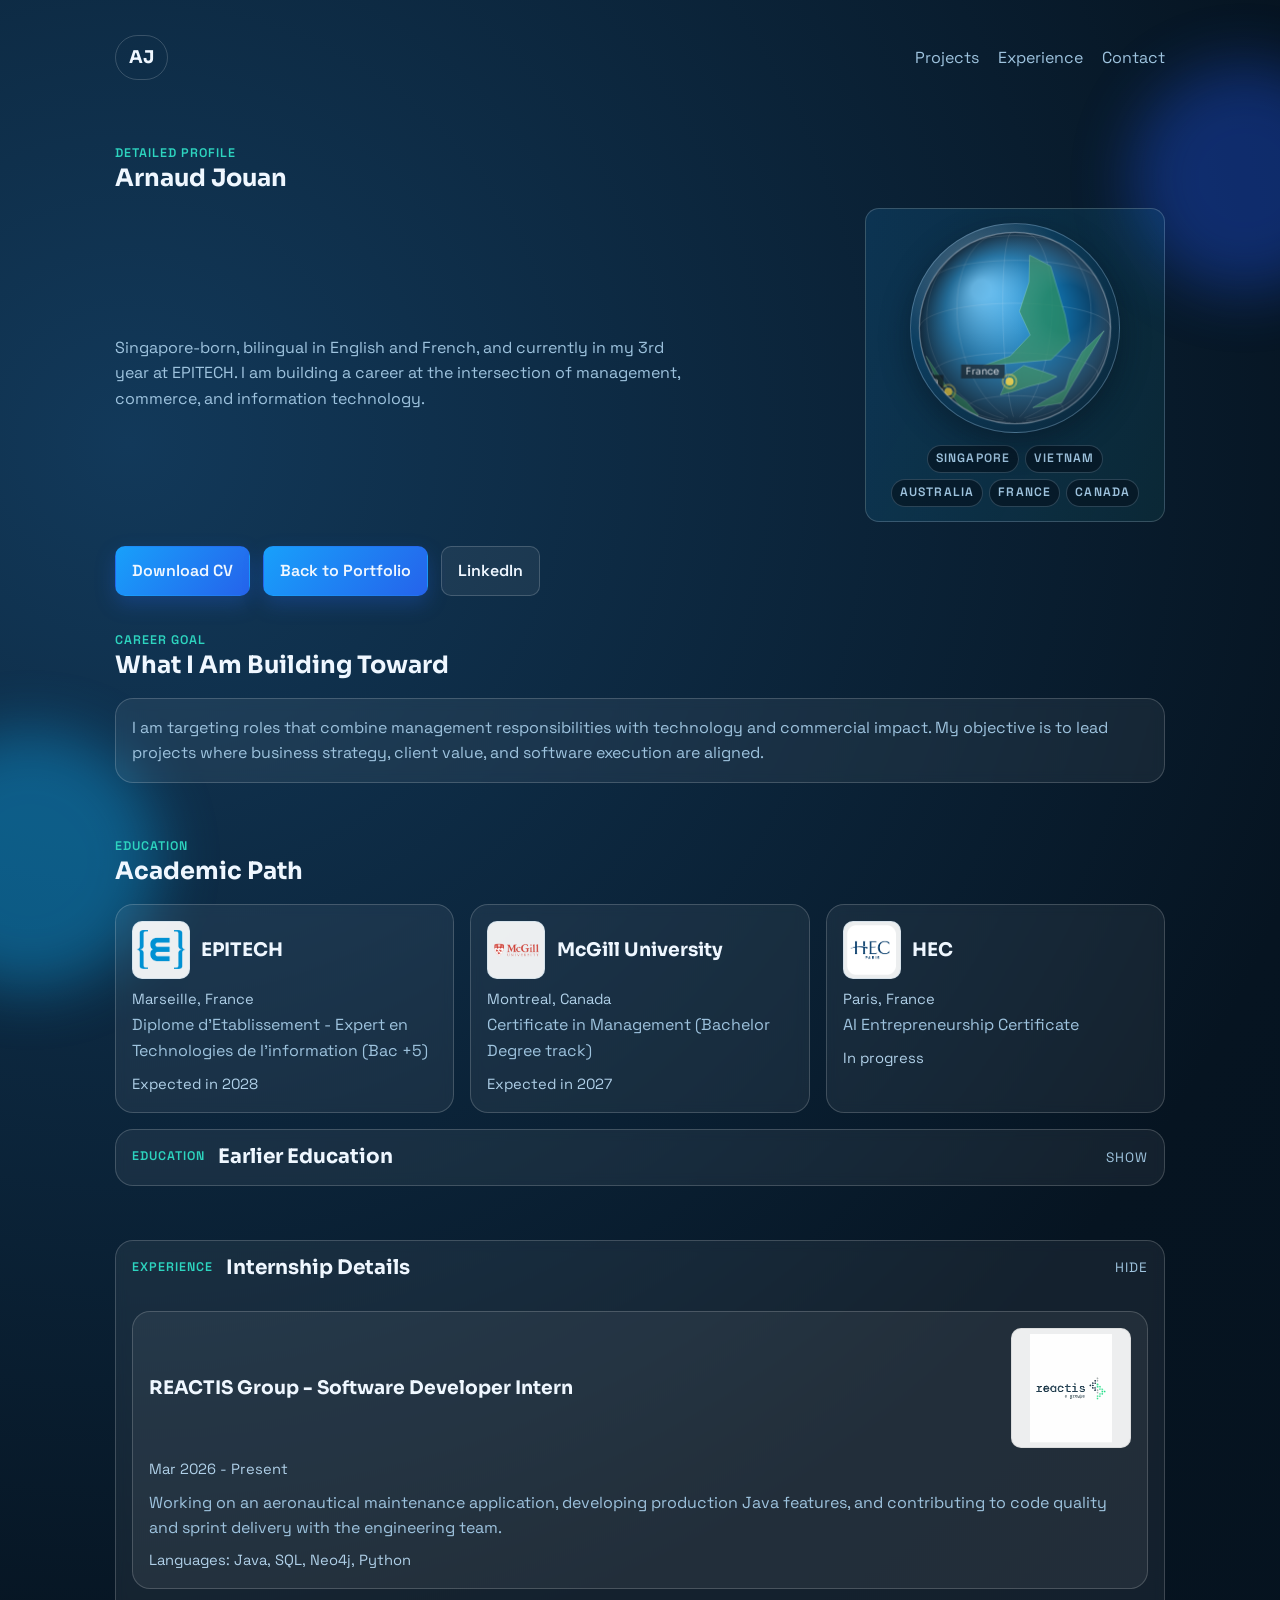
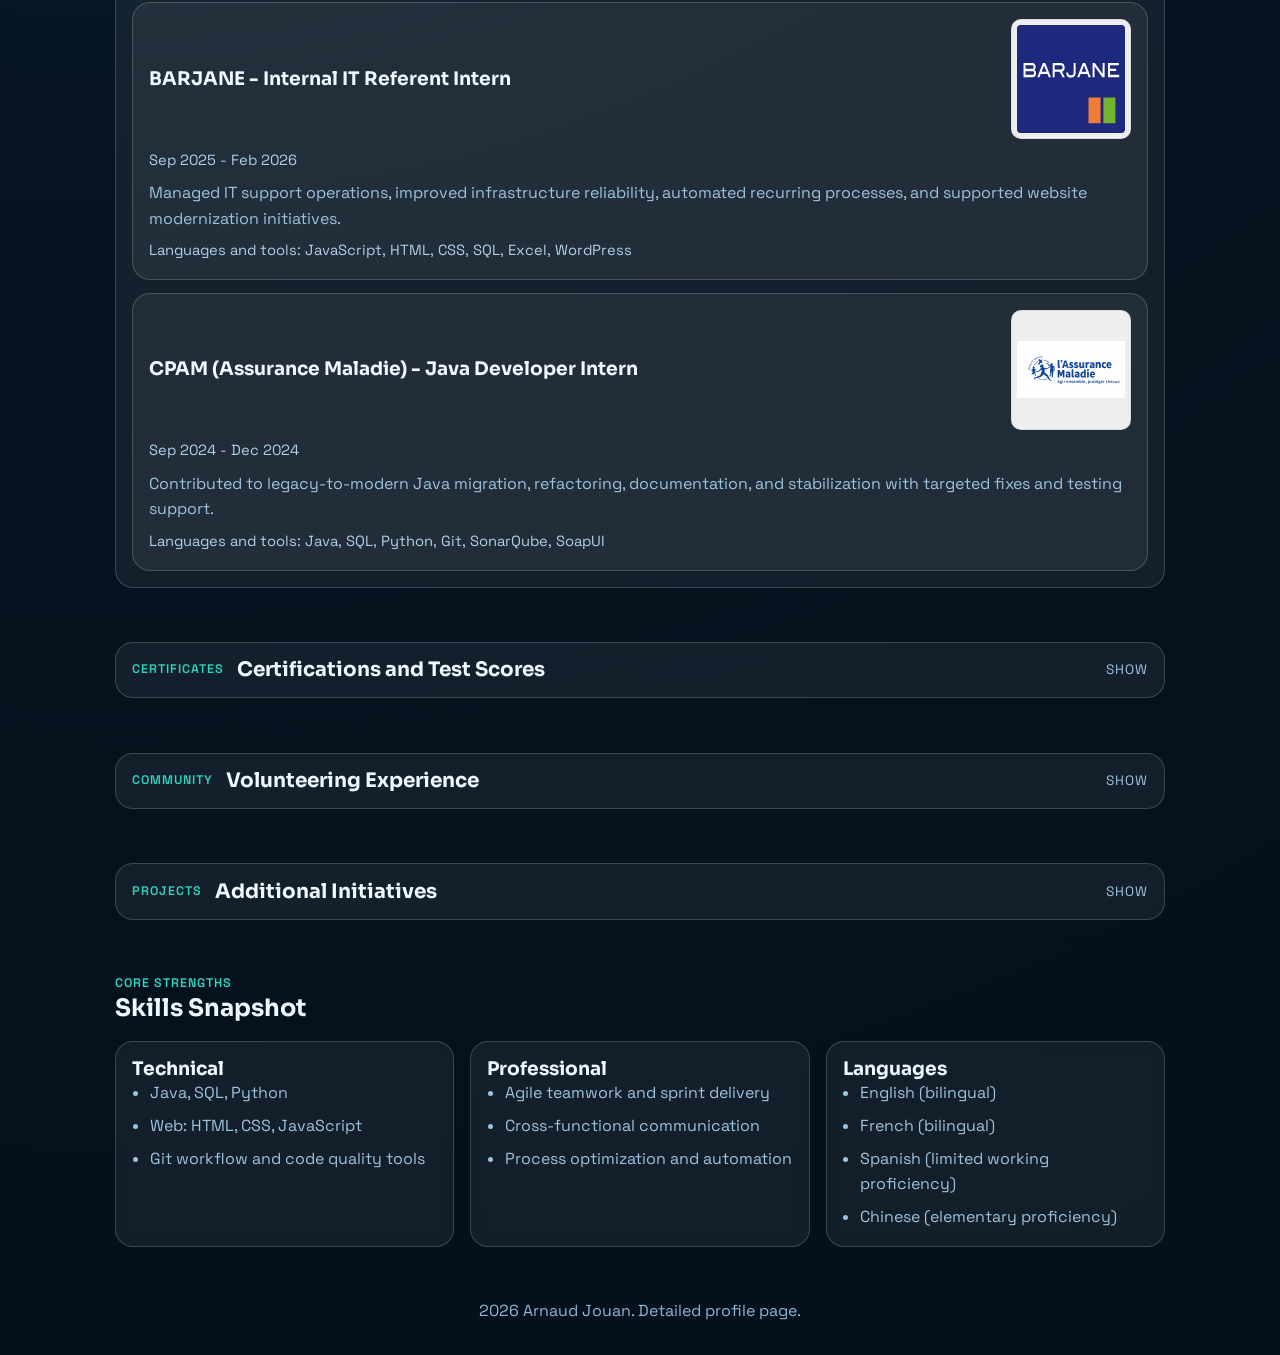
==== profile.html @ 33e4bcd1 "[UPDATE/ADD] New detailled profile section, profile update" ====
<!DOCTYPE html>
<html lang="en">
<head>
  <meta charset="UTF-8" />
  <meta name="viewport" content="width=device-width, initial-scale=1.0" />
  <meta name="description" content="Detailed profile of Arnaud Jouan: education, internships, certifications, and career goals." />
  <title>Arnaud Jouan | Detailed Profile</title>
  <link rel="preconnect" href="https://fonts.googleapis.com" />
  <link rel="preconnect" href="https://fonts.gstatic.com" crossorigin />
  <link href="https://fonts.googleapis.com/css2?family=Space+Grotesk:wght@400;500;700&family=Sora:wght@400;600;700&display=swap" rel="stylesheet" />
  <link rel="stylesheet" href="styles.css" />
  <style>
    .profile-hero {
      padding: 3rem 0 1rem;
    }

    .profile-intro {
      margin-top: 1rem;
      display: grid;
      grid-template-columns: minmax(0, 1fr) auto;
      gap: 1.25rem;
      align-items: center;
    }

    .globe-banner {
      position: relative;
      margin: 0;
      padding: 0.85rem 0.95rem;
      border: 1px solid var(--surface-border);
      border-radius: calc(var(--radius) - 4px);
      background: linear-gradient(120deg, rgba(24, 160, 251, 0.14), rgba(45, 212, 191, 0.08));
      overflow: hidden;
      min-height: 220px;
      width: clamp(220px, 32vw, 300px);
      display: flex;
      align-items: center;
      justify-content: center;
      flex-direction: column;
      gap: 0.75rem;
    }

    .globe-canvas-wrap {
      position: relative;
      width: 210px;
      height: 210px;
      border-radius: 50%;
      box-shadow: 0 10px 30px rgba(4, 16, 27, 0.45);
    }

    .globe-canvas {
      width: 100%;
      height: 100%;
      display: block;
      border-radius: 50%;
      border: 1px solid rgba(158, 195, 222, 0.35);
      background: radial-gradient(circle at 32% 26%, rgba(239, 247, 255, 0.3), rgba(24, 160, 251, 0.12) 42%, rgba(11, 34, 53, 0.7) 100%);
    }

    .country-tags {
      display: flex;
      flex-wrap: wrap;
      justify-content: center;
      gap: 0.4rem;
      width: min(100%, 300px);
    }

    .country-tag {
      font-size: 0.76rem;
      text-transform: uppercase;
      letter-spacing: 0.09em;
      color: var(--muted);
      font-weight: 600;
      background: rgba(6, 20, 33, 0.7);
      border: 1px solid rgba(158, 195, 222, 0.24);
      border-radius: 999px;
      padding: 0.2rem 0.5rem;
      white-space: nowrap;
    }

    .section-block {
      background: var(--surface);
      border: 1px solid var(--surface-border);
      border-radius: var(--radius);
      backdrop-filter: blur(6px);
      padding: 1rem;
    }

    .detail-grid {
      display: grid;
      grid-template-columns: repeat(auto-fit, minmax(260px, 1fr));
      gap: 1rem;
      margin-top: 1rem;
    }

    .edu-head {
      display: flex;
      align-items: center;
      gap: 0.7rem;
      margin-bottom: 0.5rem;
    }

    .edu-logo {
      width: 58px;
      height: 58px;
      object-fit: contain;
      border-radius: 10px;
      border: 1px solid rgba(158, 195, 222, 0.26);
      background: rgba(255, 255, 255, 0.92);
      padding: 0.2rem;
      flex-shrink: 0;
    }

    .timeline-detail {
      display: grid;
      gap: 0.8rem;
      margin-top: 1rem;
    }

    .timeline-detail-item {
      background: var(--surface);
      border: 1px solid var(--surface-border);
      border-radius: var(--radius);
      padding: 1rem;
    }

    .timeline-detail-item p + p {
      margin-top: 0.5rem;
    }

    .fold-section details {
      background: var(--surface);
      border: 1px solid var(--surface-border);
      border-radius: var(--radius);
      backdrop-filter: blur(6px);
      overflow: hidden;
    }

    .fold-summary {
      list-style: none;
      cursor: pointer;
      padding: 0.95rem 1rem;
      display: flex;
      align-items: center;
      gap: 0.8rem;
    }

    .fold-summary::-webkit-details-marker {
      display: none;
    }

    .fold-title {
      font-family: "Sora", "Space Grotesk", sans-serif;
      font-size: 1.25rem;
      line-height: 1.2;
      font-weight: 700;
    }

    .fold-hint {
      margin-left: auto;
      color: var(--muted);
      font-size: 0.85rem;
      text-transform: uppercase;
      letter-spacing: 0.07em;
    }

    .fold-section details[open] .fold-hint::before {
      content: "Hide";
    }

    .fold-section details:not([open]) .fold-hint::before {
      content: "Show";
    }

    .fold-content {
      padding: 0 1rem 1rem;
    }

    .detail-list,
    .impact-list {
      margin: 0.7rem 0 0;
      padding-left: 1.1rem;
      color: var(--muted);
      display: grid;
      gap: 0.4rem;
    }

    .impact-list {
      margin-top: 0.55rem;
    }

    .cert-head {
      display: flex;
      align-items: center;
      gap: 0.75rem;
    }

    .cert-logo {
      width: 54px;
      height: 54px;
      border-radius: 12px;
      flex-shrink: 0;
      object-fit: contain;
      padding: 0.25rem;
      background: rgba(255, 255, 255, 0.92);
      border: 1px solid rgba(158, 195, 222, 0.26);
    }

    .issuer-badge {
      width: 54px;
      height: 54px;
      border-radius: 12px;
      flex-shrink: 0;
      display: grid;
      place-items: center;
      font-family: "Sora", sans-serif;
      font-weight: 700;
      font-size: 0.86rem;
      letter-spacing: 0.04em;
      color: #eff7ff;
      border: 1px solid rgba(158, 195, 222, 0.28);
      background: linear-gradient(140deg, rgba(24, 160, 251, 0.3), rgba(45, 212, 191, 0.22));
    }

    .list-clean {
      margin: 0;
      padding-left: 1.1rem;
      color: var(--muted);
      display: grid;
      gap: 0.45rem;
    }

    .muted {
      color: var(--muted);
    }

    @media (max-width: 700px) {
      .profile-intro {
        grid-template-columns: 1fr;
      }

      .globe-banner {
        min-height: 180px;
        width: 100%;
        max-width: 320px;
        margin-inline: auto;
        padding-inline: 0.75rem;
      }

      .country-tag {
        font-size: 0.69rem;
        letter-spacing: 0.06em;
      }

      .globe-canvas-wrap {
        width: 180px;
        height: 180px;
      }
    }

    @media (prefers-reduced-motion: reduce) {
      .globe-canvas-wrap {
        box-shadow: 0 8px 22px rgba(4, 16, 27, 0.35);
      }
    }
  </style>
</head>
<body>
  <div class="bg-orb bg-orb-1" aria-hidden="true"></div>
  <div class="bg-orb bg-orb-2" aria-hidden="true"></div>

  <header class="site-header section">
    <nav class="nav">
      <a href="index.html" class="brand">AJ</a>
      <div class="nav-links">
        <a href="index.html#projects">Projects</a>
        <a href="index.html#experience">Experience</a>
        <a href="index.html#contact">Contact</a>
      </div>
    </nav>

    <section class="profile-hero reveal">
      <p class="eyebrow">Detailed Profile</p>
      <h1>Arnaud Jouan</h1>
      <div class="profile-intro">
        <p class="hero-text">
          Singapore-born, bilingual in English and French, and currently in my 3rd year at EPITECH.
          I am building a career at the intersection of management, commerce, and information technology.
        </p>
        <div class="globe-banner" aria-hidden="true">
          <div class="globe-canvas-wrap">
            <canvas id="earthGlobe" class="globe-canvas" width="420" height="420"></canvas>
          </div>
          <div class="country-tags">
            <span class="country-tag">Singapore</span>
            <span class="country-tag">Vietnam</span>
            <span class="country-tag">Australia</span>
            <span class="country-tag">France</span>
            <span class="country-tag">Canada</span>
          </div>
        </div>
      </div>
      <div class="hero-actions">
        <a class="btn btn-primary" href="assets/CV/CV%20Arnaud%20Jouan.pdf" download>Download CV</a>
        <a class="btn btn-primary" href="index.html">Back to Portfolio</a>
        <a class="btn btn-secondary" href="https://www.linkedin.com/in/arnaud-jouan-613a53263" target="_blank" rel="noreferrer">LinkedIn</a>
      </div>
    </section>
  </header>

  <main>
    <section class="section reveal">
      <div class="section-title-wrap">
        <p class="section-kicker">Career Goal</p>
        <h2>What I Am Building Toward</h2>
      </div>
      <article class="section-block">
        <p class="muted">
          I am targeting roles that combine management responsibilities with technology and commercial impact.
          My objective is to lead projects where business strategy, client value, and software execution are aligned.
        </p>
      </article>
    </section>

    <section class="section reveal">
      <div class="section-title-wrap">
        <p class="section-kicker">Education</p>
        <h2>Academic Path</h2>
      </div>
      <div class="detail-grid">
        <article class="section-block">
          <div class="edu-head">
            <img class="edu-logo" src="assets/logos/epitech%20logo.png" alt="EPITECH logo" loading="lazy" />
            <h3>EPITECH</h3>
          </div>
          <p class="meta">Marseille, France</p>
          <p class="muted">Diplome d'Etablissement - Expert en Technologies de l'information (Bac +5)</p>
          <p class="meta">Expected in 2028</p>
        </article>
        <article class="section-block">
          <div class="edu-head">
            <img class="edu-logo" src="assets/logos/mcgill%20logo.png" alt="McGill University logo" loading="lazy" />
            <h3>McGill University</h3>
          </div>
          <p class="meta">Montreal, Canada</p>
          <p class="muted">Certificate in Management (Bachelor Degree track)</p>
          <p class="meta">Expected in 2027</p>
        </article>
        <article class="section-block">
          <div class="edu-head">
            <img class="edu-logo" src="assets/logos/HEC%20logo.png" alt="HEC logo" loading="lazy" />
            <h3>HEC</h3>
          </div>
          <p class="meta">Paris, France</p>
          <p class="muted">AI Entrepreneurship Certificate</p>
          <p class="meta">In progress</p>
        </article>
      </div>

      <div class="fold-section" style="margin-top: 1rem;">
        <details>
          <summary class="fold-summary">
            <span class="section-kicker">Education</span>
            <span class="fold-title">Earlier Education</span>
            <span class="fold-hint"></span>
          </summary>
          <div class="fold-content">
            <div class="detail-grid">
              <article class="section-block">
                <div class="edu-head">
                  <img class="edu-logo" src="assets/logos/lycee%20saint%20louis%20saint%20marie.png" alt="Lycee Saint-Louis Sainte-Marie logo" loading="lazy" />
                  <h3>Lycee Saint-Louis Sainte-Marie</h3>
                </div>
                <p class="meta">Gignace-la-nerthe, France</p>
              </article>
              <article class="section-block">
                <div class="edu-head">
                  <img class="edu-logo" src="assets/logos/bmso%20logo.jpg" alt="BMSO logo" loading="lazy" />
                  <h3>BMSO - Bilingual Montessori School of Paris</h3>
                </div>
                <p class="meta">Chantilly, France</p>
              </article>
              <article class="section-block">
                <h3>Australian International School</h3>
                <p class="meta">Sydney, Australia</p>
              </article>
              <article class="section-block">
                <div class="edu-head">
                  <img class="edu-logo" src="assets/logos/lfs%20logo.webp" alt="Lycee Francais logo" loading="lazy" />
                  <h3>Lycee Francais</h3>
                </div>
                <p class="meta">Singapore</p>
              </article>
              <article class="section-block">
                <div class="edu-head">
                  <img class="edu-logo" src="assets/logos/OFS%20logo%20.png" alt="Overseas Family School logo" loading="lazy" />
                  <h3>Overseas Family School (OFS)</h3>
                </div>
                <p class="meta">Singapore</p>
              </article>
              <article class="section-block">
                <div class="edu-head">
                  <img class="edu-logo" src="assets/logos/eton%20house%20logo.jpg" alt="EtonHouse logo" loading="lazy" />
                  <h3>EtonHouse</h3>
                </div>
                <p class="meta">Singapore</p>
              </article>
            </div>
          </div>
        </details>
      </div>
    </section>

    <section class="section reveal fold-section">
      <details open>
        <summary class="fold-summary">
          <span class="section-kicker">Experience</span>
          <span class="fold-title">Internship Details</span>
          <span class="fold-hint"></span>
        </summary>
        <div class="fold-content">
          <div class="timeline-detail">
        <article class="timeline-detail-item">
          <div class="timeline-head">
            <img class="company-logo" src="assets/logos/logo_Reactis.svg" alt="REACTIS Group logo" loading="lazy" />
            <h3>REACTIS Group - Software Developer Intern</h3>
          </div>
          <p class="meta">Mar 2026 - Present</p>
          <p class="muted">Working on an aeronautical maintenance application, developing production Java features, and contributing to code quality and sprint delivery with the engineering team.</p>
          <p class="meta">Languages: Java, SQL, Neo4j, Python</p>
        </article>
        <article class="timeline-detail-item">
          <div class="timeline-head">
            <img class="company-logo" src="assets/logos/Logo-BARJANE.svg" alt="BARJANE logo" loading="lazy" />
            <h3>BARJANE - Internal IT Referent Intern</h3>
          </div>
          <p class="meta">Sep 2025 - Feb 2026</p>
          <p class="muted">Managed IT support operations, improved infrastructure reliability, automated recurring processes, and supported website modernization initiatives.</p>
          <p class="meta">Languages and tools: JavaScript, HTML, CSS, SQL, Excel, WordPress</p>
        </article>
        <article class="timeline-detail-item">
          <div class="timeline-head">
            <img class="company-logo" src="assets/logos/logo_CPAM.svg" alt="CPAM logo" loading="lazy" />
            <h3>CPAM (Assurance Maladie) - Java Developer Intern</h3>
          </div>
          <p class="meta">Sep 2024 - Dec 2024</p>
          <p class="muted">Contributed to legacy-to-modern Java migration, refactoring, documentation, and stabilization with targeted fixes and testing support.</p>
          <p class="meta">Languages and tools: Java, SQL, Python, Git, SonarQube, SoapUI</p>
        </article>
          </div>
        </div>
      </details>
    </section>

    <section class="section reveal fold-section">
      <details>
        <summary class="fold-summary">
          <span class="section-kicker">Certificates</span>
          <span class="fold-title">Certifications and Test Scores</span>
          <span class="fold-hint"></span>
        </summary>
        <div class="fold-content">
          <div class="timeline-detail">
            <article class="timeline-detail-item">
              <div class="cert-head">
                <img class="cert-logo" src="assets/logos/mantu%20logo.png" alt="Mantu logo" loading="lazy" />
                <h3>The Mantu Manager Program (Business Acquisition)</h3>
              </div>
              <p class="meta">Mantu · Issued Nov 2025</p>
            </article>
            <article class="timeline-detail-item">
              <div class="cert-head">
                <img class="cert-logo" src="assets/logos/oxford%20royal.jpg" alt="Oxford Royale logo" loading="lazy" />
                <h3>Oxford Royale Academy</h3>
              </div>
              <p class="meta">University of Oxford · Issued Jul 2022</p>
            </article>
            <article class="timeline-detail-item">
              <div class="cert-head">
                <img class="cert-logo" src="assets/logos/IELTS%20logo.jpg" alt="IELTS logo" loading="lazy" />
                <h3>IELTS</h3>
              </div>
              <p class="meta">IELTS Official · Issued Jan 2023 · Expired Jan 2025</p>
            </article>
            <article class="timeline-detail-item">
              <div class="cert-head">
                <img class="cert-logo" src="assets/logos/toefl%20logo.jpg" alt="TOEFL logo" loading="lazy" />
                <h3>TOEFL iBT</h3>
              </div>
              <p class="meta">TOEFL · Issued Jun 2025</p>
            </article>
          </div>
        </div>
      </details>
    </section>

    <section class="section reveal fold-section">
      <details>
        <summary class="fold-summary">
          <span class="section-kicker">Community</span>
          <span class="fold-title">Volunteering Experience</span>
          <span class="fold-hint"></span>
        </summary>
        <div class="fold-content">
          <div class="timeline-detail">
            <article class="timeline-detail-item">
              <h3>Vice President of the BDE - EPITECH Marseille</h3>
              <p class="meta">EPITECH - European Institute of Technology · May 2025 - Mar 2026 (11 months) · Education</p>
              <ul class="detail-list">
                <li>Organized student events (parties, integrations, LAN events) to strengthen campus cohesion.</li>
                <li>Managed the BDE office, led weekly meetings, and coordinated with administration.</li>
                <li>Planned annual priorities, budget tracking, and local partnerships.</li>
                <li>Managed social media communication and visual content for student life updates.</li>
              </ul>
              <ul class="impact-list">
                <li>Higher participation in BDE events over the year.</li>
                <li>Established local company partnerships to support activities.</li>
                <li>Improved internal and external communication for the BDE.</li>
              </ul>
            </article>

            <article class="timeline-detail-item">
              <h3>Cobra Keeper</h3>
              <p class="meta">EPITECH - European Institute of Technology · Jan 2025 - Present · Education</p>
              <ul class="detail-list">
                <li>Led the Coding Club and Camp through workshops, programming challenges, and events.</li>
                <li>Coordinated the Cobras team and supported group motivation and execution.</li>
                <li>Organized open-day activities for prospective students and families.</li>
              </ul>
              <ul class="impact-list">
                <li>Increased participation in Coding Club and Camp activities.</li>
                <li>Reinforced team engagement and group dynamics.</li>
              </ul>
            </article>

            <article class="timeline-detail-item">
              <h3>Volunteer - Planete Perles (Les Perles de la Cote Bleue)</h3>
              <p class="meta">Sep 2018 - Present · Environment</p>
              <ul class="detail-list">
                <li>Participated in recurring beach and natural-area cleanup operations.</li>
                <li>Guided children groups and raised awareness on environmental issues.</li>
              </ul>
              <ul class="impact-list">
                <li>Contributed directly to preserving natural spaces along the Cote Bleue.</li>
                <li>Helped educate dozens of children on environmental respect.</li>
                <li>Strengthened links between local community actions and ecology efforts.</li>
              </ul>
              <p class="meta">Supporting activity: Beach cleanup collaboration with Bootcamp Cote Bleue</p>
            </article>

            <article class="timeline-detail-item">
              <h3>Volunteer - Bootcamp Cote Bleue</h3>
              <p class="meta">Sep 2018 - Present · Health</p>
              <ul class="detail-list">
                <li>Moderated and edited YouTube videos to promote bootcamp sessions.</li>
                <li>Managed community communication across social platforms.</li>
                <li>Developed a modern website to improve online visibility.</li>
                <li>Participated in bootcamp sessions to support members and engagement.</li>
              </ul>
              <ul class="impact-list">
                <li>Increased digital visibility and participant growth.</li>
                <li>Built a stronger and more active social community.</li>
                <li>Improved group cohesion during sessions through active support.</li>
              </ul>
              <p class="meta">Supporting activity: Bootcamp Cote Bleue session highlights</p>
            </article>
          </div>
        </div>
      </details>
    </section>

    <section class="section reveal fold-section">
      <details>
        <summary class="fold-summary">
          <span class="section-kicker">Projects</span>
          <span class="fold-title">Additional Initiatives</span>
          <span class="fold-hint"></span>
        </summary>
        <div class="fold-content">
          <div class="timeline-detail">
            <article class="timeline-detail-item">
              <h3>JEB Incubator - Survivor Seminar EPITECH</h3>
              <p class="meta">Sep 2025 · Associated with EPITECH - European Institute of Technology</p>
              <p class="muted">Delivered in 21 days a web platform designed to showcase incubator projects and facilitate connections between startups, investors, and partners.</p>
              <ul class="detail-list">
                <li>Built project catalog pages, startup spaces, internal messaging, news, and event calendar features.</li>
                <li>Implemented a full backend with CRUD operations and synchronized database integration with an existing API.</li>
                <li>Developed a responsive, accessibility-focused frontend and an admin back-office for content, user, and statistics management.</li>
                <li>Worked in agile mode with continuous client feedback and evolving requirements on features, priorities, and design.</li>
              </ul>
              <ul class="impact-list">
                <li>Grade A for the project delivery.</li>
                <li>Functional solution delivered within a short timeline.</li>
                <li>Strengthened fullstack, UX/UI, client management, and agile collaboration skills.</li>
              </ul>
              <p class="meta">Tech stack: Vite, Vue.js, Django, Python, Docker, GitHub Actions</p>
              <p class="meta">Supporting material: Project presentation, main website page</p>
            </article>

            <article class="timeline-detail-item">
              <h3>Hackathon KEDGE Business School x EPITECH</h3>
              <p class="meta">Mar 2025 - Apr 2025 · Associated with EPITECH - European Institute of Technology</p>
              <p class="muted">Contributed to solving a real business challenge for Biotech One by combining technical perspective with market and strategic analysis.</p>
              <ul class="detail-list">
                <li>Analyzed ingredient profitability to recommend the strongest economic option.</li>
                <li>Performed market research and competitive analysis to identify trends, opportunities, and customer needs.</li>
                <li>Collected Voice of Customer insights through interviews and field feedback.</li>
                <li>Built a full business model including SWOT, value proposition, target markets, and cost estimations.</li>
              </ul>
              <ul class="impact-list">
                <li>Delivered a complete strategic report to Biotech One at the end of the hackathon.</li>
                <li>Developed stronger business analysis, marketing, and cross-school collaboration skills.</li>
                <li>Gained practical experience solving a real enterprise problem.</li>
              </ul>
              <p class="meta">Supporting material: Final presentation with KEDGE team (Biotech One hackathon)</p>
            </article>
          </div>
        </div>
      </details>
    </section>

    <section class="section reveal">
      <div class="section-title-wrap">
        <p class="section-kicker">Core Strengths</p>
        <h2>Skills Snapshot</h2>
      </div>
      <div class="detail-grid">
        <article class="section-block">
          <h3>Technical</h3>
          <ul class="list-clean">
            <li>Java, SQL, Python</li>
            <li>Web: HTML, CSS, JavaScript</li>
            <li>Git workflow and code quality tools</li>
          </ul>
        </article>
        <article class="section-block">
          <h3>Professional</h3>
          <ul class="list-clean">
            <li>Agile teamwork and sprint delivery</li>
            <li>Cross-functional communication</li>
            <li>Process optimization and automation</li>
          </ul>
        </article>
        <article class="section-block">
          <h3>Languages</h3>
          <ul class="list-clean">
            <li>English (bilingual)</li>
            <li>French (bilingual)</li>
            <li>Spanish (limited working proficiency)</li>
            <li>Chinese (elementary proficiency)</li>
          </ul>
        </article>
      </div>
    </section>
  </main>

  <footer class="section footer">
    <p><span id="year"></span> Arnaud Jouan. Detailed profile page.</p>
  </footer>

  <script src="script.js"></script>
</body>
</html>
---- styles.css ----
:root {
  --bg: #061421;
  --bg-elevated: #0b2235;
  --surface: rgba(255, 255, 255, 0.06);
  --surface-border: rgba(255, 255, 255, 0.18);
  --text: #eff7ff;
  --muted: #9ec3de;
  --accent: #18a0fb;
  --accent-2: #2dd4bf;
  --max-width: 1050px;
  --radius: 18px;
}

* {
  box-sizing: border-box;
}

html {
  scroll-behavior: smooth;
}

body {
  margin: 0;
  font-family: "Space Grotesk", system-ui, sans-serif;
  color: var(--text);
  background: radial-gradient(circle at 10% 15%, #12395a 0%, var(--bg) 45%, #04101b 100%);
  min-height: 100vh;
  line-height: 1.6;
  position: relative;
  overflow-x: hidden;
}

h1,
h2,
h3 {
  margin: 0;
  line-height: 1.2;
  font-family: "Sora", "Space Grotesk", sans-serif;
}

p {
  margin: 0;
}

a {
  color: inherit;
  text-decoration: none;
}

.section {
  width: min(100% - 2rem, var(--max-width));
  margin-inline: auto;
}

.site-header {
  padding-top: 1.2rem;
}

.nav {
  display: flex;
  justify-content: space-between;
  align-items: center;
  padding: 1rem 0;
}

.brand {
  font-family: "Sora", sans-serif;
  font-weight: 700;
  font-size: 1.1rem;
  border: 1px solid var(--surface-border);
  border-radius: 999px;
  padding: 0.45rem 0.8rem;
}

.nav-links {
  display: flex;
  gap: 1.2rem;
  color: var(--muted);
}

.nav-links a:hover {
  color: var(--text);
}

.hero {
  padding: 4rem 0 3rem;
}

.eyebrow,
.section-kicker {
  color: var(--accent-2);
  font-weight: 600;
  letter-spacing: 0.08em;
  text-transform: uppercase;
  font-size: 0.78rem;
}

.hero h1 {
  margin-top: 0.45rem;
  font-size: clamp(2rem, 7vw, 4rem);
}

.hero-text {
  margin-top: 1rem;
  color: var(--muted);
  max-width: 58ch;
}

.hero-actions {
  margin-top: 1.5rem;
  display: flex;
  flex-wrap: wrap;
  gap: 0.8rem;
}

.btn {
  padding: 0.72rem 1rem;
  border-radius: 10px;
  border: 1px solid transparent;
  font-weight: 600;
  transition: transform 180ms ease, box-shadow 180ms ease, border-color 180ms ease;
}

.btn:hover {
  transform: translateY(-2px);
}

.btn-primary {
  background: linear-gradient(130deg, var(--accent), #2563eb);
  box-shadow: 0 8px 20px rgba(37, 99, 235, 0.28);
}

.btn-secondary {
  background: var(--surface);
  border-color: var(--surface-border);
}

.section-title-wrap {
  margin-bottom: 1.1rem;
}

section {
  padding: 1.2rem 0 2.2rem;
}

.project-grid {
  display: grid;
  grid-template-columns: repeat(auto-fit, minmax(235px, 1fr));
  gap: 1rem;
}

.profile-grid {
  display: grid;
  grid-template-columns: repeat(2, minmax(0, 1fr));
  gap: 1rem;
}

.profile-panel {
  background: var(--surface);
  border: 1px solid var(--surface-border);
  border-radius: var(--radius);
  backdrop-filter: blur(6px);
  padding: 1rem;
}

.profile-cert-panel {
  grid-column: 2;
  grid-row: 1 / span 2;
  align-self: start;
}

.profile-panel h3 {
  margin-bottom: 0.6rem;
}

.profile-panel p {
  color: var(--muted);
}

.profile-list {
  margin: 0;
  padding-left: 1.1rem;
  color: var(--muted);
  display: grid;
  gap: 0.45rem;
}

.profile-cert-list {
  padding-left: 0;
  list-style: none;
  grid-template-columns: repeat(2, minmax(0, 1fr));
  gap: 0.8rem;
}

.profile-cert-list li {
  display: grid;
  justify-items: start;
  align-content: start;
  gap: 0.65rem;
  min-width: 0;
  padding: 0.85rem;
  border-radius: 14px;
  border: 1px solid rgba(158, 195, 222, 0.16);
  background: rgba(6, 20, 33, 0.22);
}

.profile-cert-logo {
  width: 42px;
  height: 42px;
  border-radius: 10px;
  flex-shrink: 0;
  object-fit: contain;
  padding: 0.2rem;
  background: rgba(255, 255, 255, 0.92);
  border: 1px solid rgba(158, 195, 222, 0.26);
}

.profile-cert-list strong,
.profile-cert-list span {
  min-width: 0;
  overflow-wrap: anywhere;
}

.profile-cert-list li:nth-child(1) {
  grid-column: 1;
  grid-row: 1;
}

.profile-cert-list li:nth-child(2) {
  grid-column: 1;
  grid-row: 2;
}

.profile-cert-list li:nth-child(3) {
  grid-column: 1;
  grid-row: 3;
}

.profile-cert-list li:nth-child(4) {
  grid-column: 2;
  grid-row: 1;
}

.profile-cert-list li:nth-child(5) {
  grid-column: 2;
  grid-row: 2;
}

.card,
.timeline-item,
.contact-card {
  background: var(--surface);
  border: 1px solid var(--surface-border);
  border-radius: var(--radius);
  backdrop-filter: blur(6px);
}

.card,
.timeline-item {
  padding: 1rem;
}

.card p {
  margin-top: 0.5rem;
  color: var(--muted);
}

.meta {
  margin-top: 0.6rem;
  font-size: 0.92rem;
  color: #b0d0e8;
}

.card-links {
  margin-top: 0.8rem;
  display: flex;
  gap: 1rem;
  font-weight: 600;
}

.card-links a {
  color: var(--accent-2);
}

.timeline {
  display: grid;
  gap: 0.85rem;
}

.timeline-head {
  display: flex;
  align-items: center;
  gap: 0.7rem;
}

.timeline-head h3 {
  order: 1;
}

.company-logo {
  order: 2;
  margin-left: auto;
  flex-shrink: 0;
  width: 120px;
  height: 120px;
  object-fit: contain;
  padding: 0.3rem;
  border-radius: 10px;
  background: rgba(255, 255, 255, 0.92);
  border: 1px solid rgba(0, 0, 0, 0.08);
}

.timeline-item p:last-child {
  margin-top: 0.5rem;
  color: var(--muted);
}

.contact-card {
  padding: 1.2rem;
}

.contact-card h2 {
  margin-top: 0.4rem;
}

.contact-card p {
  margin-top: 0.8rem;
  color: var(--muted);
}

.footer {
  padding: 1rem 0 2rem;
  color: #8eb6d5;
  text-align: center;
}

.bg-orb {
  position: fixed;
  border-radius: 50%;
  filter: blur(30px);
  z-index: -1;
  opacity: 0.4;
}

.bg-orb-1 {
  width: 230px;
  height: 230px;
  background: #1d4ed8;
  top: 7%;
  right: -80px;
}

.bg-orb-2 {
  width: 260px;
  height: 260px;
  background: #0ea5e9;
  bottom: -90px;
  left: -100px;
}

.reveal {
  opacity: 0;
  transform: translateY(10px);
}

.reveal.is-visible {
  opacity: 1;
  transform: translateY(0);
  transition: opacity 480ms ease, transform 480ms ease;
}

@media (max-width: 640px) {
  .nav {
    flex-direction: column;
    gap: 0.7rem;
  }

  .profile-cert-panel {
    grid-column: auto;
    grid-row: auto;
  }

  .profile-grid {
    grid-template-columns: 1fr;
  }

  .profile-cert-list {
    grid-template-columns: 1fr;
  }

  .profile-cert-list li {
    padding: 0.8rem;
  }

  .hero {
    padding-top: 2.6rem;
  }

  .company-logo {
    width: 120px;
    height: 120px;
    padding: 0.25rem;
  }
}
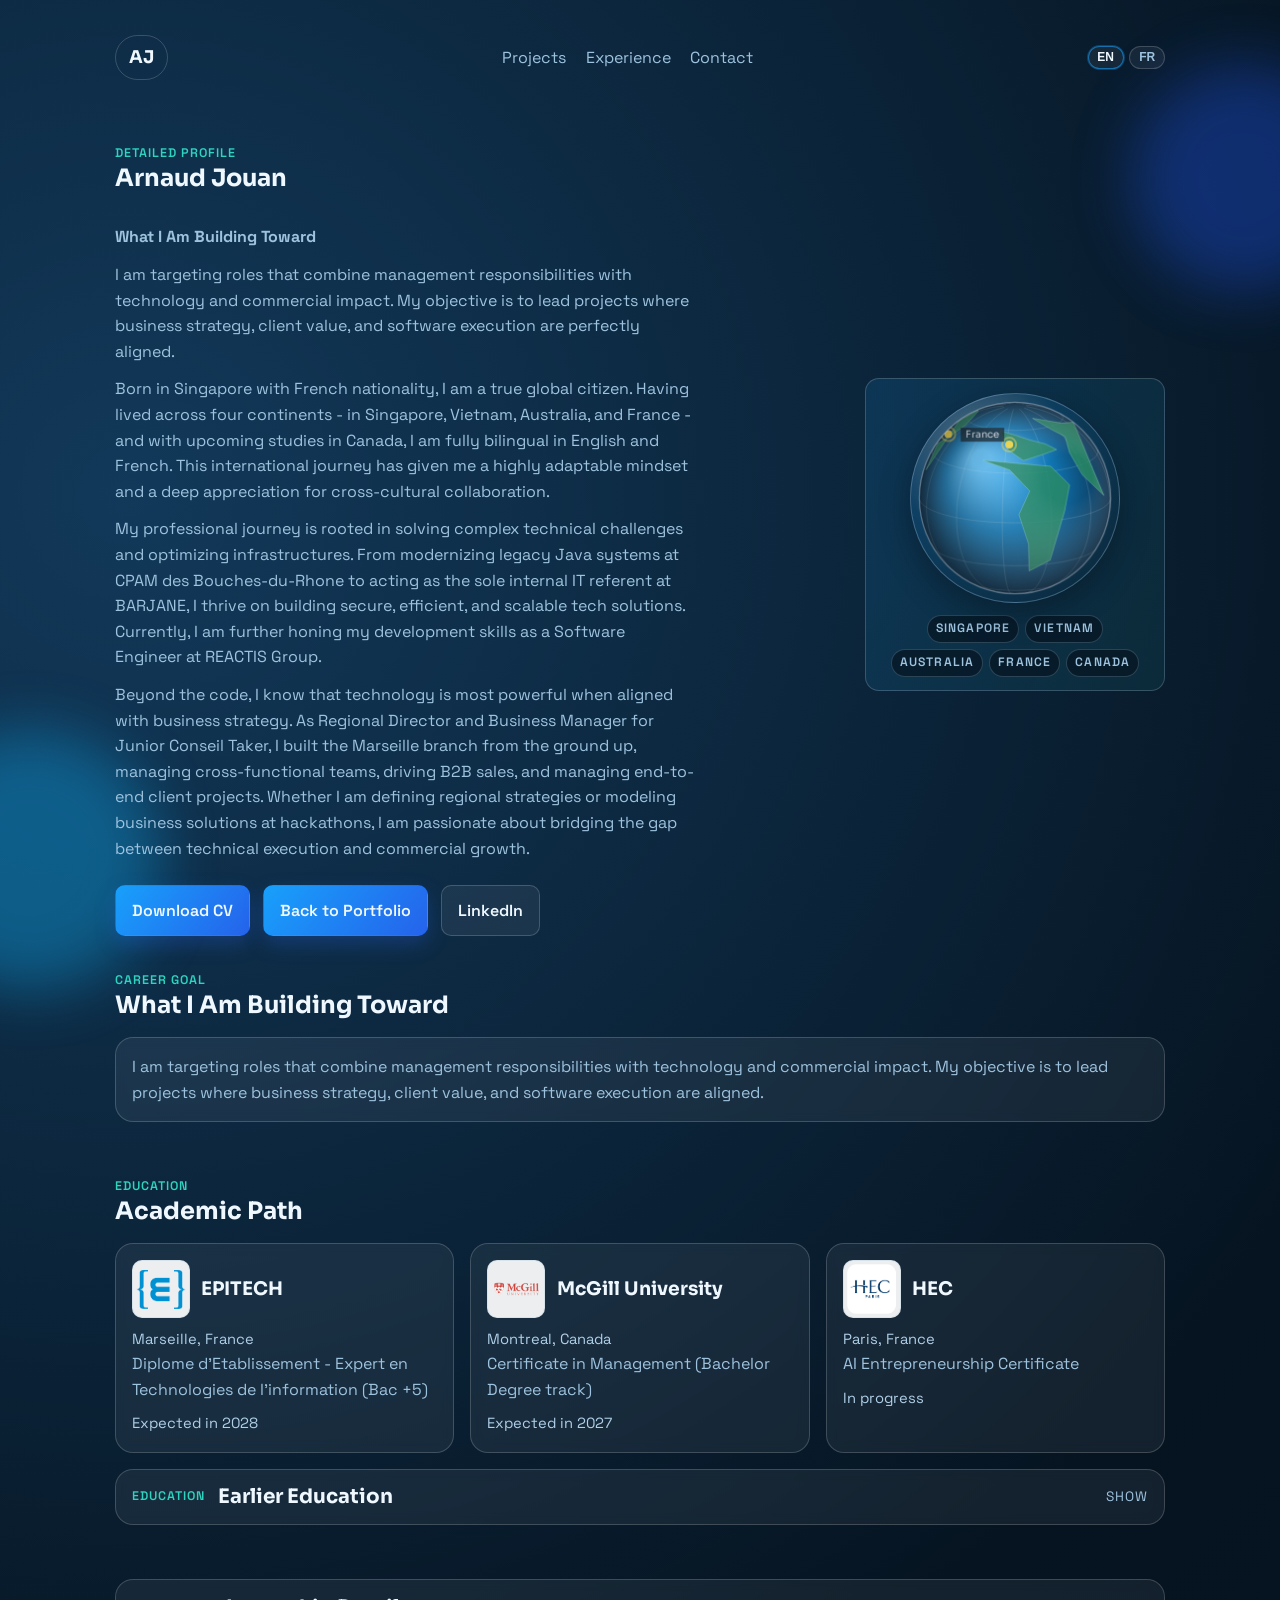
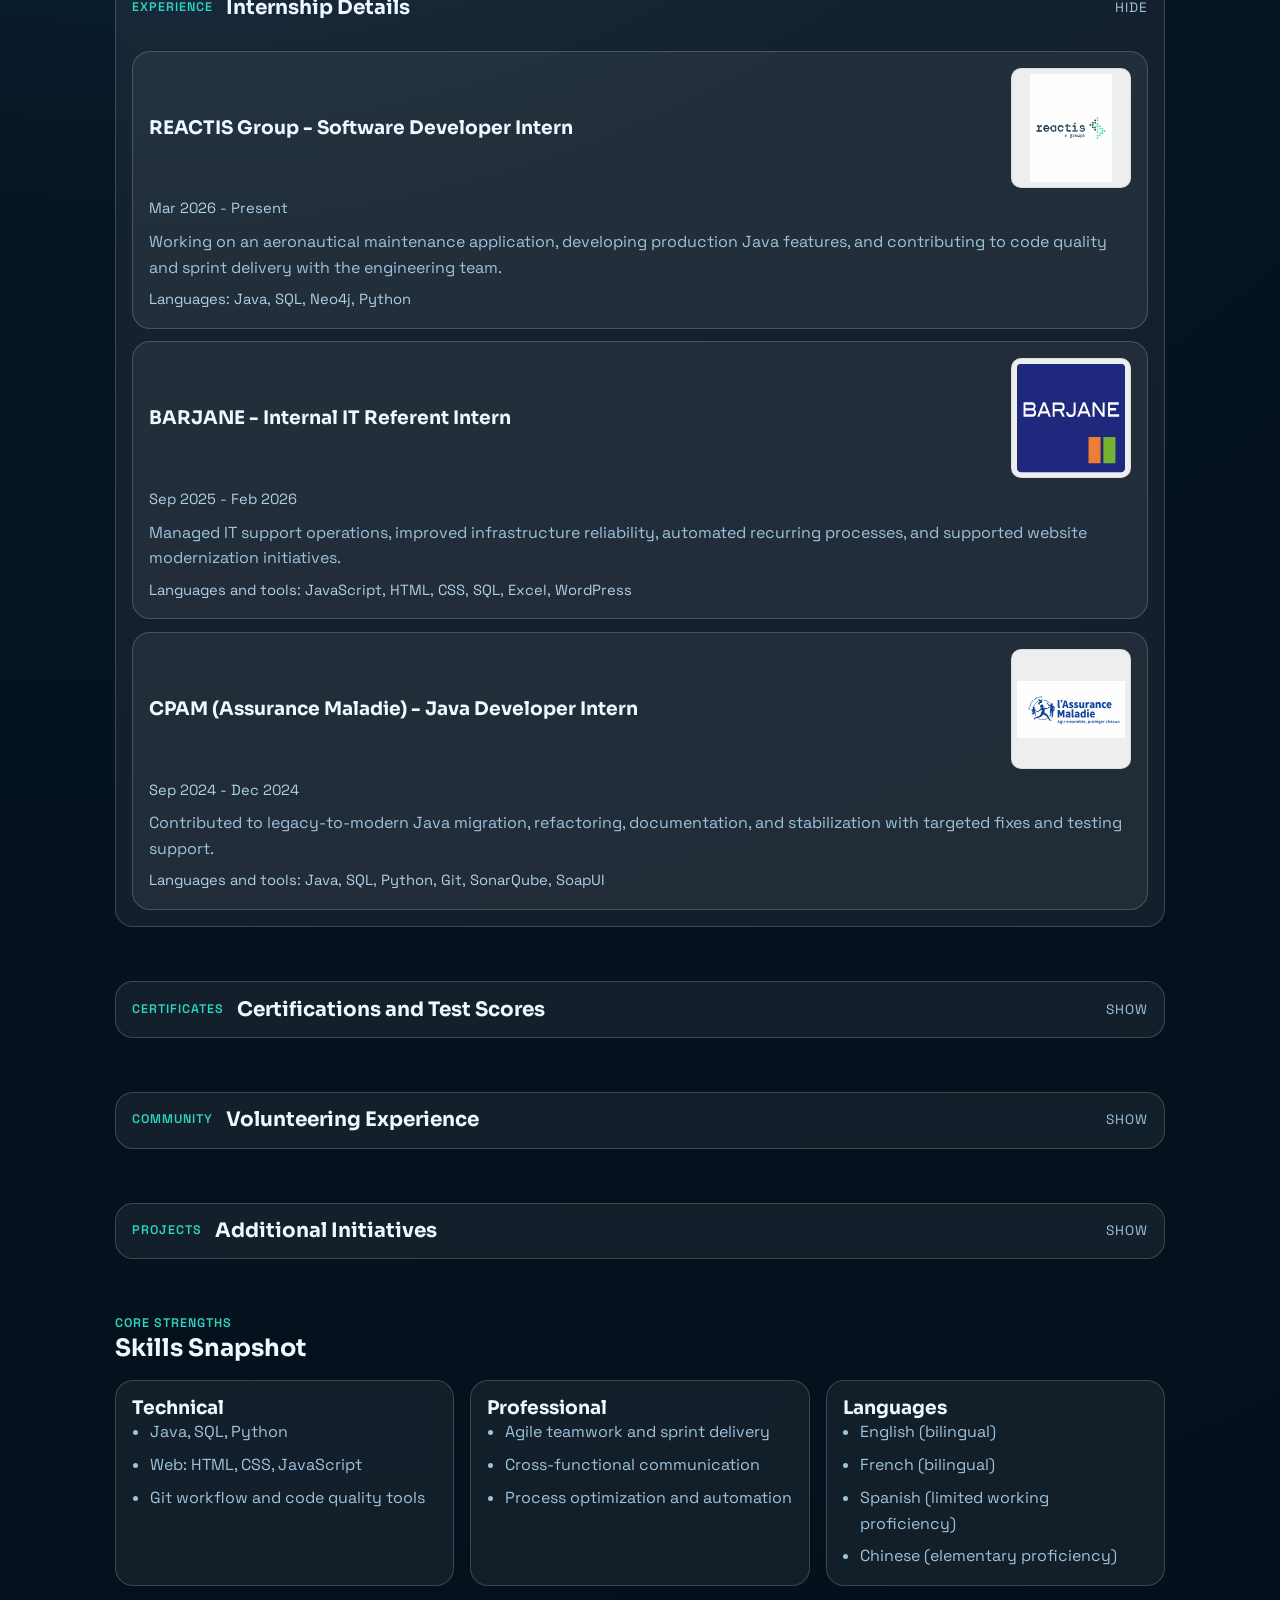
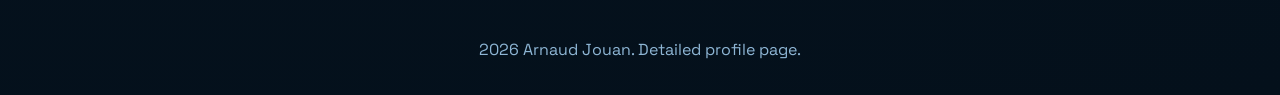
==== commit 4413db5b: "[UPDATE/ADD] new french translations, added info about user" ====
--- a/profile.html
+++ b/profile.html
@@ -3,8 +3,8 @@
 <head>
   <meta charset="UTF-8" />
   <meta name="viewport" content="width=device-width, initial-scale=1.0" />
-  <meta name="description" content="Detailed profile of Arnaud Jouan: education, internships, certifications, and career goals." />
-  <title>Arnaud Jouan | Detailed Profile</title>
+  <meta name="description" content="Detailed profile of Arnaud Jouan: education, internships, certifications, and career goals." data-i18n="meta.description.profile" data-i18n-attr="content" />
+  <title data-i18n="meta.title.profile">Arnaud Jouan | Detailed Profile</title>
   <link rel="preconnect" href="https://fonts.googleapis.com" />
   <link rel="preconnect" href="https://fonts.gstatic.com" crossorigin />
   <link href="https://fonts.googleapis.com/css2?family=Space+Grotesk:wght@400;500;700&family=Sora:wght@400;600;700&display=swap" rel="stylesheet" />
@@ -20,6 +20,10 @@
       grid-template-columns: minmax(0, 1fr) auto;
       gap: 1.25rem;
       align-items: center;
+    }
+
+    .hero-text p + p {
+      margin-top: 0.75rem;
     }
 
     .globe-banner {
@@ -272,20 +276,27 @@
     <nav class="nav">
       <a href="index.html" class="brand">AJ</a>
       <div class="nav-links">
-        <a href="index.html#projects">Projects</a>
-        <a href="index.html#experience">Experience</a>
-        <a href="index.html#contact">Contact</a>
+        <a href="index.html#projects" data-i18n="nav.projects">Projects</a>
+        <a href="index.html#experience" data-i18n="nav.experience">Experience</a>
+        <a href="index.html#contact" data-i18n="nav.contact">Contact</a>
+      </div>
+      <div class="lang-toggle" aria-label="Language selector">
+        <button class="lang-btn" type="button" data-lang="en">EN</button>
+        <button class="lang-btn" type="button" data-lang="fr">FR</button>
       </div>
     </nav>
 
     <section class="profile-hero reveal">
-      <p class="eyebrow">Detailed Profile</p>
+      <p class="eyebrow" data-i18n="profile.eyebrow">Detailed Profile</p>
       <h1>Arnaud Jouan</h1>
       <div class="profile-intro">
-        <p class="hero-text">
-          Singapore-born, bilingual in English and French, and currently in my 3rd year at EPITECH.
-          I am building a career at the intersection of management, commerce, and information technology.
-        </p>
+        <div class="hero-text" data-i18n-html="profile.heroText">
+          <p><strong>What I Am Building Toward</strong></p>
+          <p>I am targeting roles that combine management responsibilities with technology and commercial impact. My objective is to lead projects where business strategy, client value, and software execution are perfectly aligned.</p>
+          <p>Born in Singapore with French nationality, I am a true global citizen. Having lived across four continents - in Singapore, Vietnam, Australia, and France - and with upcoming studies in Canada, I am fully bilingual in English and French. This international journey has given me a highly adaptable mindset and a deep appreciation for cross-cultural collaboration.</p>
+          <p>My professional journey is rooted in solving complex technical challenges and optimizing infrastructures. From modernizing legacy Java systems at CPAM des Bouches-du-Rhone to acting as the sole internal IT referent at BARJANE, I thrive on building secure, efficient, and scalable tech solutions. Currently, I am further honing my development skills as a Software Engineer at REACTIS Group.</p>
+          <p>Beyond the code, I know that technology is most powerful when aligned with business strategy. As Regional Director and Business Manager for Junior Conseil Taker, I built the Marseille branch from the ground up, managing cross-functional teams, driving B2B sales, and managing end-to-end client projects. Whether I am defining regional strategies or modeling business solutions at hackathons, I am passionate about bridging the gap between technical execution and commercial growth.</p>
+        </div>
         <div class="globe-banner" aria-hidden="true">
           <div class="globe-canvas-wrap">
             <canvas id="earthGlobe" class="globe-canvas" width="420" height="420"></canvas>
@@ -300,9 +311,9 @@
         </div>
       </div>
       <div class="hero-actions">
-        <a class="btn btn-primary" href="assets/CV/CV%20Arnaud%20Jouan.pdf" download>Download CV</a>
-        <a class="btn btn-primary" href="index.html">Back to Portfolio</a>
-        <a class="btn btn-secondary" href="https://www.linkedin.com/in/arnaud-jouan-613a53263" target="_blank" rel="noreferrer">LinkedIn</a>
+        <a class="btn btn-primary" href="assets/CV/CV%20Arnaud%20Jouan.pdf" download data-i18n="profile.ctaDownload">Download CV</a>
+        <a class="btn btn-primary" href="index.html" data-i18n="profile.ctaBack">Back to Portfolio</a>
+        <a class="btn btn-secondary" href="https://www.linkedin.com/in/arnaud-jouan-613a53263" target="_blank" rel="noreferrer" data-i18n="profile.ctaLinkedin">LinkedIn</a>
       </div>
     </section>
   </header>
@@ -310,11 +321,11 @@
   <main>
     <section class="section reveal">
       <div class="section-title-wrap">
-        <p class="section-kicker">Career Goal</p>
-        <h2>What I Am Building Toward</h2>
+        <p class="section-kicker" data-i18n="career.kicker">Career Goal</p>
+        <h2 data-i18n="career.title">What I Am Building Toward</h2>
       </div>
       <article class="section-block">
-        <p class="muted">
+        <p class="muted" data-i18n="career.body">
           I am targeting roles that combine management responsibilities with technology and commercial impact.
           My objective is to lead projects where business strategy, client value, and software execution are aligned.
         </p>
@@ -323,8 +334,8 @@
 
     <section class="section reveal">
       <div class="section-title-wrap">
-        <p class="section-kicker">Education</p>
-        <h2>Academic Path</h2>
+        <p class="section-kicker" data-i18n="education.kicker">Education</p>
+        <h2 data-i18n="education.title">Academic Path</h2>
       </div>
       <div class="detail-grid">
         <article class="section-block">
@@ -332,35 +343,35 @@
             <img class="edu-logo" src="assets/logos/epitech%20logo.png" alt="EPITECH logo" loading="lazy" />
             <h3>EPITECH</h3>
           </div>
-          <p class="meta">Marseille, France</p>
-          <p class="muted">Diplome d'Etablissement - Expert en Technologies de l'information (Bac +5)</p>
-          <p class="meta">Expected in 2028</p>
+          <p class="meta" data-i18n="education.epitech.location">Marseille, France</p>
+          <p class="muted" data-i18n="education.epitech.program">Diplome d'Etablissement - Expert en Technologies de l'information (Bac +5)</p>
+          <p class="meta" data-i18n="education.epitech.expected">Expected in 2028</p>
         </article>
         <article class="section-block">
           <div class="edu-head">
             <img class="edu-logo" src="assets/logos/mcgill%20logo.png" alt="McGill University logo" loading="lazy" />
             <h3>McGill University</h3>
           </div>
-          <p class="meta">Montreal, Canada</p>
-          <p class="muted">Certificate in Management (Bachelor Degree track)</p>
-          <p class="meta">Expected in 2027</p>
+          <p class="meta" data-i18n="education.mcgill.location">Montreal, Canada</p>
+          <p class="muted" data-i18n="education.mcgill.program">Certificate in Management (Bachelor Degree track)</p>
+          <p class="meta" data-i18n="education.mcgill.expected">Expected in 2027</p>
         </article>
         <article class="section-block">
           <div class="edu-head">
             <img class="edu-logo" src="assets/logos/HEC%20logo.png" alt="HEC logo" loading="lazy" />
             <h3>HEC</h3>
           </div>
-          <p class="meta">Paris, France</p>
-          <p class="muted">AI Entrepreneurship Certificate</p>
-          <p class="meta">In progress</p>
+          <p class="meta" data-i18n="education.hec.location">Paris, France</p>
+          <p class="muted" data-i18n="education.hec.program">AI Entrepreneurship Certificate</p>
+          <p class="meta" data-i18n="education.hec.status">In progress</p>
         </article>
       </div>
 
       <div class="fold-section" style="margin-top: 1rem;">
         <details>
           <summary class="fold-summary">
-            <span class="section-kicker">Education</span>
-            <span class="fold-title">Earlier Education</span>
+            <span class="section-kicker" data-i18n="education.kicker">Education</span>
+            <span class="fold-title" data-i18n="education.earlier">Earlier Education</span>
             <span class="fold-hint"></span>
           </summary>
           <div class="fold-content">
@@ -413,8 +424,8 @@
     <section class="section reveal fold-section">
       <details open>
         <summary class="fold-summary">
-          <span class="section-kicker">Experience</span>
-          <span class="fold-title">Internship Details</span>
+          <span class="section-kicker" data-i18n="experience.kicker.profile">Experience</span>
+          <span class="fold-title" data-i18n="experience.title.profile">Internship Details</span>
           <span class="fold-hint"></span>
         </summary>
         <div class="fold-content">
@@ -425,8 +436,8 @@
             <h3>REACTIS Group - Software Developer Intern</h3>
           </div>
           <p class="meta">Mar 2026 - Present</p>
-          <p class="muted">Working on an aeronautical maintenance application, developing production Java features, and contributing to code quality and sprint delivery with the engineering team.</p>
-          <p class="meta">Languages: Java, SQL, Neo4j, Python</p>
+          <p class="muted" data-i18n="experience.reactis.body">Working on an aeronautical maintenance application, developing production Java features, and contributing to code quality and sprint delivery with the engineering team.</p>
+          <p class="meta" data-i18n="experience.reactis.tools">Languages: Java, SQL, Neo4j, Python</p>
         </article>
         <article class="timeline-detail-item">
           <div class="timeline-head">
@@ -434,8 +445,8 @@
             <h3>BARJANE - Internal IT Referent Intern</h3>
           </div>
           <p class="meta">Sep 2025 - Feb 2026</p>
-          <p class="muted">Managed IT support operations, improved infrastructure reliability, automated recurring processes, and supported website modernization initiatives.</p>
-          <p class="meta">Languages and tools: JavaScript, HTML, CSS, SQL, Excel, WordPress</p>
+          <p class="muted" data-i18n="experience.barjane.body">Managed IT support operations, improved infrastructure reliability, automated recurring processes, and supported website modernization initiatives.</p>
+          <p class="meta" data-i18n="experience.barjane.tools">Languages and tools: JavaScript, HTML, CSS, SQL, Excel, WordPress</p>
         </article>
         <article class="timeline-detail-item">
           <div class="timeline-head">
@@ -443,8 +454,8 @@
             <h3>CPAM (Assurance Maladie) - Java Developer Intern</h3>
           </div>
           <p class="meta">Sep 2024 - Dec 2024</p>
-          <p class="muted">Contributed to legacy-to-modern Java migration, refactoring, documentation, and stabilization with targeted fixes and testing support.</p>
-          <p class="meta">Languages and tools: Java, SQL, Python, Git, SonarQube, SoapUI</p>
+          <p class="muted" data-i18n="experience.cpam.body">Contributed to legacy-to-modern Java migration, refactoring, documentation, and stabilization with targeted fixes and testing support.</p>
+          <p class="meta" data-i18n="experience.cpam.tools">Languages and tools: Java, SQL, Python, Git, SonarQube, SoapUI</p>
         </article>
           </div>
         </div>
@@ -454,8 +465,8 @@
     <section class="section reveal fold-section">
       <details>
         <summary class="fold-summary">
-          <span class="section-kicker">Certificates</span>
-          <span class="fold-title">Certifications and Test Scores</span>
+          <span class="section-kicker" data-i18n="cert.kicker">Certificates</span>
+          <span class="fold-title" data-i18n="cert.title">Certifications and Test Scores</span>
           <span class="fold-hint"></span>
         </summary>
         <div class="fold-content">
@@ -465,28 +476,28 @@
                 <img class="cert-logo" src="assets/logos/mantu%20logo.png" alt="Mantu logo" loading="lazy" />
                 <h3>The Mantu Manager Program (Business Acquisition)</h3>
               </div>
-              <p class="meta">Mantu · Issued Nov 2025</p>
+              <p class="meta" data-i18n="cert.mantu.meta">Mantu · Issued Nov 2025</p>
             </article>
             <article class="timeline-detail-item">
               <div class="cert-head">
                 <img class="cert-logo" src="assets/logos/oxford%20royal.jpg" alt="Oxford Royale logo" loading="lazy" />
                 <h3>Oxford Royale Academy</h3>
               </div>
-              <p class="meta">University of Oxford · Issued Jul 2022</p>
+              <p class="meta" data-i18n="cert.oxford.meta">University of Oxford · Issued Jul 2022</p>
             </article>
             <article class="timeline-detail-item">
               <div class="cert-head">
                 <img class="cert-logo" src="assets/logos/IELTS%20logo.jpg" alt="IELTS logo" loading="lazy" />
                 <h3>IELTS</h3>
               </div>
-              <p class="meta">IELTS Official · Issued Jan 2023 · Expired Jan 2025</p>
+              <p class="meta" data-i18n="cert.ielts.meta">IELTS Official · Issued Jan 2023 · Expired Jan 2025</p>
             </article>
             <article class="timeline-detail-item">
               <div class="cert-head">
                 <img class="cert-logo" src="assets/logos/toefl%20logo.jpg" alt="TOEFL logo" loading="lazy" />
                 <h3>TOEFL iBT</h3>
               </div>
-              <p class="meta">TOEFL · Issued Jun 2025</p>
+              <p class="meta" data-i18n="cert.toefl.meta">TOEFL · Issued Jun 2025</p>
             </article>
           </div>
         </div>
@@ -496,72 +507,72 @@
     <section class="section reveal fold-section">
       <details>
         <summary class="fold-summary">
-          <span class="section-kicker">Community</span>
-          <span class="fold-title">Volunteering Experience</span>
+          <span class="section-kicker" data-i18n="community.kicker">Community</span>
+          <span class="fold-title" data-i18n="community.title">Volunteering Experience</span>
           <span class="fold-hint"></span>
         </summary>
         <div class="fold-content">
           <div class="timeline-detail">
             <article class="timeline-detail-item">
-              <h3>Vice President of the BDE - EPITECH Marseille</h3>
-              <p class="meta">EPITECH - European Institute of Technology · May 2025 - Mar 2026 (11 months) · Education</p>
+              <h3 data-i18n="community.bde.title">Vice President of the BDE - EPITECH Marseille</h3>
+              <p class="meta" data-i18n="community.bde.meta">EPITECH - European Institute of Technology · May 2025 - Mar 2026 (11 months) · Education</p>
               <ul class="detail-list">
-                <li>Organized student events (parties, integrations, LAN events) to strengthen campus cohesion.</li>
-                <li>Managed the BDE office, led weekly meetings, and coordinated with administration.</li>
-                <li>Planned annual priorities, budget tracking, and local partnerships.</li>
-                <li>Managed social media communication and visual content for student life updates.</li>
+                <li data-i18n="community.bde.detail1">Organized student events (parties, integrations, LAN events) to strengthen campus cohesion.</li>
+                <li data-i18n="community.bde.detail2">Managed the BDE office, led weekly meetings, and coordinated with administration.</li>
+                <li data-i18n="community.bde.detail3">Planned annual priorities, budget tracking, and local partnerships.</li>
+                <li data-i18n="community.bde.detail4">Managed social media communication and visual content for student life updates.</li>
               </ul>
               <ul class="impact-list">
-                <li>Higher participation in BDE events over the year.</li>
-                <li>Established local company partnerships to support activities.</li>
-                <li>Improved internal and external communication for the BDE.</li>
-              </ul>
-            </article>
-
-            <article class="timeline-detail-item">
-              <h3>Cobra Keeper</h3>
-              <p class="meta">EPITECH - European Institute of Technology · Jan 2025 - Present · Education</p>
+                <li data-i18n="community.bde.impact1">Higher participation in BDE events over the year.</li>
+                <li data-i18n="community.bde.impact2">Established local company partnerships to support activities.</li>
+                <li data-i18n="community.bde.impact3">Improved internal and external communication for the BDE.</li>
+              </ul>
+            </article>
+
+            <article class="timeline-detail-item">
+              <h3 data-i18n="community.cobra.title">Cobra Keeper</h3>
+              <p class="meta" data-i18n="community.cobra.meta">EPITECH - European Institute of Technology · Jan 2025 - Present · Education</p>
               <ul class="detail-list">
-                <li>Led the Coding Club and Camp through workshops, programming challenges, and events.</li>
-                <li>Coordinated the Cobras team and supported group motivation and execution.</li>
-                <li>Organized open-day activities for prospective students and families.</li>
+                <li data-i18n="community.cobra.detail1">Led the Coding Club and Camp through workshops, programming challenges, and events.</li>
+                <li data-i18n="community.cobra.detail2">Coordinated the Cobras team and supported group motivation and execution.</li>
+                <li data-i18n="community.cobra.detail3">Organized open-day activities for prospective students and families.</li>
               </ul>
               <ul class="impact-list">
-                <li>Increased participation in Coding Club and Camp activities.</li>
-                <li>Reinforced team engagement and group dynamics.</li>
-              </ul>
-            </article>
-
-            <article class="timeline-detail-item">
-              <h3>Volunteer - Planete Perles (Les Perles de la Cote Bleue)</h3>
-              <p class="meta">Sep 2018 - Present · Environment</p>
+                <li data-i18n="community.cobra.impact1">Increased participation in Coding Club and Camp activities.</li>
+                <li data-i18n="community.cobra.impact2">Reinforced team engagement and group dynamics.</li>
+              </ul>
+            </article>
+
+            <article class="timeline-detail-item">
+              <h3 data-i18n="community.planete.title">Volunteer - Planete Perles (Les Perles de la Cote Bleue)</h3>
+              <p class="meta" data-i18n="community.planete.meta">Sep 2018 - Present · Environment</p>
               <ul class="detail-list">
-                <li>Participated in recurring beach and natural-area cleanup operations.</li>
-                <li>Guided children groups and raised awareness on environmental issues.</li>
+                <li data-i18n="community.planete.detail1">Participated in recurring beach and natural-area cleanup operations.</li>
+                <li data-i18n="community.planete.detail2">Guided children groups and raised awareness on environmental issues.</li>
               </ul>
               <ul class="impact-list">
-                <li>Contributed directly to preserving natural spaces along the Cote Bleue.</li>
-                <li>Helped educate dozens of children on environmental respect.</li>
-                <li>Strengthened links between local community actions and ecology efforts.</li>
-              </ul>
-              <p class="meta">Supporting activity: Beach cleanup collaboration with Bootcamp Cote Bleue</p>
-            </article>
-
-            <article class="timeline-detail-item">
-              <h3>Volunteer - Bootcamp Cote Bleue</h3>
-              <p class="meta">Sep 2018 - Present · Health</p>
+                <li data-i18n="community.planete.impact1">Contributed directly to preserving natural spaces along the Cote Bleue.</li>
+                <li data-i18n="community.planete.impact2">Helped educate dozens of children on environmental respect.</li>
+                <li data-i18n="community.planete.impact3">Strengthened links between local community actions and ecology efforts.</li>
+              </ul>
+              <p class="meta" data-i18n="community.planete.support">Supporting activity: Beach cleanup collaboration with Bootcamp Cote Bleue</p>
+            </article>
+
+            <article class="timeline-detail-item">
+              <h3 data-i18n="community.bootcamp.title">Volunteer - Bootcamp Cote Bleue</h3>
+              <p class="meta" data-i18n="community.bootcamp.meta">Sep 2018 - Present · Health</p>
               <ul class="detail-list">
-                <li>Moderated and edited YouTube videos to promote bootcamp sessions.</li>
-                <li>Managed community communication across social platforms.</li>
-                <li>Developed a modern website to improve online visibility.</li>
-                <li>Participated in bootcamp sessions to support members and engagement.</li>
+                <li data-i18n="community.bootcamp.detail1">Moderated and edited YouTube videos to promote bootcamp sessions.</li>
+                <li data-i18n="community.bootcamp.detail2">Managed community communication across social platforms.</li>
+                <li data-i18n="community.bootcamp.detail3">Developed a modern website to improve online visibility.</li>
+                <li data-i18n="community.bootcamp.detail4">Participated in bootcamp sessions to support members and engagement.</li>
               </ul>
               <ul class="impact-list">
-                <li>Increased digital visibility and participant growth.</li>
-                <li>Built a stronger and more active social community.</li>
-                <li>Improved group cohesion during sessions through active support.</li>
-              </ul>
-              <p class="meta">Supporting activity: Bootcamp Cote Bleue session highlights</p>
+                <li data-i18n="community.bootcamp.impact1">Increased digital visibility and participant growth.</li>
+                <li data-i18n="community.bootcamp.impact2">Built a stronger and more active social community.</li>
+                <li data-i18n="community.bootcamp.impact3">Improved group cohesion during sessions through active support.</li>
+              </ul>
+              <p class="meta" data-i18n="community.bootcamp.support">Supporting activity: Bootcamp Cote Bleue session highlights</p>
             </article>
           </div>
         </div>
@@ -571,47 +582,47 @@
     <section class="section reveal fold-section">
       <details>
         <summary class="fold-summary">
-          <span class="section-kicker">Projects</span>
-          <span class="fold-title">Additional Initiatives</span>
+          <span class="section-kicker" data-i18n="projects.kicker.profile">Projects</span>
+          <span class="fold-title" data-i18n="projects.title.profile">Additional Initiatives</span>
           <span class="fold-hint"></span>
         </summary>
         <div class="fold-content">
           <div class="timeline-detail">
             <article class="timeline-detail-item">
-              <h3>JEB Incubator - Survivor Seminar EPITECH</h3>
-              <p class="meta">Sep 2025 · Associated with EPITECH - European Institute of Technology</p>
-              <p class="muted">Delivered in 21 days a web platform designed to showcase incubator projects and facilitate connections between startups, investors, and partners.</p>
+              <h3 data-i18n="projects.jeb.title">JEB Incubator - Survivor Seminar EPITECH</h3>
+              <p class="meta" data-i18n="projects.jeb.meta">Sep 2025 · Associated with EPITECH - European Institute of Technology</p>
+              <p class="muted" data-i18n="projects.jeb.body">Delivered in 21 days a web platform designed to showcase incubator projects and facilitate connections between startups, investors, and partners.</p>
               <ul class="detail-list">
-                <li>Built project catalog pages, startup spaces, internal messaging, news, and event calendar features.</li>
-                <li>Implemented a full backend with CRUD operations and synchronized database integration with an existing API.</li>
-                <li>Developed a responsive, accessibility-focused frontend and an admin back-office for content, user, and statistics management.</li>
-                <li>Worked in agile mode with continuous client feedback and evolving requirements on features, priorities, and design.</li>
+                <li data-i18n="projects.jeb.detail1">Built project catalog pages, startup spaces, internal messaging, news, and event calendar features.</li>
+                <li data-i18n="projects.jeb.detail2">Implemented a full backend with CRUD operations and synchronized database integration with an existing API.</li>
+                <li data-i18n="projects.jeb.detail3">Developed a responsive, accessibility-focused frontend and an admin back-office for content, user, and statistics management.</li>
+                <li data-i18n="projects.jeb.detail4">Worked in agile mode with continuous client feedback and evolving requirements on features, priorities, and design.</li>
               </ul>
               <ul class="impact-list">
-                <li>Grade A for the project delivery.</li>
-                <li>Functional solution delivered within a short timeline.</li>
-                <li>Strengthened fullstack, UX/UI, client management, and agile collaboration skills.</li>
-              </ul>
-              <p class="meta">Tech stack: Vite, Vue.js, Django, Python, Docker, GitHub Actions</p>
-              <p class="meta">Supporting material: Project presentation, main website page</p>
-            </article>
-
-            <article class="timeline-detail-item">
-              <h3>Hackathon KEDGE Business School x EPITECH</h3>
-              <p class="meta">Mar 2025 - Apr 2025 · Associated with EPITECH - European Institute of Technology</p>
-              <p class="muted">Contributed to solving a real business challenge for Biotech One by combining technical perspective with market and strategic analysis.</p>
+                <li data-i18n="projects.jeb.impact1">Grade A for the project delivery.</li>
+                <li data-i18n="projects.jeb.impact2">Functional solution delivered within a short timeline.</li>
+                <li data-i18n="projects.jeb.impact3">Strengthened fullstack, UX/UI, client management, and agile collaboration skills.</li>
+              </ul>
+              <p class="meta" data-i18n="projects.jeb.stack">Tech stack: Vite, Vue.js, Django, Python, Docker, GitHub Actions</p>
+              <p class="meta" data-i18n="projects.jeb.support">Supporting material: Project presentation, main website page</p>
+            </article>
+
+            <article class="timeline-detail-item">
+              <h3 data-i18n="projects.hackathon.title">Hackathon KEDGE Business School x EPITECH</h3>
+              <p class="meta" data-i18n="projects.hackathon.meta">Mar 2025 - Apr 2025 · Associated with EPITECH - European Institute of Technology</p>
+              <p class="muted" data-i18n="projects.hackathon.body">Contributed to solving a real business challenge for Biotech One by combining technical perspective with market and strategic analysis.</p>
               <ul class="detail-list">
-                <li>Analyzed ingredient profitability to recommend the strongest economic option.</li>
-                <li>Performed market research and competitive analysis to identify trends, opportunities, and customer needs.</li>
-                <li>Collected Voice of Customer insights through interviews and field feedback.</li>
-                <li>Built a full business model including SWOT, value proposition, target markets, and cost estimations.</li>
+                <li data-i18n="projects.hackathon.detail1">Analyzed ingredient profitability to recommend the strongest economic option.</li>
+                <li data-i18n="projects.hackathon.detail2">Performed market research and competitive analysis to identify trends, opportunities, and customer needs.</li>
+                <li data-i18n="projects.hackathon.detail3">Collected Voice of Customer insights through interviews and field feedback.</li>
+                <li data-i18n="projects.hackathon.detail4">Built a full business model including SWOT, value proposition, target markets, and cost estimations.</li>
               </ul>
               <ul class="impact-list">
-                <li>Delivered a complete strategic report to Biotech One at the end of the hackathon.</li>
-                <li>Developed stronger business analysis, marketing, and cross-school collaboration skills.</li>
-                <li>Gained practical experience solving a real enterprise problem.</li>
-              </ul>
-              <p class="meta">Supporting material: Final presentation with KEDGE team (Biotech One hackathon)</p>
+                <li data-i18n="projects.hackathon.impact1">Delivered a complete strategic report to Biotech One at the end of the hackathon.</li>
+                <li data-i18n="projects.hackathon.impact2">Developed stronger business analysis, marketing, and cross-school collaboration skills.</li>
+                <li data-i18n="projects.hackathon.impact3">Gained practical experience solving a real enterprise problem.</li>
+              </ul>
+              <p class="meta" data-i18n="projects.hackathon.support">Supporting material: Final presentation with KEDGE team (Biotech One hackathon)</p>
             </article>
           </div>
         </div>
@@ -620,33 +631,33 @@
 
     <section class="section reveal">
       <div class="section-title-wrap">
-        <p class="section-kicker">Core Strengths</p>
-        <h2>Skills Snapshot</h2>
+        <p class="section-kicker" data-i18n="skills.kicker">Core Strengths</p>
+        <h2 data-i18n="skills.title">Skills Snapshot</h2>
       </div>
       <div class="detail-grid">
         <article class="section-block">
-          <h3>Technical</h3>
+          <h3 data-i18n="skills.technical">Technical</h3>
           <ul class="list-clean">
-            <li>Java, SQL, Python</li>
-            <li>Web: HTML, CSS, JavaScript</li>
-            <li>Git workflow and code quality tools</li>
+            <li data-i18n="skills.technical.item1">Java, SQL, Python</li>
+            <li data-i18n="skills.technical.item2">Web: HTML, CSS, JavaScript</li>
+            <li data-i18n="skills.technical.item3">Git workflow and code quality tools</li>
           </ul>
         </article>
         <article class="section-block">
-          <h3>Professional</h3>
+          <h3 data-i18n="skills.professional">Professional</h3>
           <ul class="list-clean">
-            <li>Agile teamwork and sprint delivery</li>
-            <li>Cross-functional communication</li>
-            <li>Process optimization and automation</li>
+            <li data-i18n="skills.professional.item1">Agile teamwork and sprint delivery</li>
+            <li data-i18n="skills.professional.item2">Cross-functional communication</li>
+            <li data-i18n="skills.professional.item3">Process optimization and automation</li>
           </ul>
         </article>
         <article class="section-block">
-          <h3>Languages</h3>
+          <h3 data-i18n="skills.languages">Languages</h3>
           <ul class="list-clean">
-            <li>English (bilingual)</li>
-            <li>French (bilingual)</li>
-            <li>Spanish (limited working proficiency)</li>
-            <li>Chinese (elementary proficiency)</li>
+            <li data-i18n="skills.languages.item1">English (bilingual)</li>
+            <li data-i18n="skills.languages.item2">French (bilingual)</li>
+            <li data-i18n="skills.languages.item3">Spanish (limited working proficiency)</li>
+            <li data-i18n="skills.languages.item4">Chinese (elementary proficiency)</li>
           </ul>
         </article>
       </div>
@@ -654,7 +665,7 @@
   </main>
 
   <footer class="section footer">
-    <p><span id="year"></span> Arnaud Jouan. Detailed profile page.</p>
+    <p data-i18n-html="footer.profile"><span id="year"></span> Arnaud Jouan. Detailed profile page.</p>
   </footer>
 
   <script src="script.js"></script>
--- a/styles.css
+++ b/styles.css
@@ -78,6 +78,28 @@
   color: var(--muted);
 }
 
+.lang-toggle {
+  display: flex;
+  gap: 0.35rem;
+}
+
+.lang-btn {
+  border: 1px solid var(--surface-border);
+  background: var(--surface);
+  color: var(--muted);
+  border-radius: 999px;
+  padding: 0.2rem 0.55rem;
+  font-size: 0.75rem;
+  font-weight: 600;
+  cursor: pointer;
+}
+
+.lang-btn.is-active {
+  color: var(--text);
+  border-color: rgba(24, 160, 251, 0.6);
+  box-shadow: 0 0 0 1px rgba(24, 160, 251, 0.3);
+}
+
 .nav-links a:hover {
   color: var(--text);
 }
@@ -188,8 +210,7 @@
 .profile-cert-list {
   padding-left: 0;
   list-style: none;
-  grid-template-columns: repeat(2, minmax(0, 1fr));
-  gap: 0.8rem;
+  display: block;
 }
 
 .profile-cert-list li {
@@ -218,32 +239,53 @@
 .profile-cert-list strong,
 .profile-cert-list span {
   min-width: 0;
-  overflow-wrap: anywhere;
-}
-
-.profile-cert-list li:nth-child(1) {
-  grid-column: 1;
-  grid-row: 1;
-}
-
-.profile-cert-list li:nth-child(2) {
-  grid-column: 1;
-  grid-row: 2;
-}
-
-.profile-cert-list li:nth-child(3) {
-  grid-column: 1;
-  grid-row: 3;
-}
-
-.profile-cert-list li:nth-child(4) {
-  grid-column: 2;
-  grid-row: 1;
-}
-
-.profile-cert-list li:nth-child(5) {
-  grid-column: 2;
-  grid-row: 2;
+  overflow-wrap: break-word;
+  word-break: normal;
+}
+
+.profile-cert-list li {
+  margin-bottom: 0.85rem;
+}
+
+.profile-cert-list li:last-child {
+  margin-bottom: 0;
+}
+
+@media (min-width: 900px) {
+  .profile-cert-list {
+    display: grid;
+    grid-template-columns: repeat(2, minmax(0, 1fr));
+    gap: 0.8rem;
+  }
+
+  .profile-cert-list li {
+    margin-bottom: 0;
+  }
+
+  .profile-cert-list li:nth-child(1) {
+    grid-column: 1;
+    grid-row: 1;
+  }
+
+  .profile-cert-list li:nth-child(2) {
+    grid-column: 1;
+    grid-row: 2;
+  }
+
+  .profile-cert-list li:nth-child(3) {
+    grid-column: 1;
+    grid-row: 3;
+  }
+
+  .profile-cert-list li:nth-child(4) {
+    grid-column: 2;
+    grid-row: 1;
+  }
+
+  .profile-cert-list li:nth-child(5) {
+    grid-column: 2;
+    grid-row: 2;
+  }
 }
 
 .card,
@@ -370,11 +412,32 @@
 }
 
 @media (max-width: 640px) {
+  html {
+    background-color: var(--bg);
+  }
+
+  body {
+    background-color: var(--bg);
+    background-attachment: scroll;
+  }
+
+  .bg-orb {
+    position: absolute;
+  }
+
   .nav {
     flex-direction: column;
     gap: 0.7rem;
   }
 
+  .nav-links {
+    flex-wrap: wrap;
+    justify-content: center;
+    row-gap: 0.45rem;
+    column-gap: 0.85rem;
+    text-align: center;
+  }
+
   .profile-cert-panel {
     grid-column: auto;
     grid-row: auto;
@@ -385,11 +448,40 @@
   }
 
   .profile-cert-list {
-    grid-template-columns: 1fr;
+    display: block;
+  }
+
+  .profile-cert-list li:nth-child(1),
+  .profile-cert-list li:nth-child(2),
+  .profile-cert-list li:nth-child(3),
+  .profile-cert-list li:nth-child(4),
+  .profile-cert-list li:nth-child(5) {
+    grid-column: auto;
+    grid-row: auto;
   }
 
   .profile-cert-list li {
+    display: block;
+    width: 100%;
     padding: 0.8rem;
+    margin-bottom: 0.85rem;
+  }
+
+  .profile-cert-list li:last-child {
+    margin-bottom: 0;
+  }
+
+  .profile-cert-logo {
+    display: block;
+    margin-bottom: 0.4rem;
+  }
+
+  .profile-cert-list strong,
+  .profile-cert-list span {
+    display: block;
+    overflow-wrap: normal;
+    word-break: normal;
+    white-space: normal;
   }
 
   .hero {
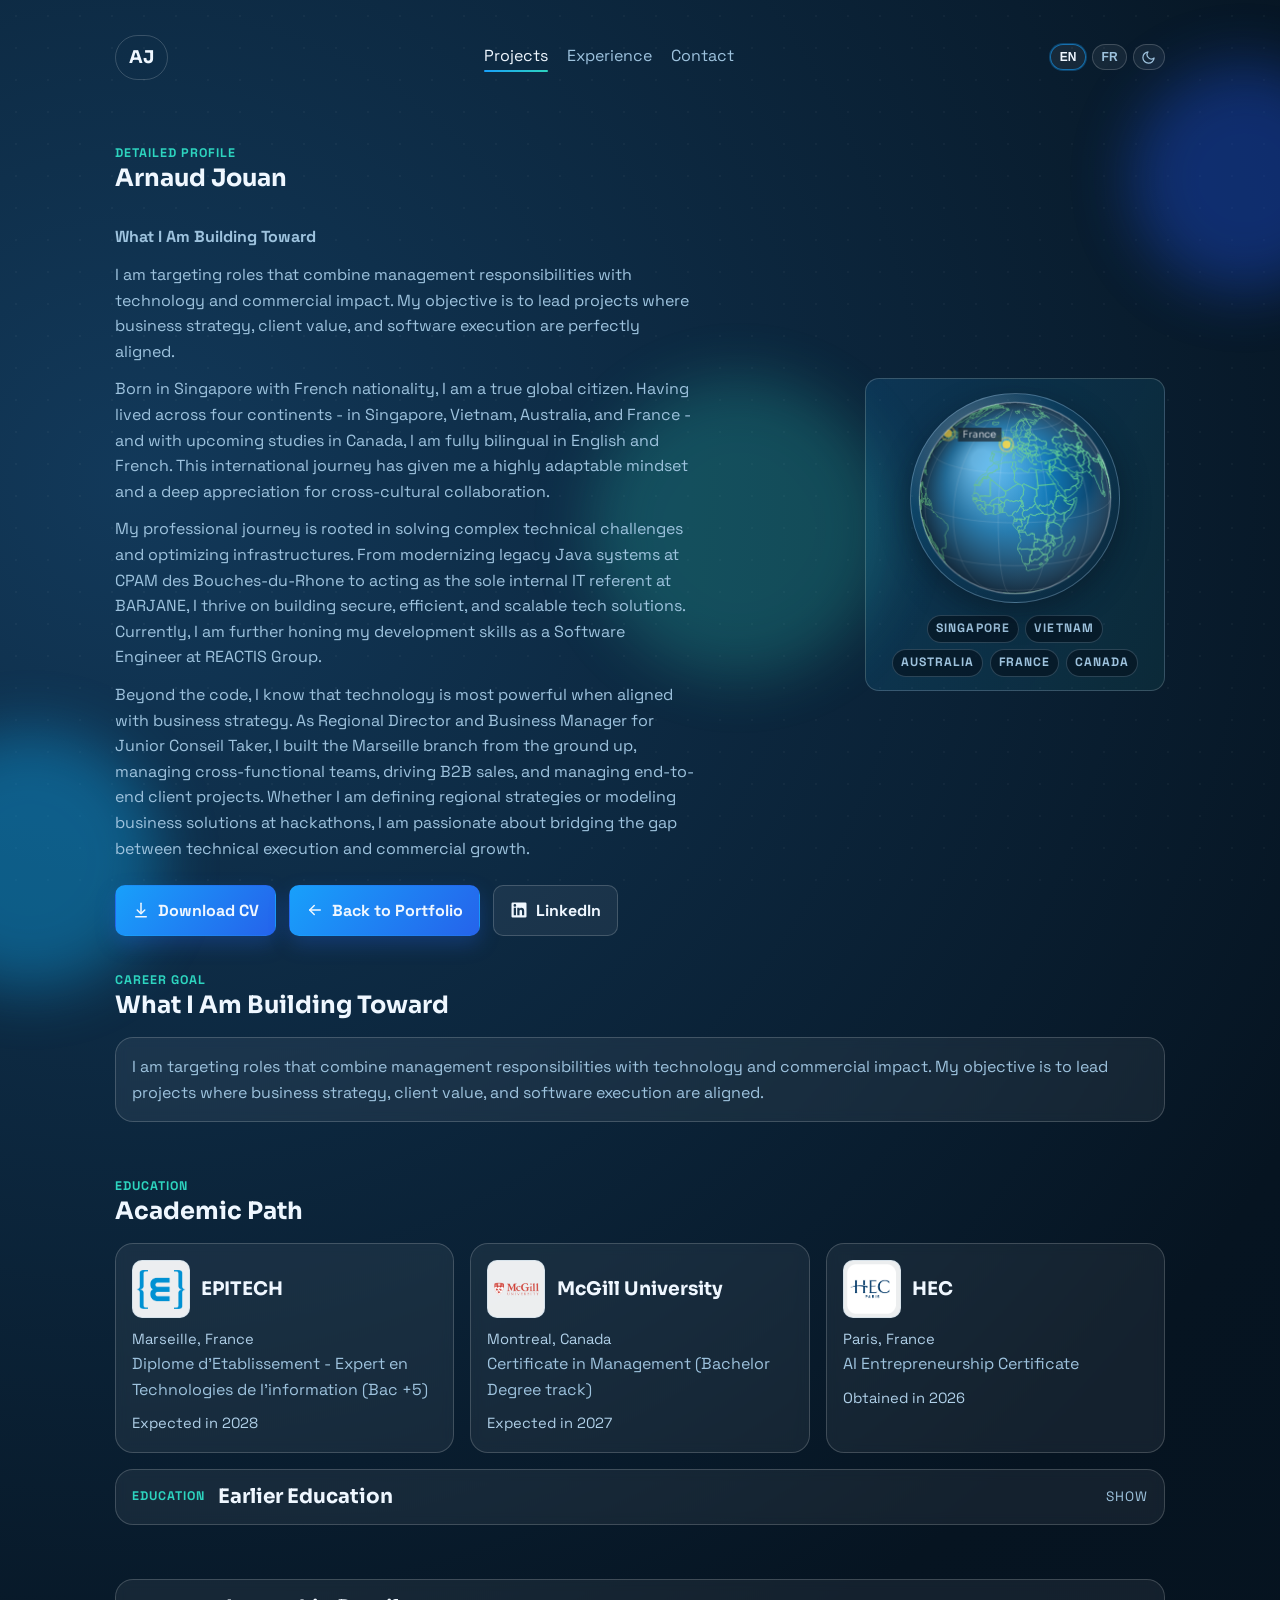
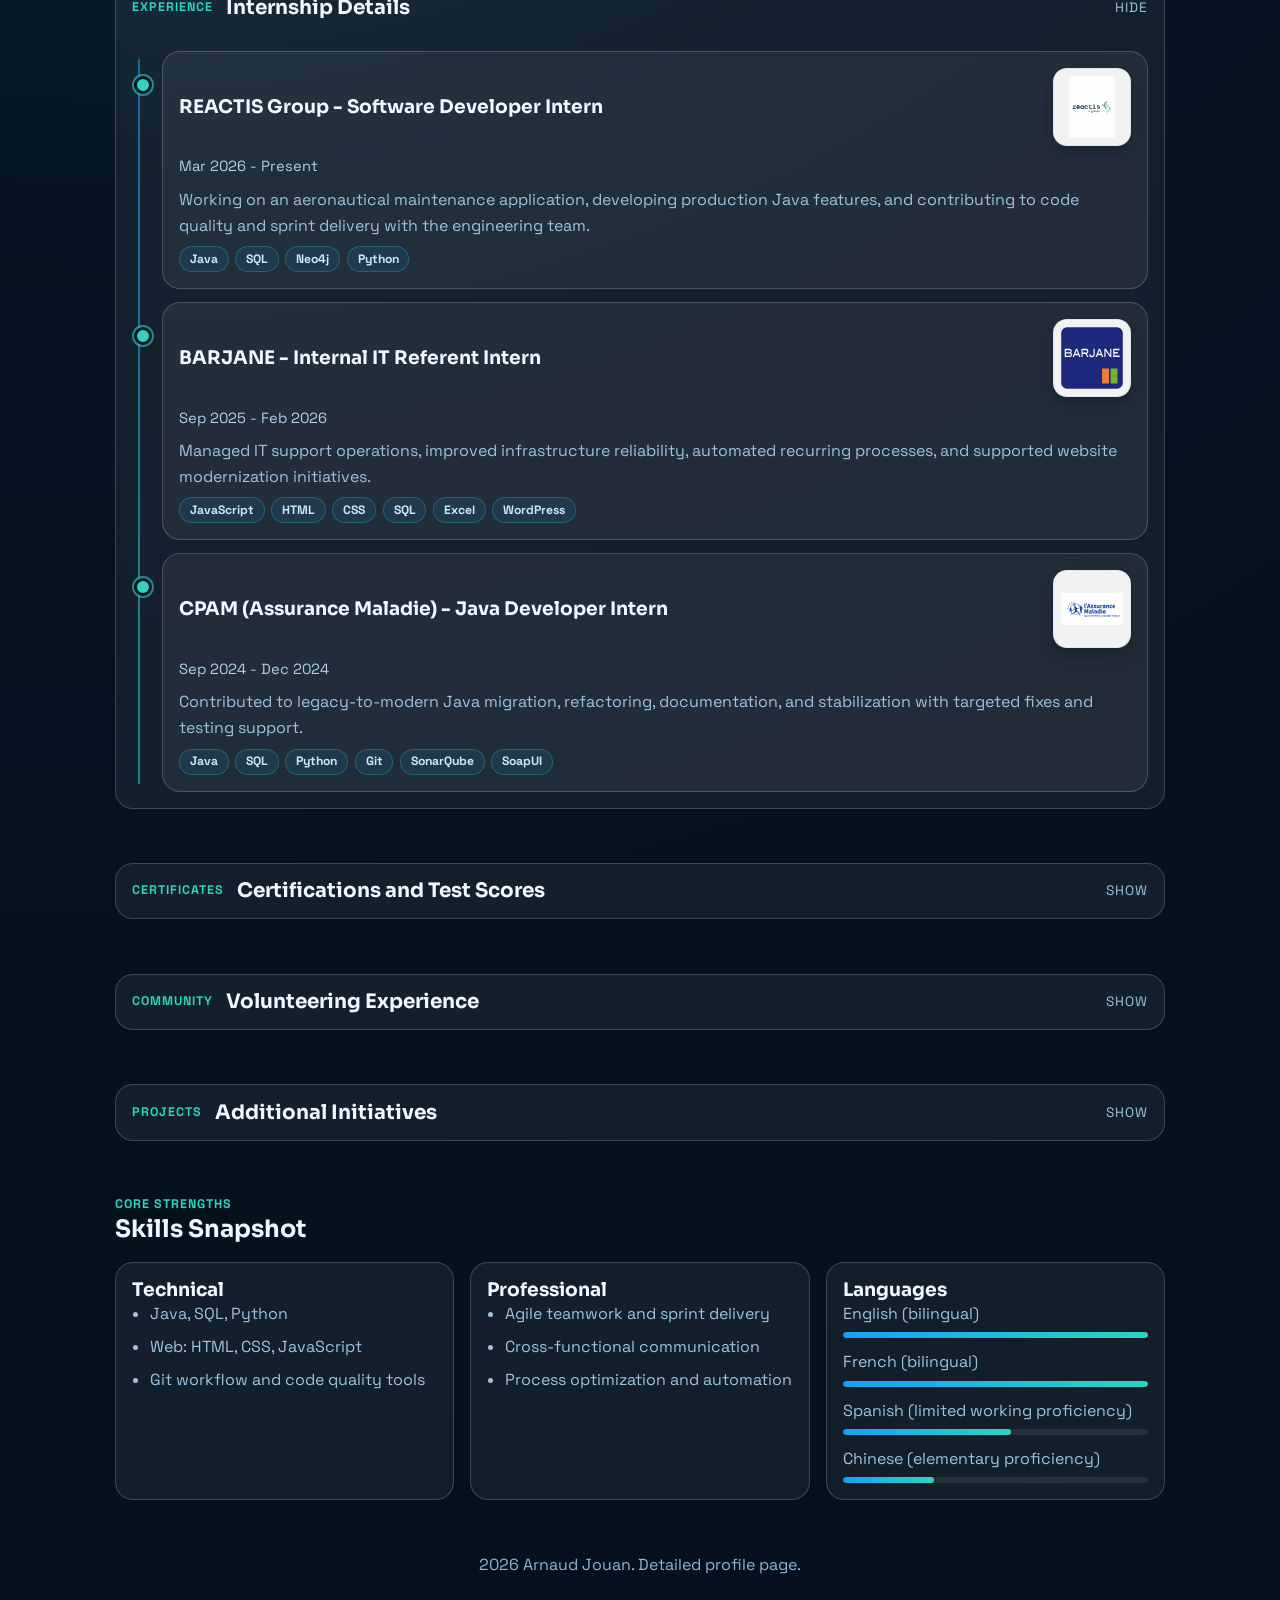
==== commit ec2eece6: "[UPDATE/REVAMP] site with i18n, theming, and new features [UPADTE/NEW] EN/FR i18n, light/dark theme," ====
--- a/profile.html
+++ b/profile.html
@@ -3,11 +3,42 @@
 <head>
   <meta charset="UTF-8" />
   <meta name="viewport" content="width=device-width, initial-scale=1.0" />
+  <meta name="theme-color" content="#061421" />
+  <script>
+    document.documentElement.classList.add("js");
+    try {
+      if (localStorage.getItem("introSeen")) {
+        document.documentElement.classList.add("intro-seen");
+      }
+      var theme = localStorage.getItem("theme") || "dark";
+      document.documentElement.setAttribute("data-theme", theme);
+    } catch (e) {}
+  </script>
   <meta name="description" content="Detailed profile of Arnaud Jouan: education, internships, certifications, and career goals." data-i18n="meta.description.profile" data-i18n-attr="content" />
   <title data-i18n="meta.title.profile">Arnaud Jouan | Detailed Profile</title>
-  <link rel="preconnect" href="https://fonts.googleapis.com" />
-  <link rel="preconnect" href="https://fonts.gstatic.com" crossorigin />
-  <link href="https://fonts.googleapis.com/css2?family=Space+Grotesk:wght@400;500;700&family=Sora:wght@400;600;700&display=swap" rel="stylesheet" />
+
+  <!-- Favicons -->
+  <link rel="icon" type="image/svg+xml" href="favicon.svg" />
+  <link rel="icon" type="image/png" href="favicon.png" />
+  <link rel="apple-touch-icon" href="apple-touch-icon.png" />
+  <link rel="manifest" href="manifest.webmanifest" />
+
+  <link rel="canonical" href="https://arjouan.github.io/Portfolio/profile.html" />
+
+  <!-- Social preview (Open Graph + Twitter). -->
+  <meta property="og:type" content="profile" />
+  <meta property="og:url" content="https://arjouan.github.io/Portfolio/profile.html" />
+  <meta property="og:title" content="Arnaud Jouan | Detailed Profile" />
+  <meta property="og:description" content="Education, internships, certifications, and career goals of Arnaud Jouan." />
+  <meta property="og:image" content="https://arjouan.github.io/Portfolio/assets/og-image.png" />
+  <meta property="og:image:width" content="1200" />
+  <meta property="og:image:height" content="630" />
+  <meta name="twitter:card" content="summary_large_image" />
+  <meta name="twitter:title" content="Arnaud Jouan | Detailed Profile" />
+  <meta name="twitter:description" content="Education, internships, certifications, and career goals of Arnaud Jouan." />
+  <meta name="twitter:image" content="https://arjouan.github.io/Portfolio/assets/og-image.png" />
+
+  <link rel="stylesheet" href="assets/fonts/fonts.css" />
   <link rel="stylesheet" href="styles.css" />
   <style>
     .profile-hero {
@@ -115,16 +146,59 @@
     }
 
     .timeline-detail {
+      position: relative;
       display: grid;
       gap: 0.8rem;
       margin-top: 1rem;
+      padding-left: 30px;
+    }
+
+    .timeline-detail::before {
+      content: "";
+      position: absolute;
+      left: 6px;
+      top: 8px;
+      bottom: 8px;
+      width: 2px;
+      background: linear-gradient(var(--accent), var(--accent-2));
+      opacity: 0.55;
+      border-radius: 2px;
     }
 
     .timeline-detail-item {
+      position: relative;
       background: var(--surface);
       border: 1px solid var(--surface-border);
       border-radius: var(--radius);
       padding: 1rem;
+    }
+
+    .timeline-detail-item::before {
+      content: "";
+      position: absolute;
+      left: -29px;
+      top: 24px;
+      width: 12px;
+      height: 12px;
+      border-radius: 50%;
+      background: var(--accent-2);
+      border: 3px solid var(--bg);
+      box-shadow: 0 0 0 2px rgba(45, 212, 191, 0.6);
+      transition: transform 220ms ease;
+    }
+
+    .timeline-detail-item:hover::before {
+      transform: scale(1.25);
+    }
+
+    @media (prefers-reduced-motion: reduce) {
+      .timeline-detail-item::before {
+        transition: none;
+      }
+
+      .timeline-detail-item:hover::before {
+        transform: none;
+      }
     }
 
     .timeline-detail-item p + p {
@@ -233,6 +307,32 @@
       gap: 0.45rem;
     }
 
+    .skill-meters {
+      list-style: none;
+      padding-left: 0;
+      gap: 0.7rem;
+    }
+
+    .skill-meter-label {
+      display: block;
+      margin-bottom: 0.35rem;
+    }
+
+    .skill-bar {
+      display: block;
+      height: 6px;
+      border-radius: 999px;
+      background: rgba(255, 255, 255, 0.08);
+      overflow: hidden;
+    }
+
+    .skill-bar-fill {
+      display: block;
+      height: 100%;
+      border-radius: 999px;
+      background: linear-gradient(90deg, var(--accent), var(--accent-2));
+    }
+
     .muted {
       color: var(--muted);
     }
@@ -269,20 +369,28 @@
   </style>
 </head>
 <body>
+  <div class="page-loader" aria-hidden="true">
+    <div class="page-loader-badge">AJ</div>
+  </div>
+
   <div class="bg-orb bg-orb-1" aria-hidden="true"></div>
   <div class="bg-orb bg-orb-2" aria-hidden="true"></div>
+  <div class="bg-orb bg-orb-3" aria-hidden="true"></div>
 
   <header class="site-header section">
     <nav class="nav">
       <a href="index.html" class="brand">AJ</a>
-      <div class="nav-links">
+      <button class="nav-toggle" type="button" aria-expanded="false" aria-controls="primary-nav" aria-label="Menu">
+        <span class="nav-toggle-bar"></span>
+      </button>
+      <div class="nav-links" id="primary-nav">
         <a href="index.html#projects" data-i18n="nav.projects">Projects</a>
         <a href="index.html#experience" data-i18n="nav.experience">Experience</a>
         <a href="index.html#contact" data-i18n="nav.contact">Contact</a>
       </div>
-      <div class="lang-toggle" aria-label="Language selector">
-        <button class="lang-btn" type="button" data-lang="en">EN</button>
-        <button class="lang-btn" type="button" data-lang="fr">FR</button>
+      <div class="lang-toggle" role="group" aria-label="Language selector">
+        <button class="lang-btn" type="button" data-lang="en" aria-pressed="true" aria-label="English">EN</button>
+        <button class="lang-btn" type="button" data-lang="fr" aria-pressed="false" aria-label="Francais">FR</button>
       </div>
     </nav>
 
@@ -311,9 +419,18 @@
         </div>
       </div>
       <div class="hero-actions">
-        <a class="btn btn-primary" href="assets/CV/CV%20Arnaud%20Jouan.pdf" download data-i18n="profile.ctaDownload">Download CV</a>
-        <a class="btn btn-primary" href="index.html" data-i18n="profile.ctaBack">Back to Portfolio</a>
-        <a class="btn btn-secondary" href="https://www.linkedin.com/in/arnaud-jouan-613a53263" target="_blank" rel="noreferrer" data-i18n="profile.ctaLinkedin">LinkedIn</a>
+        <a class="btn btn-primary" href="assets/CV/CV%20Arnaud%20Jouan.pdf" download>
+          <svg viewBox="0 0 24 24" fill="none" stroke="currentColor" stroke-width="2" stroke-linecap="round" stroke-linejoin="round" aria-hidden="true"><path d="M12 3v12"/><path d="m7 12 5 5 5-5"/><path d="M5 21h14"/></svg>
+          <span data-i18n="profile.ctaDownload">Download CV</span>
+        </a>
+        <a class="btn btn-primary" href="index.html">
+          <svg viewBox="0 0 24 24" fill="none" stroke="currentColor" stroke-width="2" stroke-linecap="round" stroke-linejoin="round" aria-hidden="true"><path d="M19 12H5"/><path d="m11 18-6-6 6-6"/></svg>
+          <span data-i18n="profile.ctaBack">Back to Portfolio</span>
+        </a>
+        <a class="btn btn-secondary" href="https://www.linkedin.com/in/arnaud-jouan-613a53263" target="_blank" rel="noreferrer">
+          <svg viewBox="0 0 24 24" fill="currentColor" aria-hidden="true"><path d="M20.5 2h-17A1.5 1.5 0 002 3.5v17A1.5 1.5 0 003.5 22h17a1.5 1.5 0 001.5-1.5v-17A1.5 1.5 0 0020.5 2zM8 19H5V9h3v10zM6.5 7.7a1.8 1.8 0 110-3.6 1.8 1.8 0 010 3.6zM19 19h-3v-5.3c0-1.3-.5-2.1-1.6-2.1-.9 0-1.4.6-1.6 1.2-.1.2-.1.5-.1.8V19h-3V9h3v1.4c.4-.6 1.1-1.5 2.7-1.5 2 0 3.5 1.3 3.5 4.1V19z"/></svg>
+          <span data-i18n="profile.ctaLinkedin">LinkedIn</span>
+        </a>
       </div>
     </section>
   </header>
@@ -363,7 +480,7 @@
           </div>
           <p class="meta" data-i18n="education.hec.location">Paris, France</p>
           <p class="muted" data-i18n="education.hec.program">AI Entrepreneurship Certificate</p>
-          <p class="meta" data-i18n="education.hec.status">In progress</p>
+          <p class="meta" data-i18n="education.hec.status">Obtained in 2026</p>
         </article>
       </div>
 
@@ -381,7 +498,7 @@
                   <img class="edu-logo" src="assets/logos/lycee%20saint%20louis%20saint%20marie.png" alt="Lycee Saint-Louis Sainte-Marie logo" loading="lazy" />
                   <h3>Lycee Saint-Louis Sainte-Marie</h3>
                 </div>
-                <p class="meta">Gignace-la-nerthe, France</p>
+                <p class="meta">Gignac-la-Nerthe, France</p>
               </article>
               <article class="section-block">
                 <div class="edu-head">
@@ -421,7 +538,7 @@
       </div>
     </section>
 
-    <section class="section reveal fold-section">
+    <section id="experience" class="section reveal fold-section">
       <details open>
         <summary class="fold-summary">
           <span class="section-kicker" data-i18n="experience.kicker.profile">Experience</span>
@@ -437,7 +554,7 @@
           </div>
           <p class="meta">Mar 2026 - Present</p>
           <p class="muted" data-i18n="experience.reactis.body">Working on an aeronautical maintenance application, developing production Java features, and contributing to code quality and sprint delivery with the engineering team.</p>
-          <p class="meta" data-i18n="experience.reactis.tools">Languages: Java, SQL, Neo4j, Python</p>
+          <p class="meta tech-chips" data-i18n="experience.reactis.tools">Languages: Java, SQL, Neo4j, Python</p>
         </article>
         <article class="timeline-detail-item">
           <div class="timeline-head">
@@ -446,7 +563,7 @@
           </div>
           <p class="meta">Sep 2025 - Feb 2026</p>
           <p class="muted" data-i18n="experience.barjane.body">Managed IT support operations, improved infrastructure reliability, automated recurring processes, and supported website modernization initiatives.</p>
-          <p class="meta" data-i18n="experience.barjane.tools">Languages and tools: JavaScript, HTML, CSS, SQL, Excel, WordPress</p>
+          <p class="meta tech-chips" data-i18n="experience.barjane.tools">Languages and tools: JavaScript, HTML, CSS, SQL, Excel, WordPress</p>
         </article>
         <article class="timeline-detail-item">
           <div class="timeline-head">
@@ -455,7 +572,7 @@
           </div>
           <p class="meta">Sep 2024 - Dec 2024</p>
           <p class="muted" data-i18n="experience.cpam.body">Contributed to legacy-to-modern Java migration, refactoring, documentation, and stabilization with targeted fixes and testing support.</p>
-          <p class="meta" data-i18n="experience.cpam.tools">Languages and tools: Java, SQL, Python, Git, SonarQube, SoapUI</p>
+          <p class="meta tech-chips" data-i18n="experience.cpam.tools">Languages and tools: Java, SQL, Python, Git, SonarQube, SoapUI</p>
         </article>
           </div>
         </div>
@@ -579,7 +696,7 @@
       </details>
     </section>
 
-    <section class="section reveal fold-section">
+    <section id="projects" class="section reveal fold-section">
       <details>
         <summary class="fold-summary">
           <span class="section-kicker" data-i18n="projects.kicker.profile">Projects</span>
@@ -603,7 +720,7 @@
                 <li data-i18n="projects.jeb.impact2">Functional solution delivered within a short timeline.</li>
                 <li data-i18n="projects.jeb.impact3">Strengthened fullstack, UX/UI, client management, and agile collaboration skills.</li>
               </ul>
-              <p class="meta" data-i18n="projects.jeb.stack">Tech stack: Vite, Vue.js, Django, Python, Docker, GitHub Actions</p>
+              <p class="meta tech-chips" data-i18n="projects.jeb.stack">Tech stack: Vite, Vue.js, Django, Python, Docker, GitHub Actions</p>
               <p class="meta" data-i18n="projects.jeb.support">Supporting material: Project presentation, main website page</p>
             </article>
 
@@ -653,11 +770,23 @@
         </article>
         <article class="section-block">
           <h3 data-i18n="skills.languages">Languages</h3>
-          <ul class="list-clean">
-            <li data-i18n="skills.languages.item1">English (bilingual)</li>
-            <li data-i18n="skills.languages.item2">French (bilingual)</li>
-            <li data-i18n="skills.languages.item3">Spanish (limited working proficiency)</li>
-            <li data-i18n="skills.languages.item4">Chinese (elementary proficiency)</li>
+          <ul class="list-clean skill-meters">
+            <li class="skill-meter">
+              <span class="skill-meter-label" data-i18n="skills.languages.item1">English (bilingual)</span>
+              <span class="skill-bar"><span class="skill-bar-fill" style="width: 100%"></span></span>
+            </li>
+            <li class="skill-meter">
+              <span class="skill-meter-label" data-i18n="skills.languages.item2">French (bilingual)</span>
+              <span class="skill-bar"><span class="skill-bar-fill" style="width: 100%"></span></span>
+            </li>
+            <li class="skill-meter">
+              <span class="skill-meter-label" data-i18n="skills.languages.item3">Spanish (limited working proficiency)</span>
+              <span class="skill-bar"><span class="skill-bar-fill" style="width: 55%"></span></span>
+            </li>
+            <li class="skill-meter">
+              <span class="skill-meter-label" data-i18n="skills.languages.item4">Chinese (elementary proficiency)</span>
+              <span class="skill-bar"><span class="skill-bar-fill" style="width: 30%"></span></span>
+            </li>
           </ul>
         </article>
       </div>
@@ -668,6 +797,11 @@
     <p data-i18n-html="footer.profile"><span id="year"></span> Arnaud Jouan. Detailed profile page.</p>
   </footer>
 
-  <script src="script.js"></script>
+  <script defer src="assets/world-geo.js"></script>
+  <script defer src="script.js"></script>
+
+  <!-- Privacy-friendly analytics (GoatCounter). Dashboard: https://arjouan.goatcounter.com -->
+  <script data-goatcounter="https://arjouan.goatcounter.com/count"
+          async src="https://gc.zgo.at/count.js"></script>
 </body>
 </html>
--- a/assets/fonts/fonts.css
+++ b/assets/fonts/fonts.css
@@ -0,0 +1,135 @@
+/* latin-ext */
+@font-face {
+  font-family: 'Sora';
+  font-style: normal;
+  font-weight: 400;
+  font-display: swap;
+  src: url(xMQ9uFFYT72X5wkB_18qmnndmSdSnh2BAfO5mnuyOo1lfiQwWa-xsaQ.woff2) format('woff2');
+  unicode-range: U+0100-02BA, U+02BD-02C5, U+02C7-02CC, U+02CE-02D7, U+02DD-02FF, U+0304, U+0308, U+0329, U+1D00-1DBF, U+1E00-1E9F, U+1EF2-1EFF, U+2020, U+20A0-20AB, U+20AD-20C0, U+2113, U+2C60-2C7F, U+A720-A7FF;
+}
+/* latin */
+@font-face {
+  font-family: 'Sora';
+  font-style: normal;
+  font-weight: 400;
+  font-display: swap;
+  src: url(xMQ9uFFYT72X5wkB_18qmnndmSdSnh2BAfO5mnuyOo1lfiQwV6-x.woff2) format('woff2');
+  unicode-range: U+0000-00FF, U+0131, U+0152-0153, U+02BB-02BC, U+02C6, U+02DA, U+02DC, U+0304, U+0308, U+0329, U+2000-206F, U+20AC, U+2122, U+2191, U+2193, U+2212, U+2215, U+FEFF, U+FFFD;
+}
+/* latin-ext */
+@font-face {
+  font-family: 'Sora';
+  font-style: normal;
+  font-weight: 600;
+  font-display: swap;
+  src: url(xMQ9uFFYT72X5wkB_18qmnndmSdSnh2BAfO5mnuyOo1lfiQwWa-xsaQ.woff2) format('woff2');
+  unicode-range: U+0100-02BA, U+02BD-02C5, U+02C7-02CC, U+02CE-02D7, U+02DD-02FF, U+0304, U+0308, U+0329, U+1D00-1DBF, U+1E00-1E9F, U+1EF2-1EFF, U+2020, U+20A0-20AB, U+20AD-20C0, U+2113, U+2C60-2C7F, U+A720-A7FF;
+}
+/* latin */
+@font-face {
+  font-family: 'Sora';
+  font-style: normal;
+  font-weight: 600;
+  font-display: swap;
+  src: url(xMQ9uFFYT72X5wkB_18qmnndmSdSnh2BAfO5mnuyOo1lfiQwV6-x.woff2) format('woff2');
+  unicode-range: U+0000-00FF, U+0131, U+0152-0153, U+02BB-02BC, U+02C6, U+02DA, U+02DC, U+0304, U+0308, U+0329, U+2000-206F, U+20AC, U+2122, U+2191, U+2193, U+2212, U+2215, U+FEFF, U+FFFD;
+}
+/* latin-ext */
+@font-face {
+  font-family: 'Sora';
+  font-style: normal;
+  font-weight: 700;
+  font-display: swap;
+  src: url(xMQ9uFFYT72X5wkB_18qmnndmSdSnh2BAfO5mnuyOo1lfiQwWa-xsaQ.woff2) format('woff2');
+  unicode-range: U+0100-02BA, U+02BD-02C5, U+02C7-02CC, U+02CE-02D7, U+02DD-02FF, U+0304, U+0308, U+0329, U+1D00-1DBF, U+1E00-1E9F, U+1EF2-1EFF, U+2020, U+20A0-20AB, U+20AD-20C0, U+2113, U+2C60-2C7F, U+A720-A7FF;
+}
+/* latin */
+@font-face {
+  font-family: 'Sora';
+  font-style: normal;
+  font-weight: 700;
+  font-display: swap;
+  src: url(xMQ9uFFYT72X5wkB_18qmnndmSdSnh2BAfO5mnuyOo1lfiQwV6-x.woff2) format('woff2');
+  unicode-range: U+0000-00FF, U+0131, U+0152-0153, U+02BB-02BC, U+02C6, U+02DA, U+02DC, U+0304, U+0308, U+0329, U+2000-206F, U+20AC, U+2122, U+2191, U+2193, U+2212, U+2215, U+FEFF, U+FFFD;
+}
+/* vietnamese */
+@font-face {
+  font-family: 'Space Grotesk';
+  font-style: normal;
+  font-weight: 400;
+  font-display: swap;
+  src: url(V8mDoQDjQSkFtoMM3T6r8E7mPb54C-s0.woff2) format('woff2');
+  unicode-range: U+0102-0103, U+0110-0111, U+0128-0129, U+0168-0169, U+01A0-01A1, U+01AF-01B0, U+0300-0301, U+0303-0304, U+0308-0309, U+0323, U+0329, U+1EA0-1EF9, U+20AB;
+}
+/* latin-ext */
+@font-face {
+  font-family: 'Space Grotesk';
+  font-style: normal;
+  font-weight: 400;
+  font-display: swap;
+  src: url(V8mDoQDjQSkFtoMM3T6r8E7mPb94C-s0.woff2) format('woff2');
+  unicode-range: U+0100-02BA, U+02BD-02C5, U+02C7-02CC, U+02CE-02D7, U+02DD-02FF, U+0304, U+0308, U+0329, U+1D00-1DBF, U+1E00-1E9F, U+1EF2-1EFF, U+2020, U+20A0-20AB, U+20AD-20C0, U+2113, U+2C60-2C7F, U+A720-A7FF;
+}
+/* latin */
+@font-face {
+  font-family: 'Space Grotesk';
+  font-style: normal;
+  font-weight: 400;
+  font-display: swap;
+  src: url(V8mDoQDjQSkFtoMM3T6r8E7mPbF4Cw.woff2) format('woff2');
+  unicode-range: U+0000-00FF, U+0131, U+0152-0153, U+02BB-02BC, U+02C6, U+02DA, U+02DC, U+0304, U+0308, U+0329, U+2000-206F, U+20AC, U+2122, U+2191, U+2193, U+2212, U+2215, U+FEFF, U+FFFD;
+}
+/* vietnamese */
+@font-face {
+  font-family: 'Space Grotesk';
+  font-style: normal;
+  font-weight: 500;
+  font-display: swap;
+  src: url(V8mDoQDjQSkFtoMM3T6r8E7mPb54C-s0.woff2) format('woff2');
+  unicode-range: U+0102-0103, U+0110-0111, U+0128-0129, U+0168-0169, U+01A0-01A1, U+01AF-01B0, U+0300-0301, U+0303-0304, U+0308-0309, U+0323, U+0329, U+1EA0-1EF9, U+20AB;
+}
+/* latin-ext */
+@font-face {
+  font-family: 'Space Grotesk';
+  font-style: normal;
+  font-weight: 500;
+  font-display: swap;
+  src: url(V8mDoQDjQSkFtoMM3T6r8E7mPb94C-s0.woff2) format('woff2');
+  unicode-range: U+0100-02BA, U+02BD-02C5, U+02C7-02CC, U+02CE-02D7, U+02DD-02FF, U+0304, U+0308, U+0329, U+1D00-1DBF, U+1E00-1E9F, U+1EF2-1EFF, U+2020, U+20A0-20AB, U+20AD-20C0, U+2113, U+2C60-2C7F, U+A720-A7FF;
+}
+/* latin */
+@font-face {
+  font-family: 'Space Grotesk';
+  font-style: normal;
+  font-weight: 500;
+  font-display: swap;
+  src: url(V8mDoQDjQSkFtoMM3T6r8E7mPbF4Cw.woff2) format('woff2');
+  unicode-range: U+0000-00FF, U+0131, U+0152-0153, U+02BB-02BC, U+02C6, U+02DA, U+02DC, U+0304, U+0308, U+0329, U+2000-206F, U+20AC, U+2122, U+2191, U+2193, U+2212, U+2215, U+FEFF, U+FFFD;
+}
+/* vietnamese */
+@font-face {
+  font-family: 'Space Grotesk';
+  font-style: normal;
+  font-weight: 700;
+  font-display: swap;
+  src: url(V8mDoQDjQSkFtoMM3T6r8E7mPb54C-s0.woff2) format('woff2');
+  unicode-range: U+0102-0103, U+0110-0111, U+0128-0129, U+0168-0169, U+01A0-01A1, U+01AF-01B0, U+0300-0301, U+0303-0304, U+0308-0309, U+0323, U+0329, U+1EA0-1EF9, U+20AB;
+}
+/* latin-ext */
+@font-face {
+  font-family: 'Space Grotesk';
+  font-style: normal;
+  font-weight: 700;
+  font-display: swap;
+  src: url(V8mDoQDjQSkFtoMM3T6r8E7mPb94C-s0.woff2) format('woff2');
+  unicode-range: U+0100-02BA, U+02BD-02C5, U+02C7-02CC, U+02CE-02D7, U+02DD-02FF, U+0304, U+0308, U+0329, U+1D00-1DBF, U+1E00-1E9F, U+1EF2-1EFF, U+2020, U+20A0-20AB, U+20AD-20C0, U+2113, U+2C60-2C7F, U+A720-A7FF;
+}
+/* latin */
+@font-face {
+  font-family: 'Space Grotesk';
+  font-style: normal;
+  font-weight: 700;
+  font-display: swap;
+  src: url(V8mDoQDjQSkFtoMM3T6r8E7mPbF4Cw.woff2) format('woff2');
+  unicode-range: U+0000-00FF, U+0131, U+0152-0153, U+02BB-02BC, U+02C6, U+02DA, U+02DC, U+0304, U+0308, U+0329, U+2000-206F, U+20AC, U+2122, U+2191, U+2193, U+2212, U+2215, U+FEFF, U+FFFD;
+}
--- a/styles.css
+++ b/styles.css
@@ -1,3 +1,15 @@
+/*
+ * styles.css — shared styling for all pages (index, profile, projects).
+ *
+ * Sections:
+ *   1. Theme variables (:root) + light-theme overrides
+ *   2. Base / reset / typography / scrollbar / selection
+ *   3. Layout: header, nav (+ mobile toggle), hero
+ *   4. Buttons, language & theme toggles
+ *   5. Components: cards, tech chips, timeline, contact form, loader, orbs
+ *   6. Reveal animations, responsive breakpoints, print styles
+ */
+
 :root {
   --bg: #061421;
   --bg-elevated: #0b2235;
@@ -11,8 +23,197 @@
   --radius: 18px;
 }
 
+/* Light theme overrides (applied via data-theme="light" on <html>). */
+:root[data-theme="light"] {
+  --bg: #eef3f8;
+  --bg-elevated: #ffffff;
+  --surface: rgba(11, 34, 53, 0.05);
+  --surface-border: rgba(11, 34, 53, 0.14);
+  --text: #0b2235;
+  --muted: #4a6076;
+  --accent: #0a72c4;
+  --accent-2: #0d9488;
+}
+
+:root[data-theme="light"] body {
+  background: radial-gradient(circle at 10% 15%, #dbe7f2 0%, var(--bg) 45%, #e7eef5 100%);
+}
+
+:root[data-theme="light"] body::before {
+  background-image: radial-gradient(rgba(11, 34, 53, 0.05) 1px, transparent 1px);
+}
+
+:root[data-theme="light"] .bg-orb {
+  opacity: 0.16;
+}
+
+:root[data-theme="light"] .meta {
+  color: #4a6076;
+}
+
+:root[data-theme="light"] .footer {
+  color: #5a7a94;
+}
+
+:root[data-theme="light"] .chip {
+  color: #0a4c6e;
+}
+
+:root[data-theme="light"] .page-loader {
+  background: radial-gradient(circle at 50% 40%, #dbe7f2 0%, var(--bg) 60%, #e7eef5 100%);
+}
+
 * {
   box-sizing: border-box;
+}
+
+::selection {
+  background: rgba(45, 212, 191, 0.32);
+  color: #eff7ff;
+}
+
+/* Branded loading overlay. Only shown when JS is present (so it can never get
+   stuck for no-JS users), and removed by script.js once the page is ready. */
+.page-loader {
+  display: none;
+}
+
+.js:not(.intro-seen) .page-loader {
+  display: flex;
+  position: fixed;
+  inset: 0;
+  z-index: 1000;
+  align-items: center;
+  justify-content: center;
+  background: radial-gradient(circle at 50% 40%, #12395a 0%, var(--bg) 60%, #04101b 100%);
+  opacity: 1;
+  transition: opacity 500ms ease, visibility 0s linear 500ms;
+}
+
+.js .page-loader.is-hidden {
+  opacity: 0;
+  visibility: hidden;
+  pointer-events: none;
+}
+
+.page-loader-badge {
+  width: 84px;
+  height: 84px;
+  border-radius: 22px;
+  display: grid;
+  place-items: center;
+  font-family: "Sora", "Space Grotesk", sans-serif;
+  font-weight: 700;
+  font-size: 2rem;
+  letter-spacing: 0.02em;
+  color: #061421;
+  background: linear-gradient(135deg, var(--accent), var(--accent-2));
+  box-shadow: 0 12px 34px rgba(4, 16, 27, 0.5);
+  animation: loader-pulse 1.2s ease-in-out infinite;
+}
+
+@keyframes loader-pulse {
+  0%,
+  100% {
+    transform: scale(1);
+    opacity: 0.92;
+  }
+  50% {
+    transform: scale(1.08);
+    opacity: 1;
+  }
+}
+
+@media (prefers-reduced-motion: reduce) {
+  .page-loader-badge {
+    animation: none;
+  }
+}
+
+/* Plane transition into the detailed profile — a nod to the international story.
+   Created by script.js, plays once per session, skipped for reduced motion. */
+.plane-transition {
+  position: fixed;
+  inset: 0;
+  z-index: 1100;
+  display: none;
+  overflow: hidden;
+  pointer-events: none;
+}
+
+.plane-transition.is-active {
+  display: block;
+}
+
+/* Large airliner gliding across the page, tinted with the brand gradient
+   (the silhouette PNG is used as a mask). */
+/* The flier handles the dead-straight diagonal travel; the inner image handles
+   a gentle 3D bank. Separating them keeps the flight path straight (no wobble)
+   and the bank subtle (no dive). */
+.plane-transition .plane-fly {
+  position: absolute;
+  left: 50%;
+  top: 50%;
+  perspective: 800px;
+  animation: plane-fly 1800ms linear forwards;
+}
+
+.plane-transition .plane3d {
+  position: relative;
+  width: min(46vw, 320px);
+  height: min(46vw, 320px);
+  transform-style: preserve-3d;
+  animation: plane-bank 1800ms ease-in-out forwards;
+}
+
+/* Two wing halves hinged along the centre crease at a dihedral angle — a real
+   folded-paper 3D shape. Different shades read as two lit surfaces. */
+.plane-transition .wing {
+  position: absolute;
+  inset: 0;
+  transform-origin: 50% 50%;
+  backface-visibility: visible;
+}
+
+.plane-transition .wing-l {
+  clip-path: polygon(50% 6%, 2% 98%, 50% 68%);
+  background: linear-gradient(140deg, #5fc8ff, #1892f0);
+  transform: rotateY(42deg);
+}
+
+.plane-transition .wing-r {
+  clip-path: polygon(50% 6%, 98% 98%, 50% 68%);
+  background: linear-gradient(140deg, #2dd4bf, #0d8f86);
+  transform: rotateY(-42deg);
+}
+
+/* Straight diagonal climb, bottom-right to fully off the top-left edge. */
+@keyframes plane-fly {
+  0% {
+    transform: translate(78vw, 88vh);
+    opacity: 0;
+  }
+  8% {
+    opacity: 1;
+  }
+  100% {
+    transform: translate(-78vw, -88vh);
+    opacity: 1;
+  }
+}
+
+/* Nose is oriented up-left (rotateZ -45). rotateY swings the folded plane in 3D
+   so you see the dihedral fold from changing angles — genuine banking depth. */
+@keyframes plane-bank {
+  0% {
+    transform: rotateZ(-45deg) rotateY(-24deg);
+  }
+  55% {
+    transform: rotateZ(-45deg) rotateY(20deg);
+  }
+  100% {
+    transform: rotateZ(-45deg) rotateY(-10deg);
+  }
 }
 
 html {
@@ -30,6 +231,32 @@
   overflow-x: hidden;
 }
 
+/* Themed scrollbar. */
+html {
+  scrollbar-width: thin;
+  scrollbar-color: rgba(45, 212, 191, 0.55) rgba(255, 255, 255, 0.05);
+}
+
+::-webkit-scrollbar {
+  width: 10px;
+  height: 10px;
+}
+
+::-webkit-scrollbar-track {
+  background: rgba(255, 255, 255, 0.04);
+}
+
+::-webkit-scrollbar-thumb {
+  background: linear-gradient(var(--accent), var(--accent-2));
+  border-radius: 999px;
+  border: 2px solid transparent;
+  background-clip: padding-box;
+}
+
+::-webkit-scrollbar-thumb:hover {
+  background: var(--accent-2);
+}
+
 h1,
 h2,
 h3 {
@@ -45,6 +272,13 @@
 a {
   color: inherit;
   text-decoration: none;
+}
+
+/* Keyboard focus indicator (does not show on mouse click). */
+:focus-visible {
+  outline: 2px solid var(--accent-2);
+  outline-offset: 3px;
+  border-radius: 6px;
 }
 
 .section {
@@ -76,6 +310,62 @@
   display: flex;
   gap: 1.2rem;
   color: var(--muted);
+}
+
+/* Hamburger toggle — hidden on desktop, shown on small screens via media query. */
+.nav-toggle {
+  display: none;
+  align-items: center;
+  justify-content: center;
+  width: 42px;
+  height: 38px;
+  padding: 0;
+  border: 1px solid var(--surface-border);
+  background: var(--surface);
+  border-radius: 10px;
+  cursor: pointer;
+}
+
+.nav-toggle-bar {
+  position: relative;
+}
+
+.nav-toggle-bar,
+.nav-toggle-bar::before,
+.nav-toggle-bar::after {
+  display: block;
+  width: 20px;
+  height: 2px;
+  background: var(--text);
+  transition: transform 200ms ease, background 200ms ease;
+}
+
+.nav-toggle-bar::before,
+.nav-toggle-bar::after {
+  content: "";
+  position: absolute;
+  left: 0;
+}
+
+.nav-toggle-bar::before {
+  top: -6px;
+}
+
+.nav-toggle-bar::after {
+  top: 6px;
+}
+
+/* Morph into an X when the menu is open. */
+.nav.is-open .nav-toggle-bar {
+  background: transparent;
+}
+
+.nav.is-open .nav-toggle-bar::before {
+  transform: translateY(6px) rotate(45deg);
+}
+
+.nav.is-open .nav-toggle-bar::after {
+  transform: translateY(-6px) rotate(-45deg);
 }
 
 .lang-toggle {
@@ -100,8 +390,141 @@
   box-shadow: 0 0 0 1px rgba(24, 160, 251, 0.3);
 }
 
+/* Theme toggle button (injected by script.js next to the language toggle). */
+.theme-btn {
+  display: inline-flex;
+  align-items: center;
+  justify-content: center;
+  width: 32px;
+  height: 26px;
+  padding: 0;
+  border: 1px solid var(--surface-border);
+  background: var(--surface);
+  color: var(--muted);
+  border-radius: 999px;
+  cursor: pointer;
+}
+
+.theme-btn:hover {
+  color: var(--text);
+}
+
+.theme-btn svg {
+  width: 15px;
+  height: 15px;
+}
+
+/* Scroll progress bar (created by script.js). */
+.scroll-progress {
+  position: fixed;
+  top: 0;
+  left: 0;
+  height: 3px;
+  width: 0;
+  background: linear-gradient(90deg, var(--accent), var(--accent-2));
+  z-index: 999;
+  transition: width 80ms linear;
+}
+
+/* Contact form (Web3Forms). */
+.contact-form {
+  margin-top: 1.2rem;
+  display: grid;
+  gap: 0.7rem;
+  max-width: 520px;
+}
+
+.contact-form input,
+.contact-form textarea {
+  width: 100%;
+  font: inherit;
+  color: var(--text);
+  background: var(--surface);
+  border: 1px solid var(--surface-border);
+  border-radius: 10px;
+  padding: 0.7rem 0.8rem;
+}
+
+.contact-form input::placeholder,
+.contact-form textarea::placeholder {
+  color: var(--muted);
+}
+
+.contact-form input:focus,
+.contact-form textarea:focus {
+  outline: none;
+  border-color: rgba(45, 212, 191, 0.6);
+  box-shadow: 0 0 0 1px rgba(45, 212, 191, 0.3);
+}
+
+.contact-form textarea {
+  min-height: 120px;
+  resize: vertical;
+}
+
+.contact-form button {
+  justify-self: start;
+  cursor: pointer;
+}
+
+.form-status {
+  margin-top: 0.2rem;
+  font-size: 0.92rem;
+  min-height: 1.2em;
+}
+
+.form-status.is-success {
+  color: var(--accent-2);
+}
+
+.form-status.is-error {
+  color: #ff9a9a;
+}
+
+.nav-links a {
+  position: relative;
+  padding-bottom: 3px;
+}
+
 .nav-links a:hover {
   color: var(--text);
+}
+
+/* Scroll-spy: highlights the link for the section currently in view. */
+.nav-links a.is-current {
+  color: var(--text);
+}
+
+.nav-links a.is-current::after {
+  content: "";
+  position: absolute;
+  left: 0;
+  right: 0;
+  bottom: 0;
+  height: 2px;
+  border-radius: 2px;
+  background: linear-gradient(90deg, var(--accent), var(--accent-2));
+}
+
+/* Respect users who prefer reduced motion: keep the styling, drop the movement. */
+@media (prefers-reduced-motion: reduce) {
+  .card,
+  .timeline-item,
+  .profile-panel,
+  .section-block,
+  .timeline-detail-item,
+  .timeline .timeline-item::before {
+    transition: none;
+  }
+
+  .card:hover,
+  .timeline-item:hover,
+  .profile-panel:hover,
+  .section-block:hover,
+  .timeline-detail-item:hover,
+  .timeline .timeline-item:hover::before {
+    transform: none;
+  }
 }
 
 .hero {
@@ -136,11 +559,25 @@
 }
 
 .btn {
+  display: inline-flex;
+  align-items: center;
+  justify-content: center;
+  gap: 0.5rem;
   padding: 0.72rem 1rem;
   border-radius: 10px;
   border: 1px solid transparent;
+  color: inherit;
+  font-family: inherit;
+  font-size: inherit;
   font-weight: 600;
+  cursor: pointer;
   transition: transform 180ms ease, box-shadow 180ms ease, border-color 180ms ease;
+}
+
+.btn svg {
+  width: 18px;
+  height: 18px;
+  flex-shrink: 0;
 }
 
 .btn:hover {
@@ -152,9 +589,18 @@
   box-shadow: 0 8px 20px rgba(37, 99, 235, 0.28);
 }
 
+.btn-primary:hover {
+  box-shadow: 0 12px 30px rgba(37, 99, 235, 0.45), 0 0 0 1px rgba(45, 212, 191, 0.4);
+}
+
 .btn-secondary {
   background: var(--surface);
   border-color: var(--surface-border);
+}
+
+.btn-secondary:hover {
+  border-color: rgba(45, 212, 191, 0.55);
+  box-shadow: 0 0 0 1px rgba(45, 212, 191, 0.25);
 }
 
 .section-title-wrap {
@@ -220,6 +666,7 @@
   gap: 0.65rem;
   min-width: 0;
   padding: 0.85rem;
+  margin-bottom: 0.85rem;
   border-radius: 14px;
   border: 1px solid rgba(158, 195, 222, 0.16);
   background: rgba(6, 20, 33, 0.22);
@@ -243,10 +690,6 @@
   word-break: normal;
 }
 
-.profile-cert-list li {
-  margin-bottom: 0.85rem;
-}
-
 .profile-cert-list li:last-child {
   margin-bottom: 0;
 }
@@ -302,6 +745,25 @@
   padding: 1rem;
 }
 
+/* Lift + accent glow on hover for interactive-feeling panels. */
+.card,
+.timeline-item,
+.profile-panel,
+.section-block,
+.timeline-detail-item {
+  transition: transform 220ms ease, border-color 220ms ease, box-shadow 220ms ease;
+}
+
+.card:hover,
+.timeline-item:hover,
+.profile-panel:hover,
+.section-block:hover,
+.timeline-detail-item:hover {
+  transform: translateY(-4px);
+  border-color: rgba(45, 212, 191, 0.5);
+  box-shadow: 0 14px 32px rgba(4, 16, 27, 0.45), 0 0 0 1px rgba(45, 212, 191, 0.16);
+}
+
 .card p {
   margin-top: 0.5rem;
   color: var(--muted);
@@ -324,9 +786,67 @@
   color: var(--accent-2);
 }
 
+/* Tech-stack chips (rendered from a comma list by script.js). */
+.tech-chips {
+  display: flex;
+  flex-wrap: wrap;
+  gap: 0.4rem;
+  margin-top: 0.85rem;
+}
+
+.chip {
+  font-size: 0.76rem;
+  font-weight: 600;
+  color: #cfe8f6;
+  background: rgba(24, 160, 251, 0.1);
+  border: 1px solid rgba(45, 212, 191, 0.28);
+  border-radius: 999px;
+  padding: 0.24rem 0.62rem;
+  line-height: 1.35;
+  white-space: nowrap;
+}
+
 .timeline {
+  position: relative;
   display: grid;
   gap: 0.85rem;
+  padding-left: 30px;
+}
+
+/* Vertical rail running down the timeline. */
+.timeline::before {
+  content: "";
+  position: absolute;
+  left: 6px;
+  top: 8px;
+  bottom: 8px;
+  width: 2px;
+  background: linear-gradient(var(--accent), var(--accent-2));
+  opacity: 0.55;
+  border-radius: 2px;
+}
+
+.timeline .timeline-item {
+  position: relative;
+}
+
+/* Accent dot on the rail for each entry. */
+.timeline .timeline-item::before {
+  content: "";
+  position: absolute;
+  left: -29px;
+  top: 24px;
+  width: 12px;
+  height: 12px;
+  border-radius: 50%;
+  background: var(--accent-2);
+  border: 3px solid var(--bg);
+  box-shadow: 0 0 0 2px rgba(45, 212, 191, 0.6);
+  transition: transform 220ms ease;
+}
+
+.timeline .timeline-item:hover::before {
+  transform: scale(1.25);
 }
 
 .timeline-head {
@@ -343,13 +863,14 @@
   order: 2;
   margin-left: auto;
   flex-shrink: 0;
-  width: 120px;
-  height: 120px;
+  width: 78px;
+  height: 78px;
   object-fit: contain;
-  padding: 0.3rem;
-  border-radius: 10px;
-  background: rgba(255, 255, 255, 0.92);
-  border: 1px solid rgba(0, 0, 0, 0.08);
+  padding: 0.45rem;
+  border-radius: 14px;
+  background: rgba(255, 255, 255, 0.94);
+  border: 1px solid rgba(158, 195, 222, 0.25);
+  box-shadow: 0 6px 16px rgba(4, 16, 27, 0.35);
 }
 
 .timeline-item p:last-child {
@@ -363,6 +884,10 @@
 
 .contact-card h2 {
   margin-top: 0.4rem;
+}
+
+.contact-card h3 {
+  margin-top: 1.6rem;
 }
 
 .contact-card p {
@@ -382,6 +907,7 @@
   filter: blur(30px);
   z-index: -1;
   opacity: 0.4;
+  animation: orb-drift 20s ease-in-out infinite;
 }
 
 .bg-orb-1 {
@@ -398,19 +924,96 @@
   background: #0ea5e9;
   bottom: -90px;
   left: -100px;
-}
-
-.reveal {
+  animation-duration: 26s;
+  animation-direction: reverse;
+}
+
+.bg-orb-3 {
+  width: 300px;
+  height: 300px;
+  background: #2dd4bf;
+  top: 42%;
+  left: 46%;
+  opacity: 0.22;
+  animation-duration: 32s;
+}
+
+/* Faint dot texture for depth behind everything. */
+body::before {
+  content: "";
+  position: fixed;
+  inset: 0;
+  z-index: -1;
+  pointer-events: none;
+  background-image: radial-gradient(rgba(255, 255, 255, 0.035) 1px, transparent 1px);
+  background-size: 32px 32px;
+}
+
+@keyframes orb-drift {
+  0%,
+  100% {
+    transform: translate(0, 0);
+  }
+  50% {
+    transform: translate(24px, -32px);
+  }
+}
+
+@media (prefers-reduced-motion: reduce) {
+  .bg-orb {
+    animation: none;
+  }
+}
+
+/* Content is visible by default so the page still works without JS.
+   The reveal animation only applies once JS confirms it is running. */
+.js .reveal {
   opacity: 0;
   transform: translateY(10px);
 }
 
-.reveal.is-visible {
+.js .reveal.is-visible {
   opacity: 1;
   transform: translateY(0);
   transition: opacity 480ms ease, transform 480ms ease;
 }
 
+/* Hero entrance: stagger the eyebrow -> name -> text -> buttons on load.
+   Gated behind .js so no-JS users still see everything, and skipped for
+   users who prefer reduced motion. */
+@media (prefers-reduced-motion: no-preference) {
+  .js .hero > .eyebrow,
+  .js .hero > h1,
+  .js .hero > .hero-text,
+  .js .hero > .hero-actions {
+    opacity: 0;
+    animation: hero-in 600ms ease forwards;
+  }
+
+  .js .hero > h1 {
+    animation-delay: 120ms;
+  }
+
+  .js .hero > .hero-text {
+    animation-delay: 240ms;
+  }
+
+  .js .hero > .hero-actions {
+    animation-delay: 360ms;
+  }
+}
+
+@keyframes hero-in {
+  from {
+    opacity: 0;
+    transform: translateY(12px);
+  }
+  to {
+    opacity: 1;
+    transform: translateY(0);
+  }
+}
+
 @media (max-width: 640px) {
   html {
     background-color: var(--bg);
@@ -426,16 +1029,42 @@
   }
 
   .nav {
-    flex-direction: column;
+    flex-wrap: wrap;
     gap: 0.7rem;
   }
 
+  /* The toggle only works with JS, so only reveal it when JS is present. */
+  .js .nav-toggle {
+    display: inline-flex;
+    order: 2;
+    margin-left: auto;
+  }
+
+  .lang-toggle {
+    order: 3;
+  }
+
   .nav-links {
+    order: 4;
+    width: 100%;
     flex-wrap: wrap;
     justify-content: center;
-    row-gap: 0.45rem;
+    row-gap: 0.6rem;
     column-gap: 0.85rem;
     text-align: center;
+  }
+
+  /* Collapse the links behind the hamburger only when JS can toggle them;
+     without JS the links stay visible as a wrapping row. */
+  .js .nav-links {
+    display: none;
+  }
+
+  .js .nav.is-open .nav-links {
+    display: flex;
+    flex-direction: column;
+    align-items: center;
+    padding-top: 0.3rem;
   }
 
   .profile-cert-panel {
@@ -489,8 +1118,87 @@
   }
 
   .company-logo {
-    width: 120px;
-    height: 120px;
-    padding: 0.25rem;
-  }
-}
+    width: 64px;
+    height: 64px;
+    padding: 0.35rem;
+  }
+}
+
+/* Print: ink-friendly, no chrome, all collapsible sections expanded. */
+@media print {
+  body {
+    background: #fff !important;
+    color: #111;
+    overflow: visible;
+  }
+
+  .bg-orb,
+  .nav,
+  .lang-toggle,
+  .nav-toggle,
+  .hero-actions,
+  .globe-banner,
+  .fold-hint {
+    display: none !important;
+  }
+
+  .site-header {
+    padding-top: 0;
+  }
+
+  a {
+    color: #111;
+  }
+
+  /* Flatten glassy panels to plain bordered boxes that print cleanly. */
+  .card,
+  .timeline-item,
+  .contact-card,
+  .section-block,
+  .timeline-detail-item,
+  .profile-panel,
+  .profile-cert-list li,
+  .fold-section details {
+    background: #fff !important;
+    border-color: #ccc !important;
+    box-shadow: none !important;
+    backdrop-filter: none !important;
+  }
+
+  .eyebrow,
+  .section-kicker {
+    color: #444;
+  }
+
+  .hero-text,
+  .profile-panel p,
+  .card p,
+  .meta,
+  .muted,
+  .detail-list,
+  .impact-list,
+  .list-clean,
+  .footer {
+    color: #333 !important;
+  }
+
+  /* Show content even for closed <details> sections when printing. */
+  details > *:not(summary) {
+    display: block !important;
+  }
+
+  /* Never split a card across two pages. */
+  .card,
+  .timeline-item,
+  .timeline-detail-item,
+  .section-block,
+  .profile-panel {
+    break-inside: avoid;
+  }
+
+  /* Reveal animations must not hide content on paper. */
+  .reveal {
+    opacity: 1 !important;
+    transform: none !important;
+  }
+}
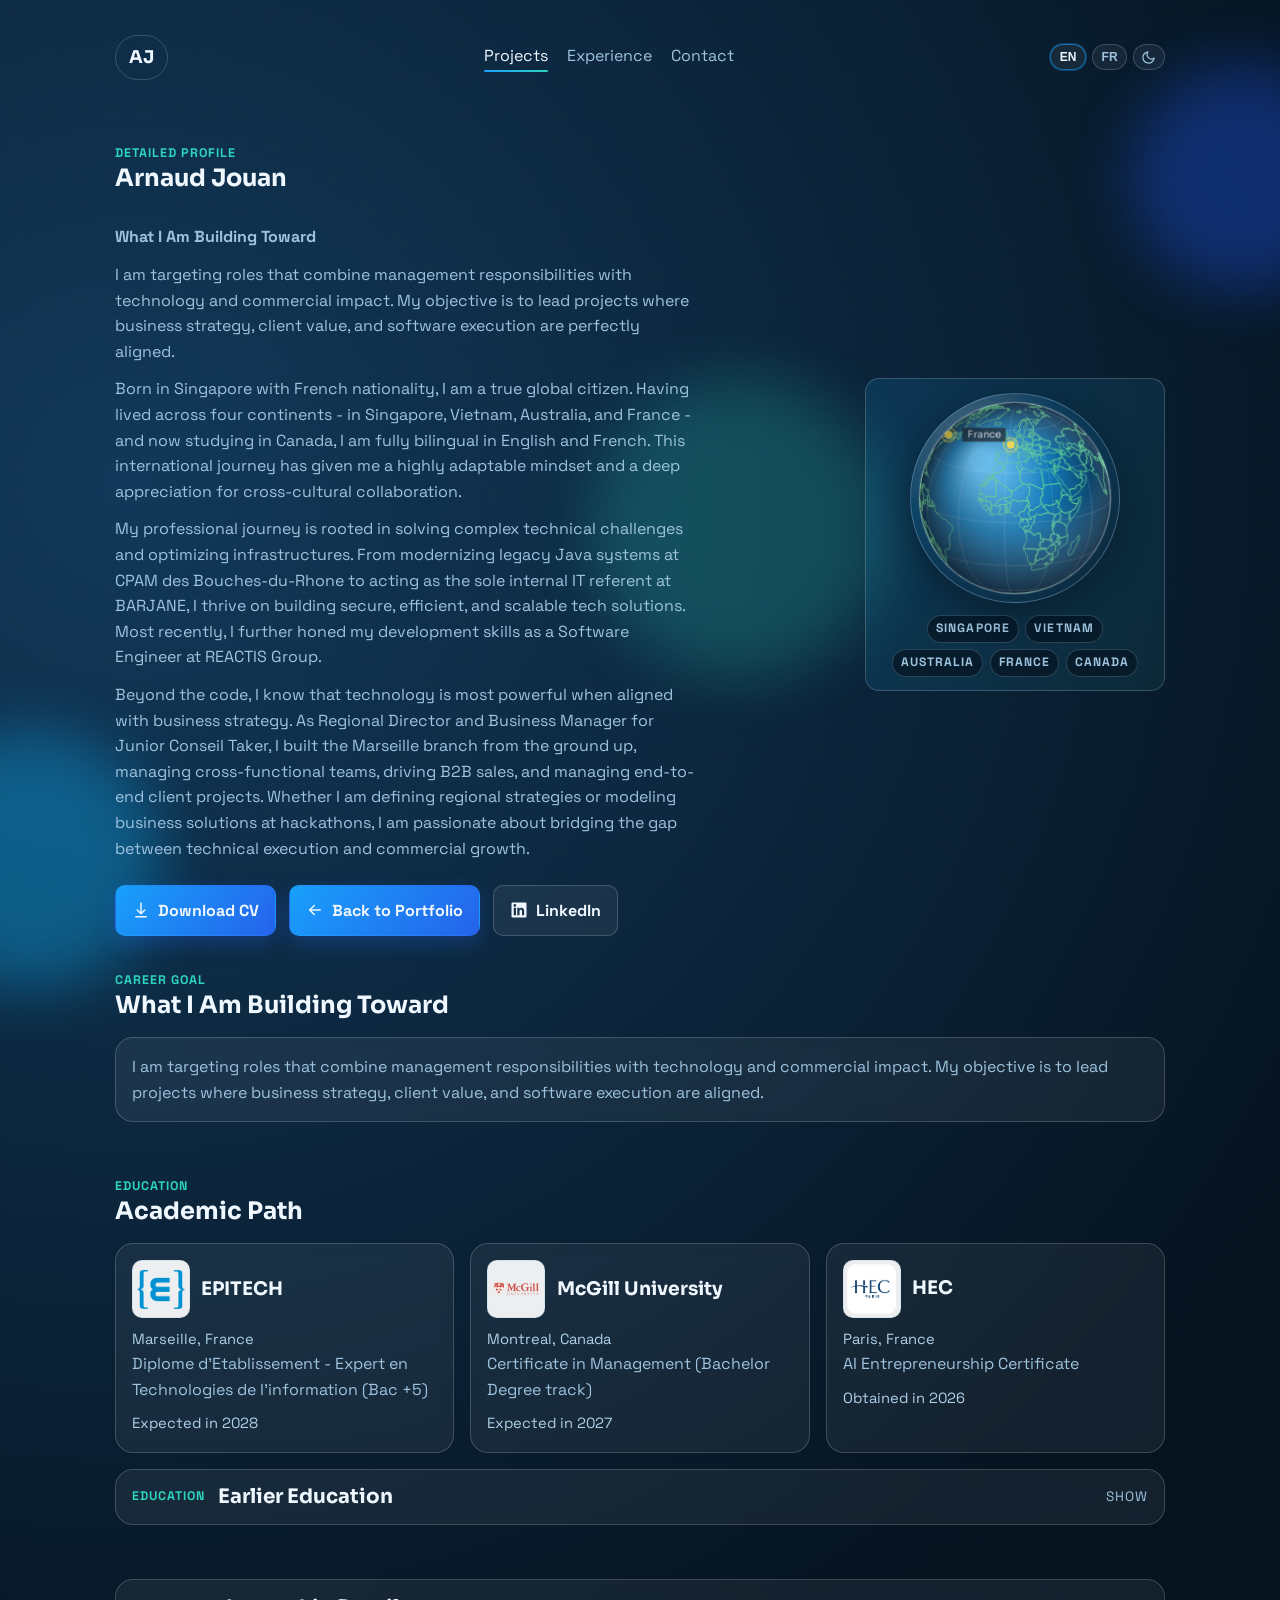
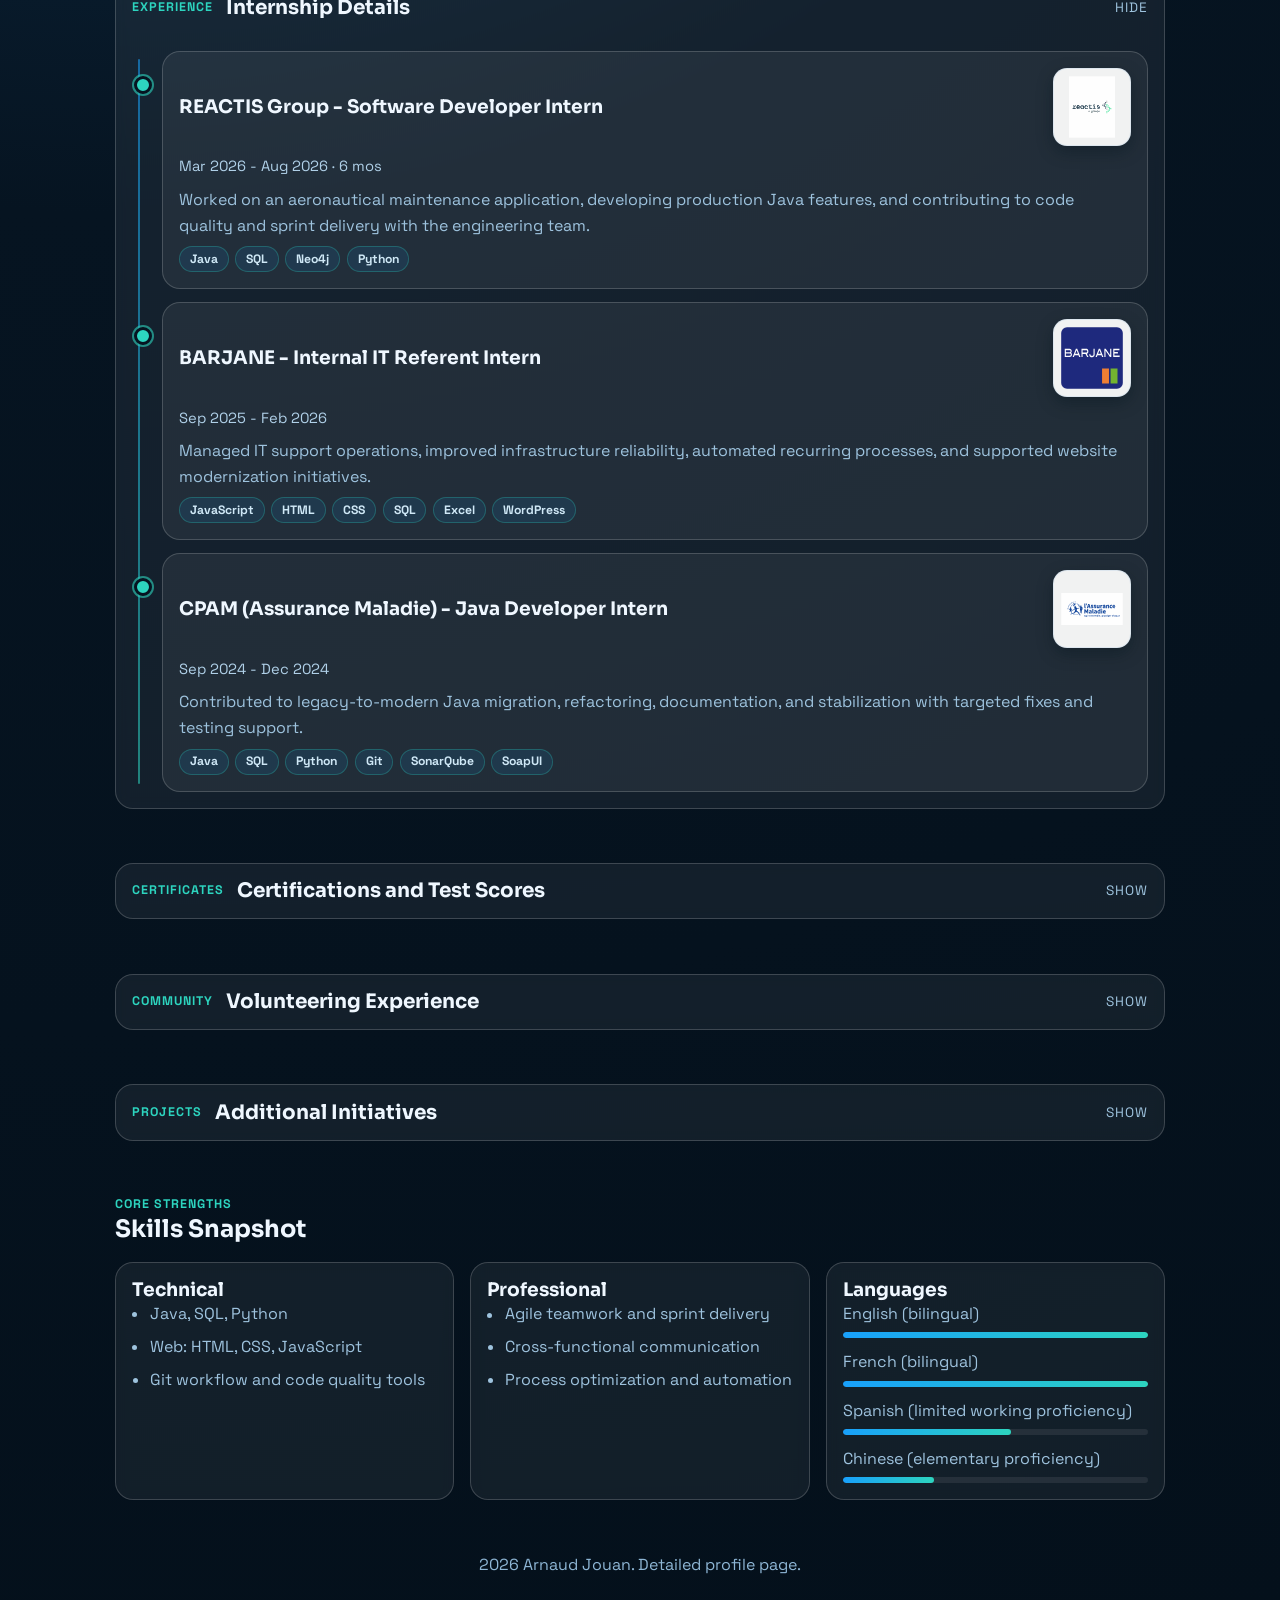
==== commit 94744ff7: "[UPDATE] bio: 4th year + McGill exchange, REACTIS internship completed + aria-label fix" ====
--- a/profile.html
+++ b/profile.html
@@ -390,7 +390,7 @@
       </div>
       <div class="lang-toggle" role="group" aria-label="Language selector">
         <button class="lang-btn" type="button" data-lang="en" aria-pressed="true" aria-label="English">EN</button>
-        <button class="lang-btn" type="button" data-lang="fr" aria-pressed="false" aria-label="Francais">FR</button>
+        <button class="lang-btn" type="button" data-lang="fr" aria-pressed="false" aria-label="Français">FR</button>
       </div>
     </nav>
 
@@ -401,8 +401,8 @@
         <div class="hero-text" data-i18n-html="profile.heroText">
           <p><strong>What I Am Building Toward</strong></p>
           <p>I am targeting roles that combine management responsibilities with technology and commercial impact. My objective is to lead projects where business strategy, client value, and software execution are perfectly aligned.</p>
-          <p>Born in Singapore with French nationality, I am a true global citizen. Having lived across four continents - in Singapore, Vietnam, Australia, and France - and with upcoming studies in Canada, I am fully bilingual in English and French. This international journey has given me a highly adaptable mindset and a deep appreciation for cross-cultural collaboration.</p>
-          <p>My professional journey is rooted in solving complex technical challenges and optimizing infrastructures. From modernizing legacy Java systems at CPAM des Bouches-du-Rhone to acting as the sole internal IT referent at BARJANE, I thrive on building secure, efficient, and scalable tech solutions. Currently, I am further honing my development skills as a Software Engineer at REACTIS Group.</p>
+          <p>Born in Singapore with French nationality, I am a true global citizen. Having lived across four continents - in Singapore, Vietnam, Australia, and France - and now studying in Canada, I am fully bilingual in English and French. This international journey has given me a highly adaptable mindset and a deep appreciation for cross-cultural collaboration.</p>
+          <p>My professional journey is rooted in solving complex technical challenges and optimizing infrastructures. From modernizing legacy Java systems at CPAM des Bouches-du-Rhone to acting as the sole internal IT referent at BARJANE, I thrive on building secure, efficient, and scalable tech solutions. Most recently, I further honed my development skills as a Software Engineer at REACTIS Group.</p>
           <p>Beyond the code, I know that technology is most powerful when aligned with business strategy. As Regional Director and Business Manager for Junior Conseil Taker, I built the Marseille branch from the ground up, managing cross-functional teams, driving B2B sales, and managing end-to-end client projects. Whether I am defining regional strategies or modeling business solutions at hackathons, I am passionate about bridging the gap between technical execution and commercial growth.</p>
         </div>
         <div class="globe-banner" aria-hidden="true">
@@ -552,7 +552,7 @@
             <img class="company-logo" src="assets/logos/logo_Reactis.svg" alt="REACTIS Group logo" loading="lazy" />
             <h3>REACTIS Group - Software Developer Intern</h3>
           </div>
-          <p class="meta">Mar 2026 - Present</p>
+          <p class="meta">Mar 2026 - Aug 2026 · 6 mos</p>
           <p class="muted" data-i18n="experience.reactis.body">Working on an aeronautical maintenance application, developing production Java features, and contributing to code quality and sprint delivery with the engineering team.</p>
           <p class="meta tech-chips" data-i18n="experience.reactis.tools">Languages: Java, SQL, Neo4j, Python</p>
         </article>
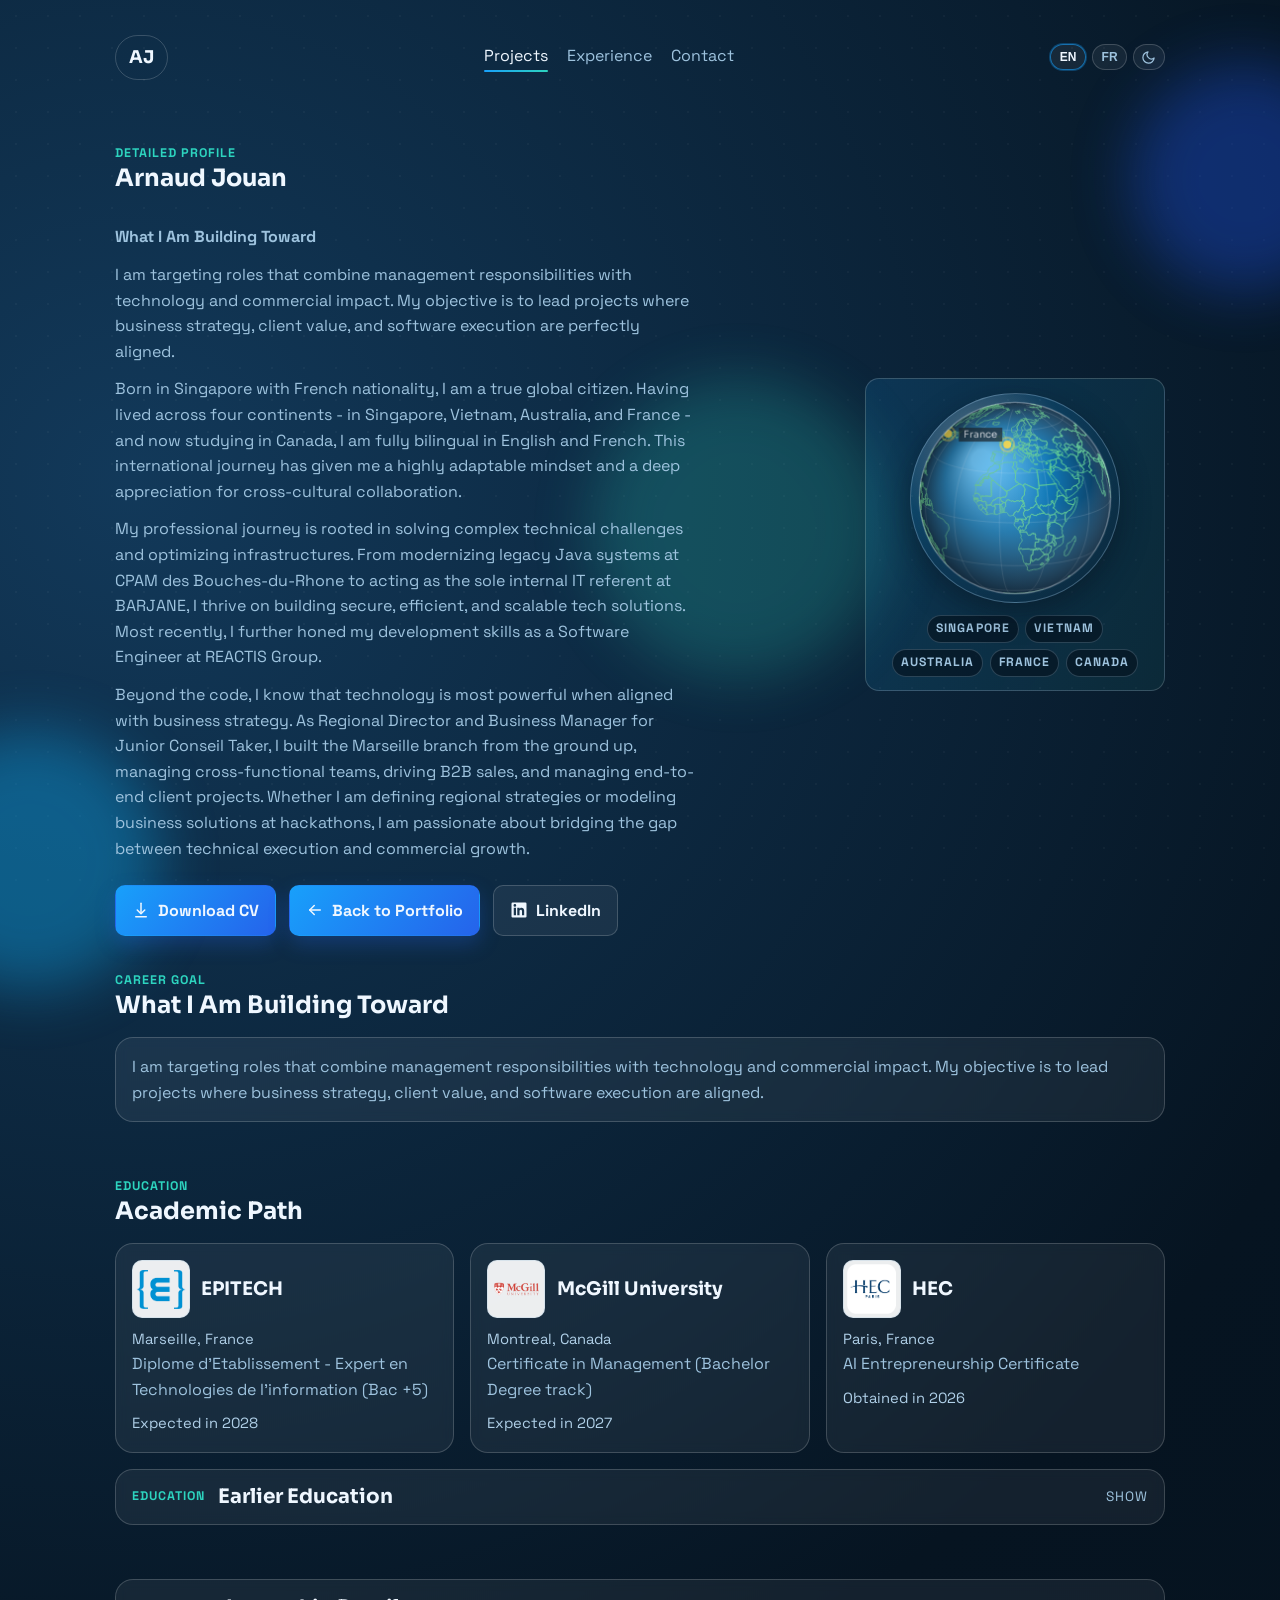
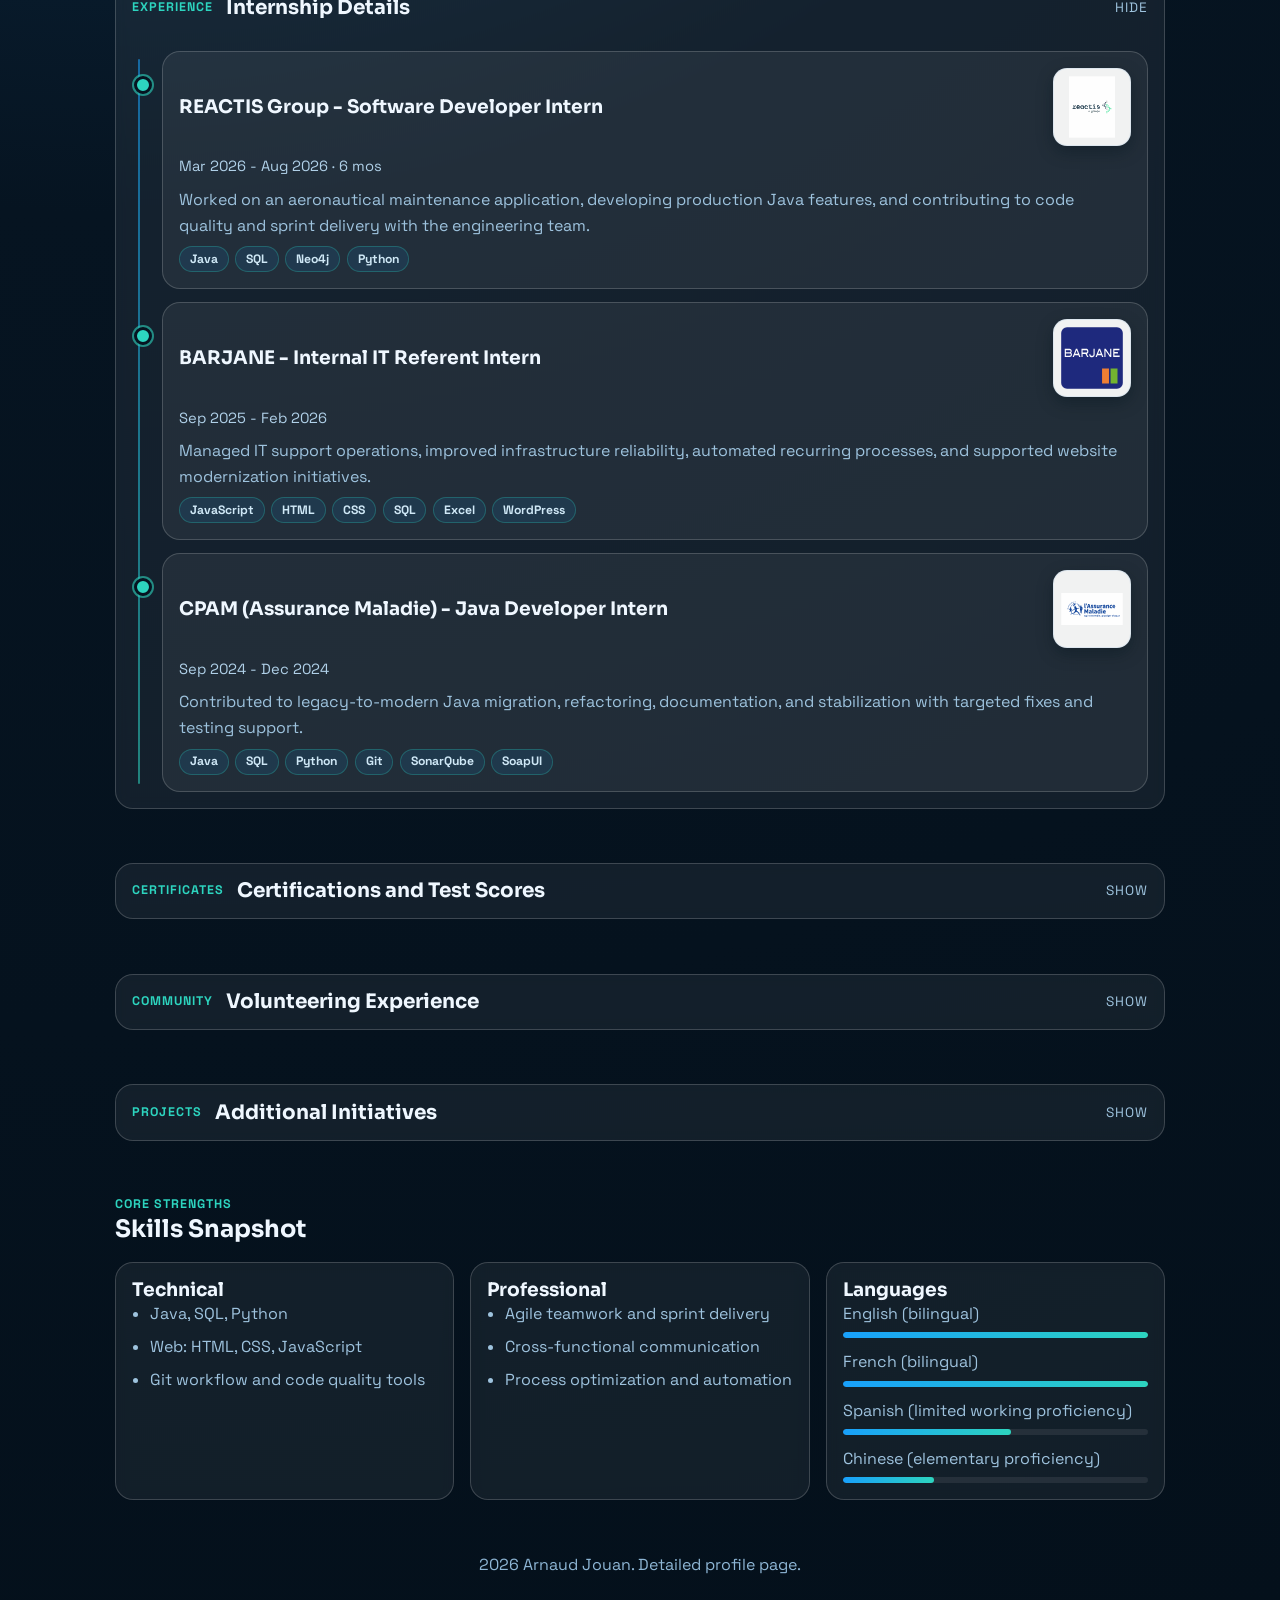
==== commit ca81a6a4: "[ADD] custom 404 page, font preload, explicit img dimensions, refreshed sitemap" ====
--- a/profile.html
+++ b/profile.html
@@ -38,6 +38,8 @@
   <meta name="twitter:description" content="Education, internships, certifications, and career goals of Arnaud Jouan." />
   <meta name="twitter:image" content="https://arjouan.github.io/Portfolio/assets/og-image.png" />
 
+  <link rel="preload" href="assets/fonts/V8mDoQDjQSkFtoMM3T6r8E7mPbF4Cw.woff2" as="font" type="font/woff2" crossorigin />
+  <link rel="preload" href="assets/fonts/xMQ9uFFYT72X5wkB_18qmnndmSdSnh2BAfO5mnuyOo1lfiQwV6-x.woff2" as="font" type="font/woff2" crossorigin />
   <link rel="stylesheet" href="assets/fonts/fonts.css" />
   <link rel="stylesheet" href="styles.css" />
   <style>
@@ -457,7 +459,7 @@
       <div class="detail-grid">
         <article class="section-block">
           <div class="edu-head">
-            <img class="edu-logo" src="assets/logos/epitech%20logo.png" alt="EPITECH logo" loading="lazy" />
+            <img class="edu-logo" width="58" height="58" src="assets/logos/epitech%20logo.png" alt="EPITECH logo" loading="lazy" />
             <h3>EPITECH</h3>
           </div>
           <p class="meta" data-i18n="education.epitech.location">Marseille, France</p>
@@ -466,7 +468,7 @@
         </article>
         <article class="section-block">
           <div class="edu-head">
-            <img class="edu-logo" src="assets/logos/mcgill%20logo.png" alt="McGill University logo" loading="lazy" />
+            <img class="edu-logo" width="58" height="58" src="assets/logos/mcgill%20logo.png" alt="McGill University logo" loading="lazy" />
             <h3>McGill University</h3>
           </div>
           <p class="meta" data-i18n="education.mcgill.location">Montreal, Canada</p>
@@ -475,7 +477,7 @@
         </article>
         <article class="section-block">
           <div class="edu-head">
-            <img class="edu-logo" src="assets/logos/HEC%20logo.png" alt="HEC logo" loading="lazy" />
+            <img class="edu-logo" width="58" height="58" src="assets/logos/HEC%20logo.png" alt="HEC logo" loading="lazy" />
             <h3>HEC</h3>
           </div>
           <p class="meta" data-i18n="education.hec.location">Paris, France</p>
@@ -495,14 +497,14 @@
             <div class="detail-grid">
               <article class="section-block">
                 <div class="edu-head">
-                  <img class="edu-logo" src="assets/logos/lycee%20saint%20louis%20saint%20marie.png" alt="Lycee Saint-Louis Sainte-Marie logo" loading="lazy" />
+                  <img class="edu-logo" width="58" height="58" src="assets/logos/lycee%20saint%20louis%20saint%20marie.png" alt="Lycee Saint-Louis Sainte-Marie logo" loading="lazy" />
                   <h3>Lycee Saint-Louis Sainte-Marie</h3>
                 </div>
                 <p class="meta">Gignac-la-Nerthe, France</p>
               </article>
               <article class="section-block">
                 <div class="edu-head">
-                  <img class="edu-logo" src="assets/logos/bmso%20logo.jpg" alt="BMSO logo" loading="lazy" />
+                  <img class="edu-logo" width="58" height="58" src="assets/logos/bmso%20logo.jpg" alt="BMSO logo" loading="lazy" />
                   <h3>BMSO - Bilingual Montessori School of Paris</h3>
                 </div>
                 <p class="meta">Chantilly, France</p>
@@ -513,21 +515,21 @@
               </article>
               <article class="section-block">
                 <div class="edu-head">
-                  <img class="edu-logo" src="assets/logos/lfs%20logo.webp" alt="Lycee Francais logo" loading="lazy" />
+                  <img class="edu-logo" width="58" height="58" src="assets/logos/lfs%20logo.webp" alt="Lycee Francais logo" loading="lazy" />
                   <h3>Lycee Francais</h3>
                 </div>
                 <p class="meta">Singapore</p>
               </article>
               <article class="section-block">
                 <div class="edu-head">
-                  <img class="edu-logo" src="assets/logos/OFS%20logo%20.png" alt="Overseas Family School logo" loading="lazy" />
+                  <img class="edu-logo" width="58" height="58" src="assets/logos/OFS%20logo%20.png" alt="Overseas Family School logo" loading="lazy" />
                   <h3>Overseas Family School (OFS)</h3>
                 </div>
                 <p class="meta">Singapore</p>
               </article>
               <article class="section-block">
                 <div class="edu-head">
-                  <img class="edu-logo" src="assets/logos/eton%20house%20logo.jpg" alt="EtonHouse logo" loading="lazy" />
+                  <img class="edu-logo" width="58" height="58" src="assets/logos/eton%20house%20logo.jpg" alt="EtonHouse logo" loading="lazy" />
                   <h3>EtonHouse</h3>
                 </div>
                 <p class="meta">Singapore</p>
@@ -549,7 +551,7 @@
           <div class="timeline-detail">
         <article class="timeline-detail-item">
           <div class="timeline-head">
-            <img class="company-logo" src="assets/logos/logo_Reactis.svg" alt="REACTIS Group logo" loading="lazy" />
+            <img class="company-logo" width="78" height="78" src="assets/logos/logo_Reactis.svg" alt="REACTIS Group logo" loading="lazy" />
             <h3>REACTIS Group - Software Developer Intern</h3>
           </div>
           <p class="meta">Mar 2026 - Aug 2026 · 6 mos</p>
@@ -558,7 +560,7 @@
         </article>
         <article class="timeline-detail-item">
           <div class="timeline-head">
-            <img class="company-logo" src="assets/logos/Logo-BARJANE.svg" alt="BARJANE logo" loading="lazy" />
+            <img class="company-logo" width="78" height="78" src="assets/logos/Logo-BARJANE.svg" alt="BARJANE logo" loading="lazy" />
             <h3>BARJANE - Internal IT Referent Intern</h3>
           </div>
           <p class="meta">Sep 2025 - Feb 2026</p>
@@ -567,7 +569,7 @@
         </article>
         <article class="timeline-detail-item">
           <div class="timeline-head">
-            <img class="company-logo" src="assets/logos/logo_CPAM.svg" alt="CPAM logo" loading="lazy" />
+            <img class="company-logo" width="78" height="78" src="assets/logos/logo_CPAM.svg" alt="CPAM logo" loading="lazy" />
             <h3>CPAM (Assurance Maladie) - Java Developer Intern</h3>
           </div>
           <p class="meta">Sep 2024 - Dec 2024</p>
@@ -590,28 +592,28 @@
           <div class="timeline-detail">
             <article class="timeline-detail-item">
               <div class="cert-head">
-                <img class="cert-logo" src="assets/logos/mantu%20logo.png" alt="Mantu logo" loading="lazy" />
+                <img class="cert-logo" width="54" height="54" src="assets/logos/mantu%20logo.png" alt="Mantu logo" loading="lazy" />
                 <h3>The Mantu Manager Program (Business Acquisition)</h3>
               </div>
               <p class="meta" data-i18n="cert.mantu.meta">Mantu · Issued Nov 2025</p>
             </article>
             <article class="timeline-detail-item">
               <div class="cert-head">
-                <img class="cert-logo" src="assets/logos/oxford%20royal.jpg" alt="Oxford Royale logo" loading="lazy" />
+                <img class="cert-logo" width="54" height="54" src="assets/logos/oxford%20royal.jpg" alt="Oxford Royale logo" loading="lazy" />
                 <h3>Oxford Royale Academy</h3>
               </div>
               <p class="meta" data-i18n="cert.oxford.meta">University of Oxford · Issued Jul 2022</p>
             </article>
             <article class="timeline-detail-item">
               <div class="cert-head">
-                <img class="cert-logo" src="assets/logos/IELTS%20logo.jpg" alt="IELTS logo" loading="lazy" />
+                <img class="cert-logo" width="54" height="54" src="assets/logos/IELTS%20logo.jpg" alt="IELTS logo" loading="lazy" />
                 <h3>IELTS</h3>
               </div>
               <p class="meta" data-i18n="cert.ielts.meta">IELTS Official · Issued Jan 2023 · Expired Jan 2025</p>
             </article>
             <article class="timeline-detail-item">
               <div class="cert-head">
-                <img class="cert-logo" src="assets/logos/toefl%20logo.jpg" alt="TOEFL logo" loading="lazy" />
+                <img class="cert-logo" width="54" height="54" src="assets/logos/toefl%20logo.jpg" alt="TOEFL logo" loading="lazy" />
                 <h3>TOEFL iBT</h3>
               </div>
               <p class="meta" data-i18n="cert.toefl.meta">TOEFL · Issued Jun 2025</p>
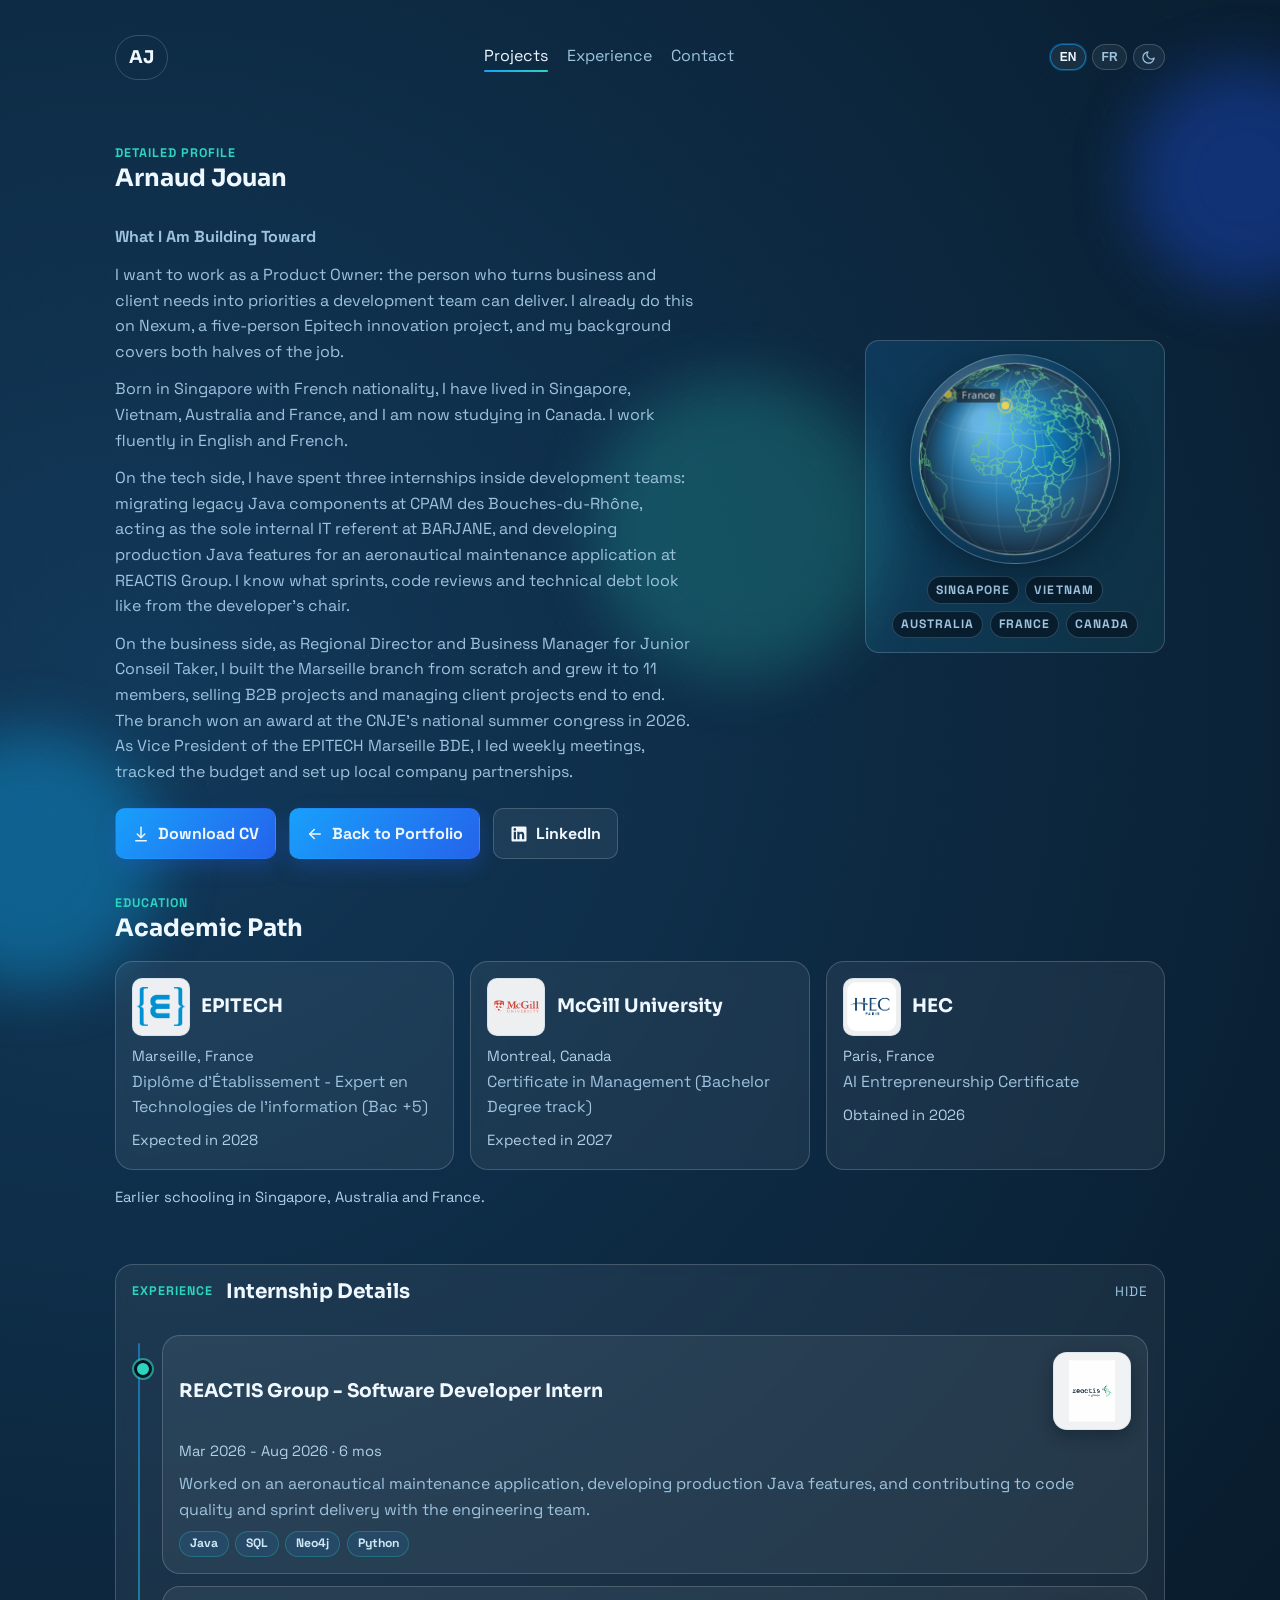
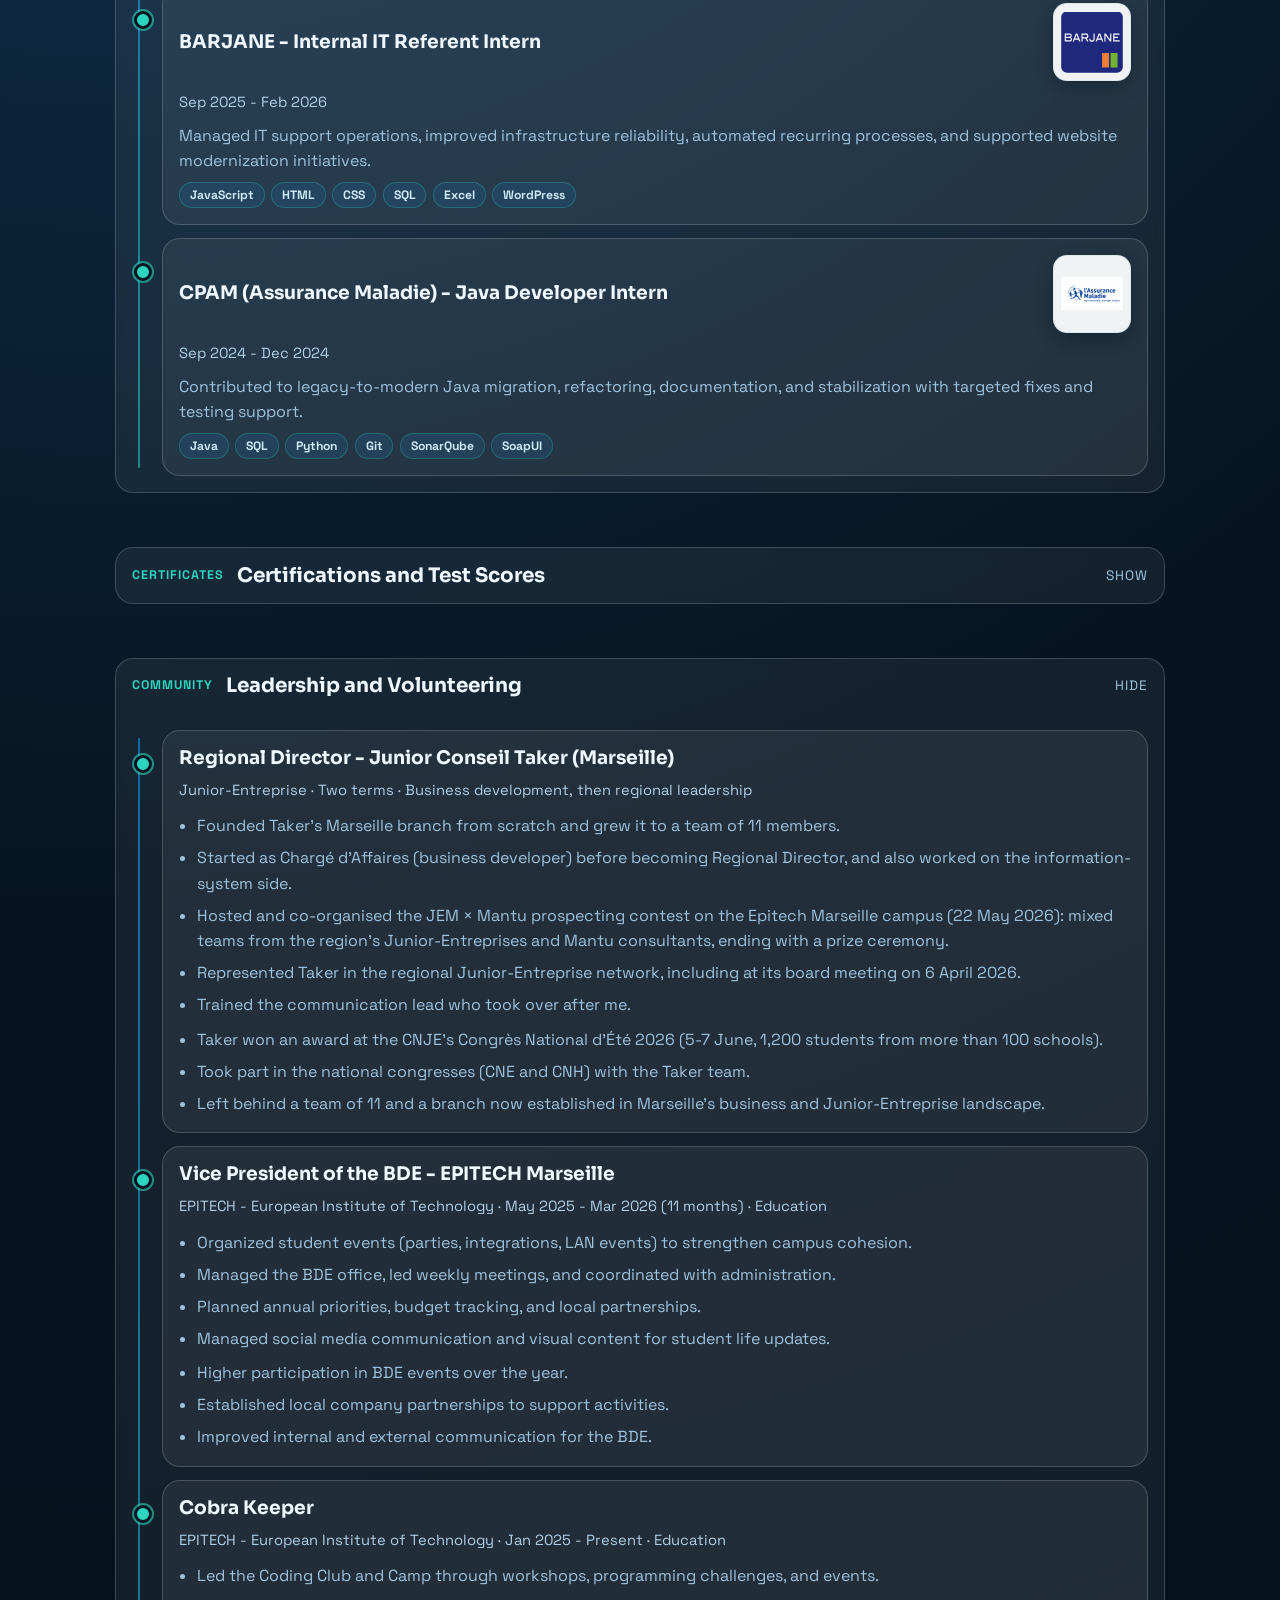
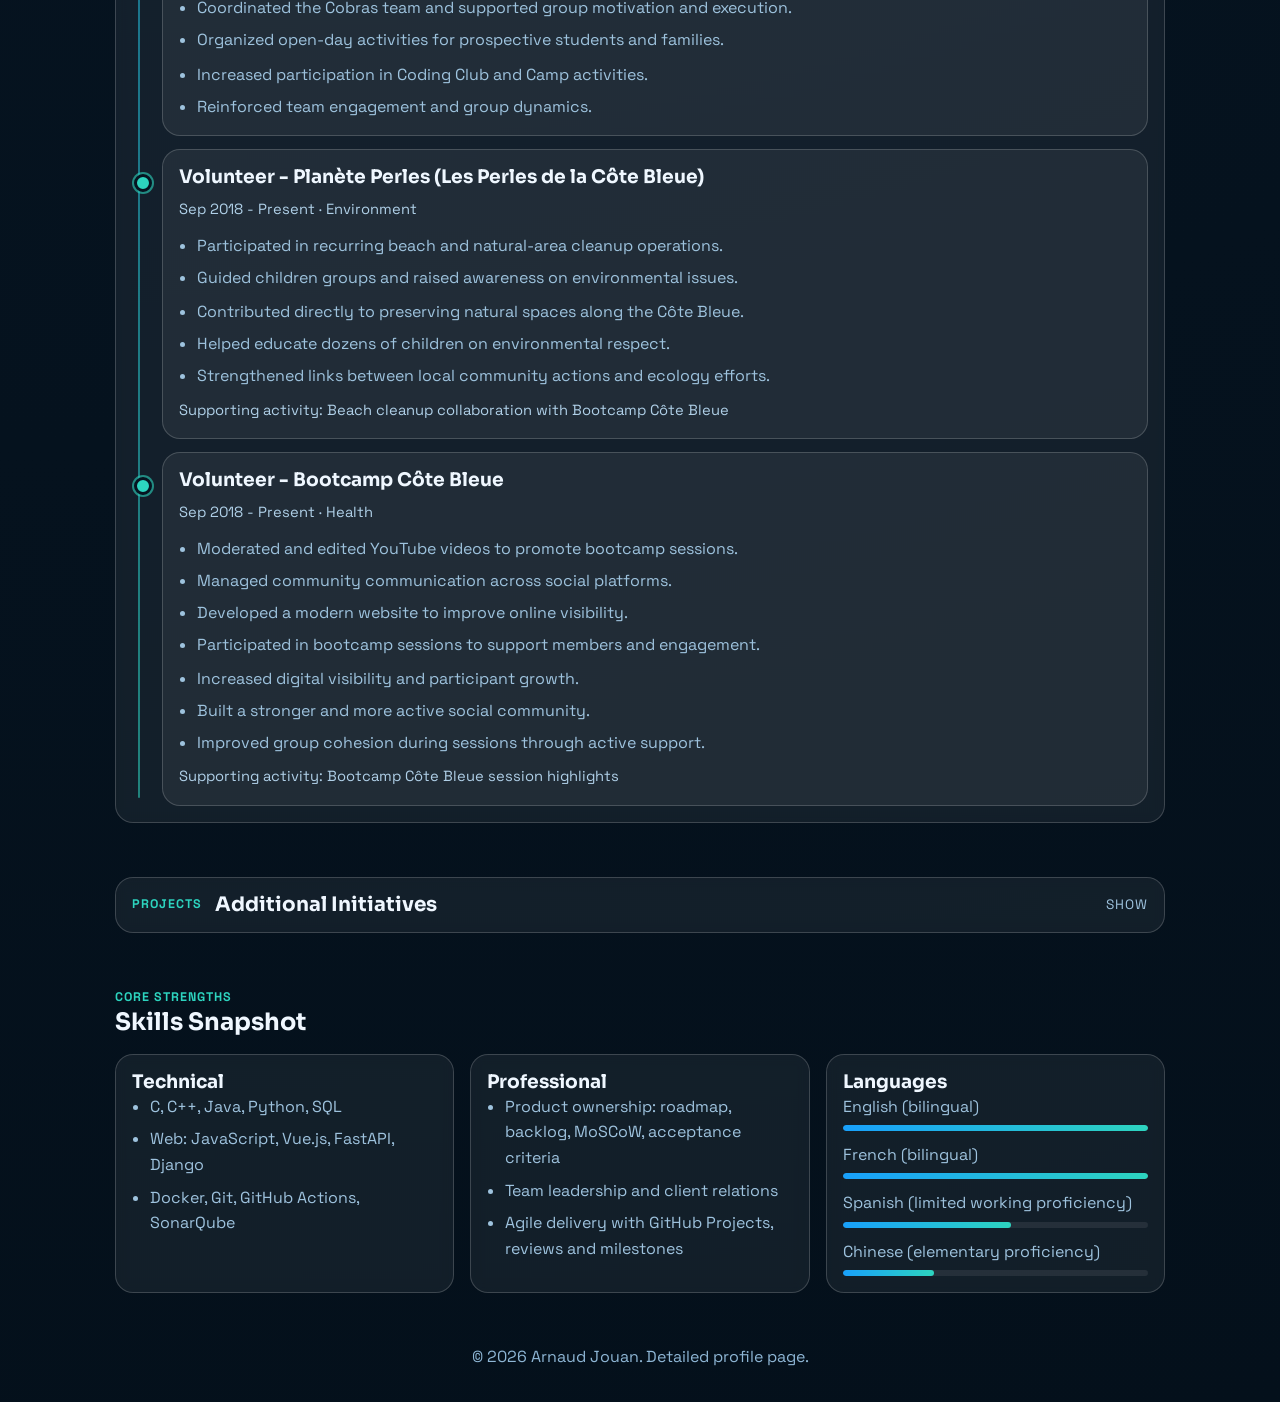
==== commit 389e1395: "Reposition portfolio for Product Owner roles after external review Positioning: headline, About Me, " ====
--- a/profile.html
+++ b/profile.html
@@ -402,10 +402,10 @@
       <div class="profile-intro">
         <div class="hero-text" data-i18n-html="profile.heroText">
           <p><strong>What I Am Building Toward</strong></p>
-          <p>I am targeting roles that combine management responsibilities with technology and commercial impact. My objective is to lead projects where business strategy, client value, and software execution are perfectly aligned.</p>
-          <p>Born in Singapore with French nationality, I am a true global citizen. Having lived across four continents - in Singapore, Vietnam, Australia, and France - and now studying in Canada, I am fully bilingual in English and French. This international journey has given me a highly adaptable mindset and a deep appreciation for cross-cultural collaboration.</p>
-          <p>My professional journey is rooted in solving complex technical challenges and optimizing infrastructures. From modernizing legacy Java systems at CPAM des Bouches-du-Rhone to acting as the sole internal IT referent at BARJANE, I thrive on building secure, efficient, and scalable tech solutions. Most recently, I further honed my development skills as a Software Engineer at REACTIS Group.</p>
-          <p>Beyond the code, I know that technology is most powerful when aligned with business strategy. As Regional Director and Business Manager for Junior Conseil Taker, I built the Marseille branch from the ground up, managing cross-functional teams, driving B2B sales, and managing end-to-end client projects. Whether I am defining regional strategies or modeling business solutions at hackathons, I am passionate about bridging the gap between technical execution and commercial growth.</p>
+          <p>I want to work as a Product Owner: the person who turns business and client needs into priorities a development team can deliver. I already do this on Nexum, a five-person Epitech innovation project, and my background covers both halves of the job.</p>
+          <p>Born in Singapore with French nationality, I have lived in Singapore, Vietnam, Australia and France, and I am now studying in Canada. I work fluently in English and French.</p>
+          <p>On the tech side, I have spent three internships inside development teams: migrating legacy Java components at CPAM des Bouches-du-Rhône, acting as the sole internal IT referent at BARJANE, and developing production Java features for an aeronautical maintenance application at REACTIS Group. I know what sprints, code reviews and technical debt look like from the developer's chair.</p>
+          <p>On the business side, as Regional Director and Business Manager for Junior Conseil Taker, I built the Marseille branch from scratch and grew it to 11 members, selling B2B projects and managing client projects end to end. The branch won an award at the CNJE's national summer congress in 2026. As Vice President of the EPITECH Marseille BDE, I led weekly meetings, tracked the budget and set up local company partnerships.</p>
         </div>
         <div class="globe-banner" aria-hidden="true">
           <div class="globe-canvas-wrap">
@@ -438,18 +438,6 @@
   </header>
 
   <main>
-    <section class="section reveal">
-      <div class="section-title-wrap">
-        <p class="section-kicker" data-i18n="career.kicker">Career Goal</p>
-        <h2 data-i18n="career.title">What I Am Building Toward</h2>
-      </div>
-      <article class="section-block">
-        <p class="muted" data-i18n="career.body">
-          I am targeting roles that combine management responsibilities with technology and commercial impact.
-          My objective is to lead projects where business strategy, client value, and software execution are aligned.
-        </p>
-      </article>
-    </section>
 
     <section class="section reveal">
       <div class="section-title-wrap">
@@ -463,7 +451,7 @@
             <h3>EPITECH</h3>
           </div>
           <p class="meta" data-i18n="education.epitech.location">Marseille, France</p>
-          <p class="muted" data-i18n="education.epitech.program">Diplome d'Etablissement - Expert en Technologies de l'information (Bac +5)</p>
+          <p class="muted" data-i18n="education.epitech.program">Diplôme d'Établissement - Expert en Technologies de l'information (Bac +5)</p>
           <p class="meta" data-i18n="education.epitech.expected">Expected in 2028</p>
         </article>
         <article class="section-block">
@@ -486,58 +474,7 @@
         </article>
       </div>
 
-      <div class="fold-section" style="margin-top: 1rem;">
-        <details>
-          <summary class="fold-summary">
-            <span class="section-kicker" data-i18n="education.kicker">Education</span>
-            <span class="fold-title" data-i18n="education.earlier">Earlier Education</span>
-            <span class="fold-hint"></span>
-          </summary>
-          <div class="fold-content">
-            <div class="detail-grid">
-              <article class="section-block">
-                <div class="edu-head">
-                  <img class="edu-logo" width="58" height="58" src="assets/logos/lycee%20saint%20louis%20saint%20marie.png" alt="Lycee Saint-Louis Sainte-Marie logo" loading="lazy" />
-                  <h3>Lycee Saint-Louis Sainte-Marie</h3>
-                </div>
-                <p class="meta">Gignac-la-Nerthe, France</p>
-              </article>
-              <article class="section-block">
-                <div class="edu-head">
-                  <img class="edu-logo" width="58" height="58" src="assets/logos/bmso%20logo.jpg" alt="BMSO logo" loading="lazy" />
-                  <h3>BMSO - Bilingual Montessori School of Paris</h3>
-                </div>
-                <p class="meta">Chantilly, France</p>
-              </article>
-              <article class="section-block">
-                <h3>Australian International School</h3>
-                <p class="meta">Sydney, Australia</p>
-              </article>
-              <article class="section-block">
-                <div class="edu-head">
-                  <img class="edu-logo" width="58" height="58" src="assets/logos/lfs%20logo.webp" alt="Lycee Francais logo" loading="lazy" />
-                  <h3>Lycee Francais</h3>
-                </div>
-                <p class="meta">Singapore</p>
-              </article>
-              <article class="section-block">
-                <div class="edu-head">
-                  <img class="edu-logo" width="58" height="58" src="assets/logos/OFS%20logo%20.png" alt="Overseas Family School logo" loading="lazy" />
-                  <h3>Overseas Family School (OFS)</h3>
-                </div>
-                <p class="meta">Singapore</p>
-              </article>
-              <article class="section-block">
-                <div class="edu-head">
-                  <img class="edu-logo" width="58" height="58" src="assets/logos/eton%20house%20logo.jpg" alt="EtonHouse logo" loading="lazy" />
-                  <h3>EtonHouse</h3>
-                </div>
-                <p class="meta">Singapore</p>
-              </article>
-            </div>
-          </div>
-        </details>
-      </div>
+      <p class="meta" style="margin-top: 1rem;" data-i18n="education.earlier">Earlier schooling in Singapore, Australia and France.</p>
     </section>
 
     <section id="experience" class="section reveal fold-section">
@@ -624,14 +561,31 @@
     </section>
 
     <section class="section reveal fold-section">
-      <details>
+      <details open>
         <summary class="fold-summary">
           <span class="section-kicker" data-i18n="community.kicker">Community</span>
-          <span class="fold-title" data-i18n="community.title">Volunteering Experience</span>
+          <span class="fold-title" data-i18n="community.title">Leadership and Volunteering</span>
           <span class="fold-hint"></span>
         </summary>
         <div class="fold-content">
           <div class="timeline-detail">
+            <article class="timeline-detail-item">
+              <h3 data-i18n="community.taker.title">Regional Director - Junior Conseil Taker (Marseille)</h3>
+              <p class="meta" data-i18n="community.taker.meta">Junior-Entreprise · Two terms · Business development, then regional leadership</p>
+              <ul class="detail-list">
+                <li data-i18n="community.taker.detail1">Founded Taker's Marseille branch from scratch and grew it to a team of 11 members.</li>
+                <li data-i18n="community.taker.detail2">Started as Chargé d'Affaires (business developer) before becoming Regional Director, and also worked on the information-system side.</li>
+                <li data-i18n="community.taker.detail3">Hosted and co-organised the JEM × Mantu prospecting contest on the Epitech Marseille campus (22 May 2026): mixed teams from the region's Junior-Entreprises and Mantu consultants, ending with a prize ceremony.</li>
+                <li data-i18n="community.taker.detail4">Represented Taker in the regional Junior-Entreprise network, including at its board meeting on 6 April 2026.</li>
+                <li data-i18n="community.taker.detail5">Trained the communication lead who took over after me.</li>
+              </ul>
+              <ul class="impact-list">
+                <li data-i18n="community.taker.impact1">Taker won an award at the CNJE's Congrès National d'Été 2026 (5-7 June, 1,200 students from more than 100 schools).</li>
+                <li data-i18n="community.taker.impact2">Took part in the national congresses (CNE and CNH) with the Taker team.</li>
+                <li data-i18n="community.taker.impact3">Left behind a team of 11 and a branch now established in Marseille's business and Junior-Entreprise landscape.</li>
+              </ul>
+            </article>
+
             <article class="timeline-detail-item">
               <h3 data-i18n="community.bde.title">Vice President of the BDE - EPITECH Marseille</h3>
               <p class="meta" data-i18n="community.bde.meta">EPITECH - European Institute of Technology · May 2025 - Mar 2026 (11 months) · Education</p>
@@ -663,22 +617,22 @@
             </article>
 
             <article class="timeline-detail-item">
-              <h3 data-i18n="community.planete.title">Volunteer - Planete Perles (Les Perles de la Cote Bleue)</h3>
+              <h3 data-i18n="community.planete.title">Volunteer - Planète Perles (Les Perles de la Côte Bleue)</h3>
               <p class="meta" data-i18n="community.planete.meta">Sep 2018 - Present · Environment</p>
               <ul class="detail-list">
                 <li data-i18n="community.planete.detail1">Participated in recurring beach and natural-area cleanup operations.</li>
                 <li data-i18n="community.planete.detail2">Guided children groups and raised awareness on environmental issues.</li>
               </ul>
               <ul class="impact-list">
-                <li data-i18n="community.planete.impact1">Contributed directly to preserving natural spaces along the Cote Bleue.</li>
+                <li data-i18n="community.planete.impact1">Contributed directly to preserving natural spaces along the Côte Bleue.</li>
                 <li data-i18n="community.planete.impact2">Helped educate dozens of children on environmental respect.</li>
                 <li data-i18n="community.planete.impact3">Strengthened links between local community actions and ecology efforts.</li>
               </ul>
-              <p class="meta" data-i18n="community.planete.support">Supporting activity: Beach cleanup collaboration with Bootcamp Cote Bleue</p>
-            </article>
-
-            <article class="timeline-detail-item">
-              <h3 data-i18n="community.bootcamp.title">Volunteer - Bootcamp Cote Bleue</h3>
+              <p class="meta" data-i18n="community.planete.support">Supporting activity: Beach cleanup collaboration with Bootcamp Côte Bleue</p>
+            </article>
+
+            <article class="timeline-detail-item">
+              <h3 data-i18n="community.bootcamp.title">Volunteer - Bootcamp Côte Bleue</h3>
               <p class="meta" data-i18n="community.bootcamp.meta">Sep 2018 - Present · Health</p>
               <ul class="detail-list">
                 <li data-i18n="community.bootcamp.detail1">Moderated and edited YouTube videos to promote bootcamp sessions.</li>
@@ -691,7 +645,7 @@
                 <li data-i18n="community.bootcamp.impact2">Built a stronger and more active social community.</li>
                 <li data-i18n="community.bootcamp.impact3">Improved group cohesion during sessions through active support.</li>
               </ul>
-              <p class="meta" data-i18n="community.bootcamp.support">Supporting activity: Bootcamp Cote Bleue session highlights</p>
+              <p class="meta" data-i18n="community.bootcamp.support">Supporting activity: Bootcamp Côte Bleue session highlights</p>
             </article>
           </div>
         </div>
@@ -707,24 +661,6 @@
         </summary>
         <div class="fold-content">
           <div class="timeline-detail">
-            <article class="timeline-detail-item">
-              <h3 data-i18n="projects.jeb.title">JEB Incubator - Survivor Seminar EPITECH</h3>
-              <p class="meta" data-i18n="projects.jeb.meta">Sep 2025 · Associated with EPITECH - European Institute of Technology</p>
-              <p class="muted" data-i18n="projects.jeb.body">Delivered in 21 days a web platform designed to showcase incubator projects and facilitate connections between startups, investors, and partners.</p>
-              <ul class="detail-list">
-                <li data-i18n="projects.jeb.detail1">Built project catalog pages, startup spaces, internal messaging, news, and event calendar features.</li>
-                <li data-i18n="projects.jeb.detail2">Implemented a full backend with CRUD operations and synchronized database integration with an existing API.</li>
-                <li data-i18n="projects.jeb.detail3">Developed a responsive, accessibility-focused frontend and an admin back-office for content, user, and statistics management.</li>
-                <li data-i18n="projects.jeb.detail4">Worked in agile mode with continuous client feedback and evolving requirements on features, priorities, and design.</li>
-              </ul>
-              <ul class="impact-list">
-                <li data-i18n="projects.jeb.impact1">Grade A for the project delivery.</li>
-                <li data-i18n="projects.jeb.impact2">Functional solution delivered within a short timeline.</li>
-                <li data-i18n="projects.jeb.impact3">Strengthened fullstack, UX/UI, client management, and agile collaboration skills.</li>
-              </ul>
-              <p class="meta tech-chips" data-i18n="projects.jeb.stack">Tech stack: Vite, Vue.js, Django, Python, Docker, GitHub Actions</p>
-              <p class="meta" data-i18n="projects.jeb.support">Supporting material: Project presentation, main website page</p>
-            </article>
 
             <article class="timeline-detail-item">
               <h3 data-i18n="projects.hackathon.title">Hackathon KEDGE Business School x EPITECH</h3>
@@ -757,17 +693,17 @@
         <article class="section-block">
           <h3 data-i18n="skills.technical">Technical</h3>
           <ul class="list-clean">
-            <li data-i18n="skills.technical.item1">Java, SQL, Python</li>
-            <li data-i18n="skills.technical.item2">Web: HTML, CSS, JavaScript</li>
-            <li data-i18n="skills.technical.item3">Git workflow and code quality tools</li>
+            <li data-i18n="skills.technical.item1">C, C++, Java, Python, SQL</li>
+            <li data-i18n="skills.technical.item2">Web: JavaScript, Vue.js, FastAPI, Django</li>
+            <li data-i18n="skills.technical.item3">Docker, Git, GitHub Actions, SonarQube</li>
           </ul>
         </article>
         <article class="section-block">
           <h3 data-i18n="skills.professional">Professional</h3>
           <ul class="list-clean">
-            <li data-i18n="skills.professional.item1">Agile teamwork and sprint delivery</li>
-            <li data-i18n="skills.professional.item2">Cross-functional communication</li>
-            <li data-i18n="skills.professional.item3">Process optimization and automation</li>
+            <li data-i18n="skills.professional.item1">Product ownership: roadmap, backlog, MoSCoW, acceptance criteria</li>
+            <li data-i18n="skills.professional.item2">Team leadership and client relations</li>
+            <li data-i18n="skills.professional.item3">Agile delivery with GitHub Projects, reviews and milestones</li>
           </ul>
         </article>
         <article class="section-block">
@@ -796,7 +732,7 @@
   </main>
 
   <footer class="section footer">
-    <p data-i18n-html="footer.profile"><span id="year"></span> Arnaud Jouan. Detailed profile page.</p>
+    <p data-i18n-html="footer.profile">© <span id="year"></span> Arnaud Jouan. Detailed profile page.</p>
   </footer>
 
   <script defer src="assets/world-geo.js"></script>
--- a/styles.css
+++ b/styles.css
@@ -218,6 +218,7 @@
 
 html {
   scroll-behavior: smooth;
+  overflow-x: clip;
 }
 
 body {
@@ -229,6 +230,7 @@
   line-height: 1.6;
   position: relative;
   overflow-x: hidden;
+  overflow-x: clip;
 }
 
 /* Themed scrollbar. */
@@ -556,6 +558,39 @@
   display: flex;
   flex-wrap: wrap;
   gap: 0.8rem;
+}
+
+/* Key figures row in the home hero. */
+.hero-stats {
+  list-style: none;
+  margin: 1.5rem 0 0;
+  padding: 0;
+  display: grid;
+  grid-template-columns: repeat(auto-fit, minmax(150px, 1fr));
+  gap: 0.8rem;
+  max-width: 820px;
+}
+
+.hero-stats li {
+  background: var(--surface);
+  border: 1px solid var(--surface-border);
+  border-radius: var(--radius);
+  padding: 0.8rem 1rem;
+  display: grid;
+  gap: 0.2rem;
+}
+
+.hero-stats strong {
+  font-family: "Sora", "Space Grotesk", sans-serif;
+  font-size: 1.6rem;
+  line-height: 1.1;
+  color: var(--accent-2);
+}
+
+.hero-stats span {
+  color: var(--muted);
+  font-size: 0.85rem;
+  line-height: 1.35;
 }
 
 .btn {
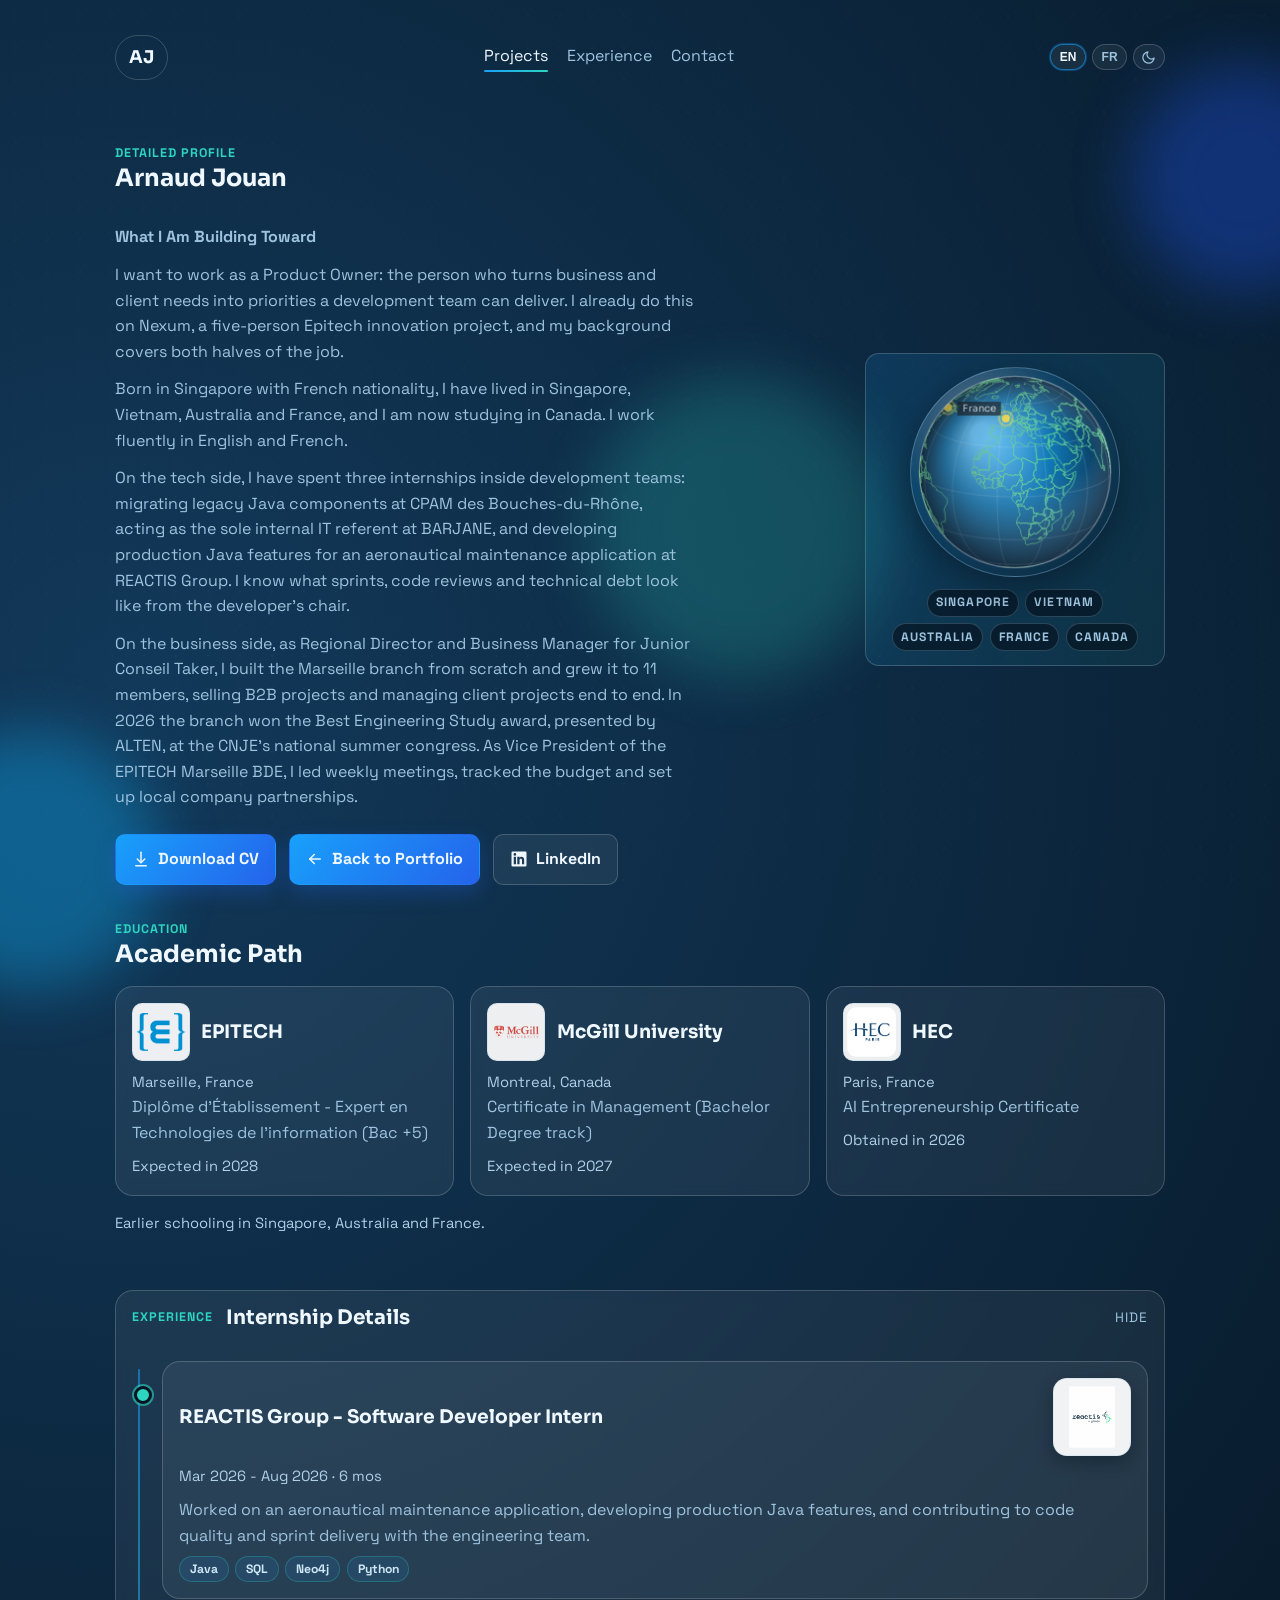
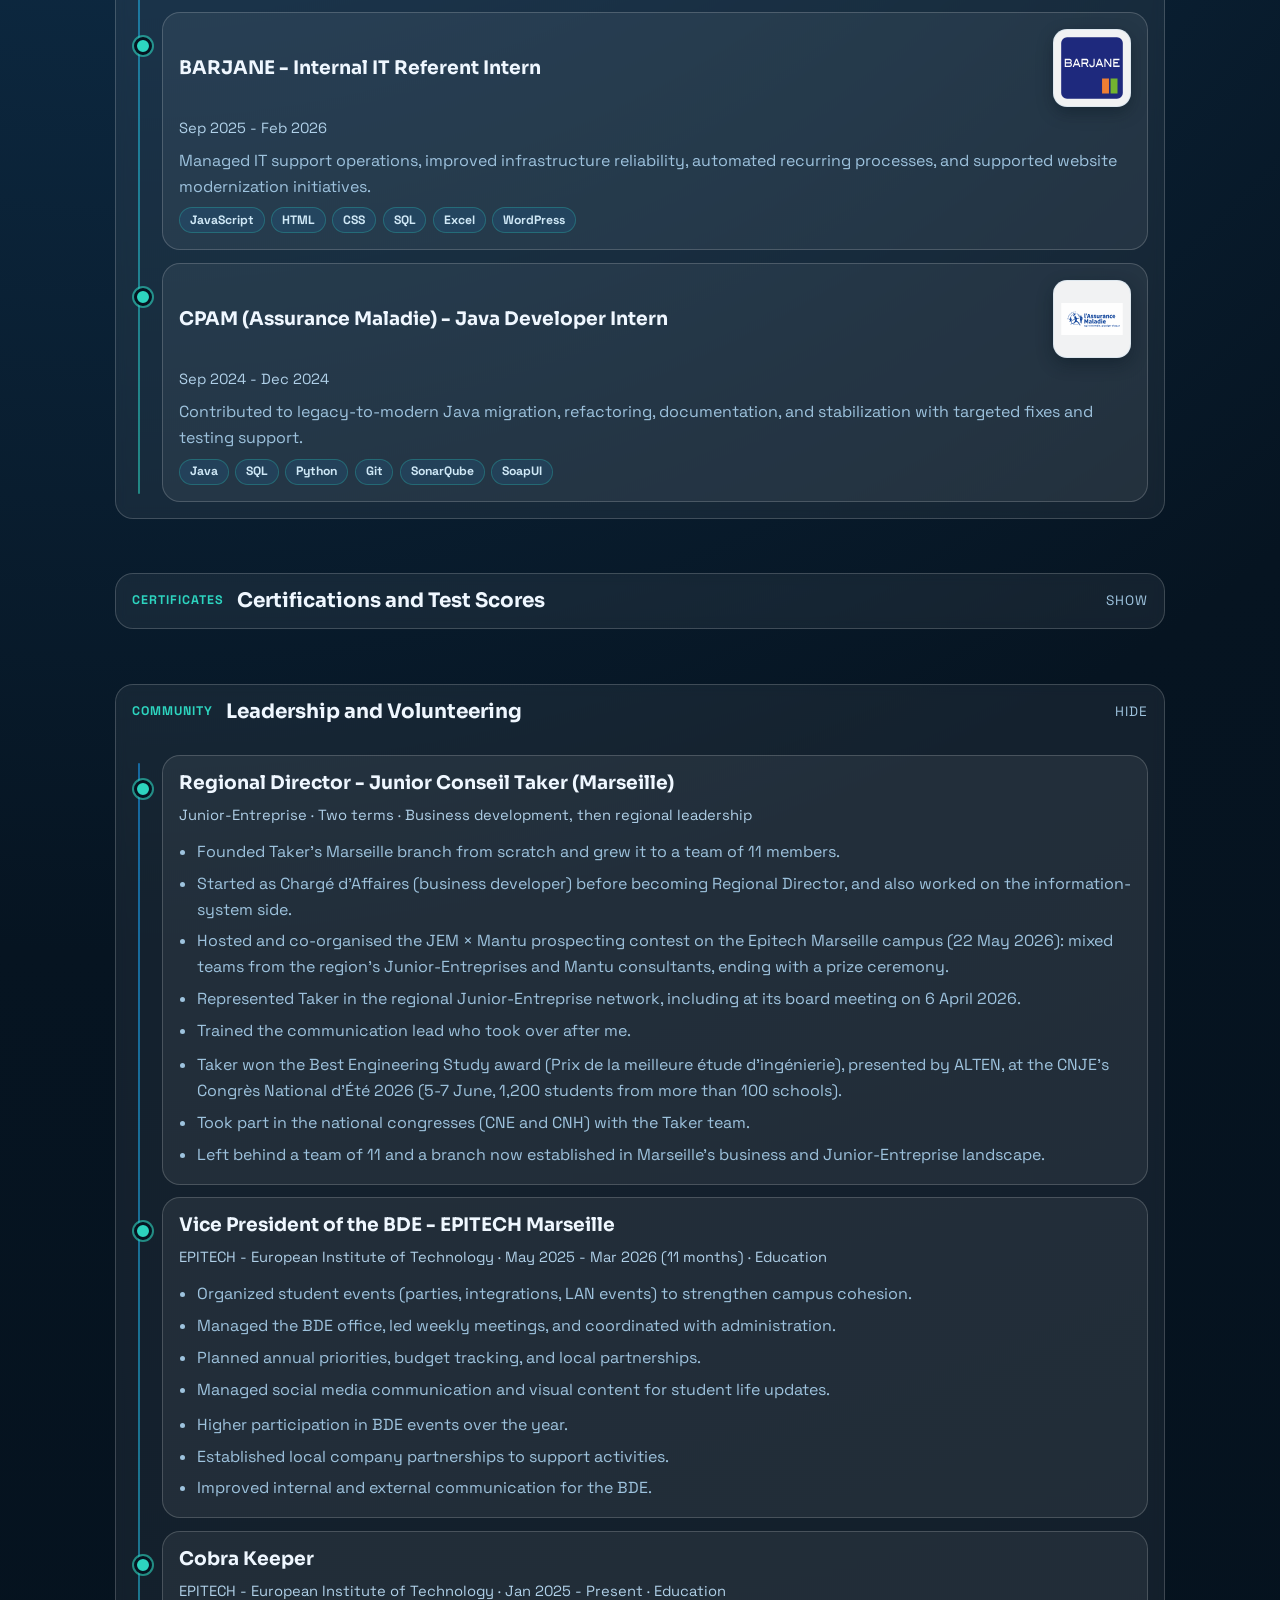
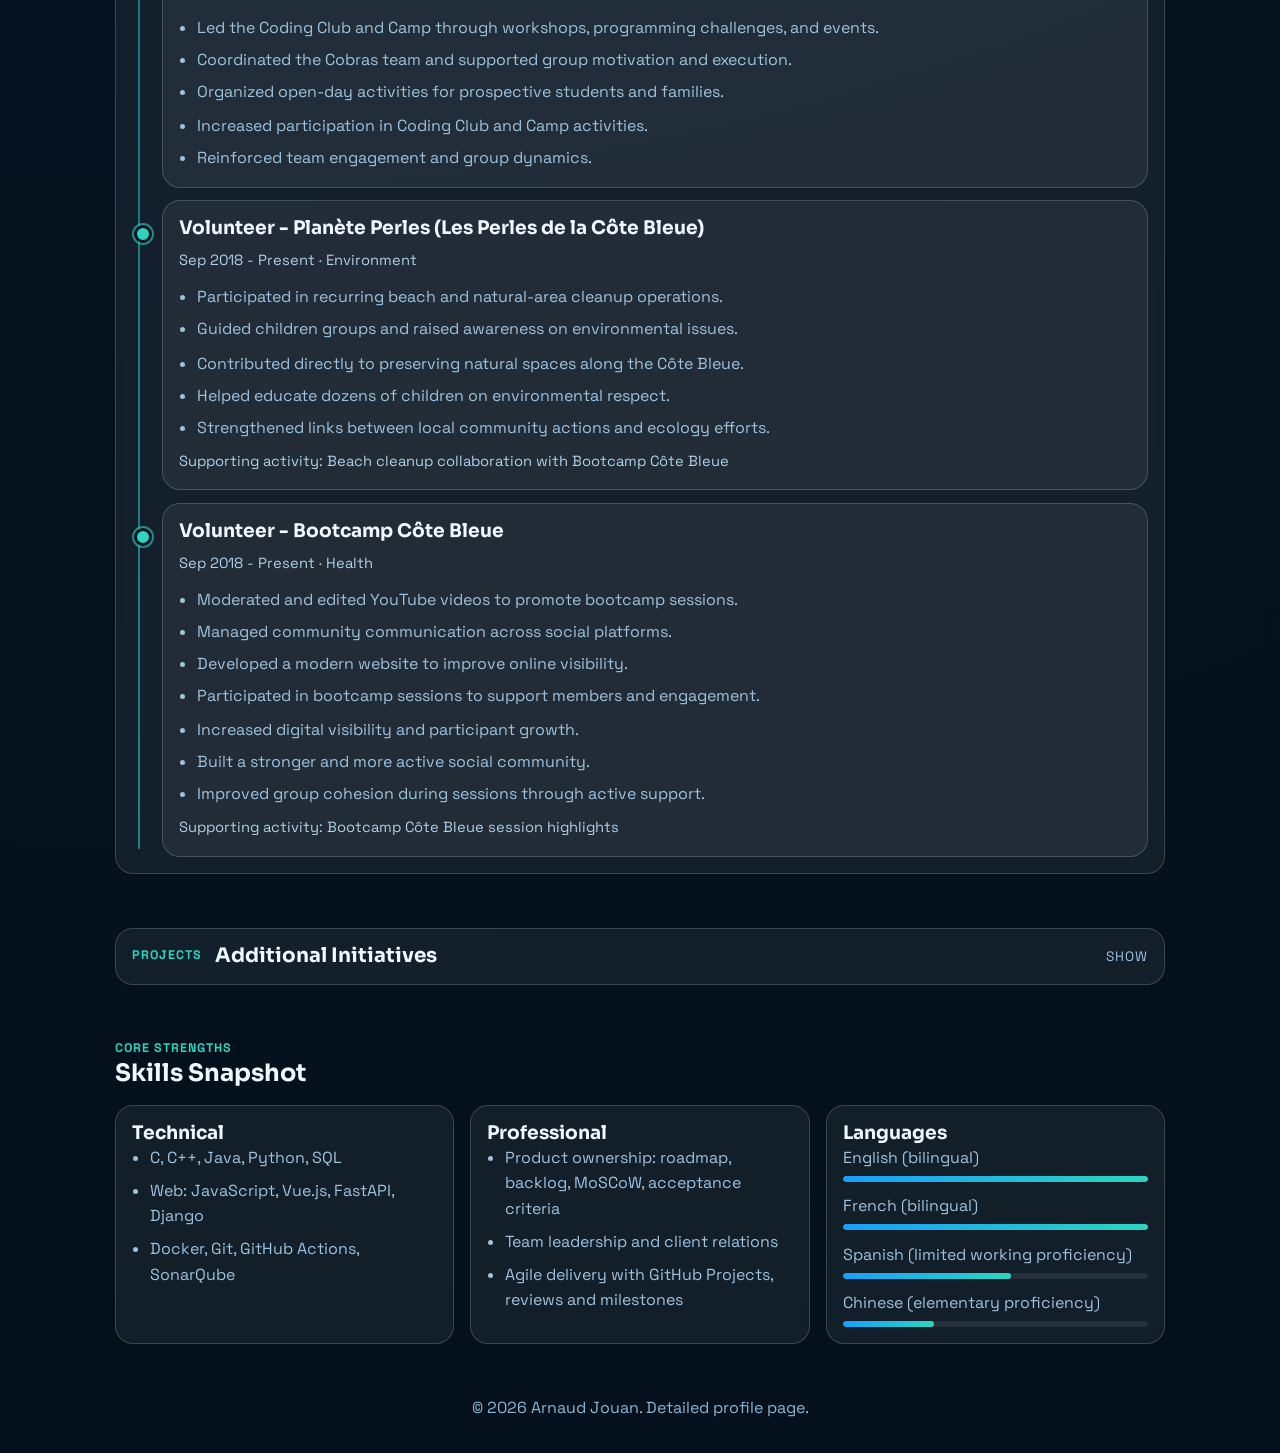
==== commit 37375289: "Name Taker's CNE 2026 award: Best Engineering Study, presented by ALTEN Replaces the generic "an awa" ====
--- a/profile.html
+++ b/profile.html
@@ -405,7 +405,7 @@
           <p>I want to work as a Product Owner: the person who turns business and client needs into priorities a development team can deliver. I already do this on Nexum, a five-person Epitech innovation project, and my background covers both halves of the job.</p>
           <p>Born in Singapore with French nationality, I have lived in Singapore, Vietnam, Australia and France, and I am now studying in Canada. I work fluently in English and French.</p>
           <p>On the tech side, I have spent three internships inside development teams: migrating legacy Java components at CPAM des Bouches-du-Rhône, acting as the sole internal IT referent at BARJANE, and developing production Java features for an aeronautical maintenance application at REACTIS Group. I know what sprints, code reviews and technical debt look like from the developer's chair.</p>
-          <p>On the business side, as Regional Director and Business Manager for Junior Conseil Taker, I built the Marseille branch from scratch and grew it to 11 members, selling B2B projects and managing client projects end to end. The branch won an award at the CNJE's national summer congress in 2026. As Vice President of the EPITECH Marseille BDE, I led weekly meetings, tracked the budget and set up local company partnerships.</p>
+          <p>On the business side, as Regional Director and Business Manager for Junior Conseil Taker, I built the Marseille branch from scratch and grew it to 11 members, selling B2B projects and managing client projects end to end. In 2026 the branch won the Best Engineering Study award, presented by ALTEN, at the CNJE's national summer congress. As Vice President of the EPITECH Marseille BDE, I led weekly meetings, tracked the budget and set up local company partnerships.</p>
         </div>
         <div class="globe-banner" aria-hidden="true">
           <div class="globe-canvas-wrap">
@@ -580,7 +580,7 @@
                 <li data-i18n="community.taker.detail5">Trained the communication lead who took over after me.</li>
               </ul>
               <ul class="impact-list">
-                <li data-i18n="community.taker.impact1">Taker won an award at the CNJE's Congrès National d'Été 2026 (5-7 June, 1,200 students from more than 100 schools).</li>
+                <li data-i18n="community.taker.impact1">Taker won the Best Engineering Study award (Prix de la meilleure étude d'ingénierie), presented by ALTEN, at the CNJE's Congrès National d'Été 2026 (5-7 June, 1,200 students from more than 100 schools).</li>
                 <li data-i18n="community.taker.impact2">Took part in the national congresses (CNE and CNH) with the Taker team.</li>
                 <li data-i18n="community.taker.impact3">Left behind a team of 11 and a branch now established in Marseille's business and Junior-Entreprise landscape.</li>
               </ul>
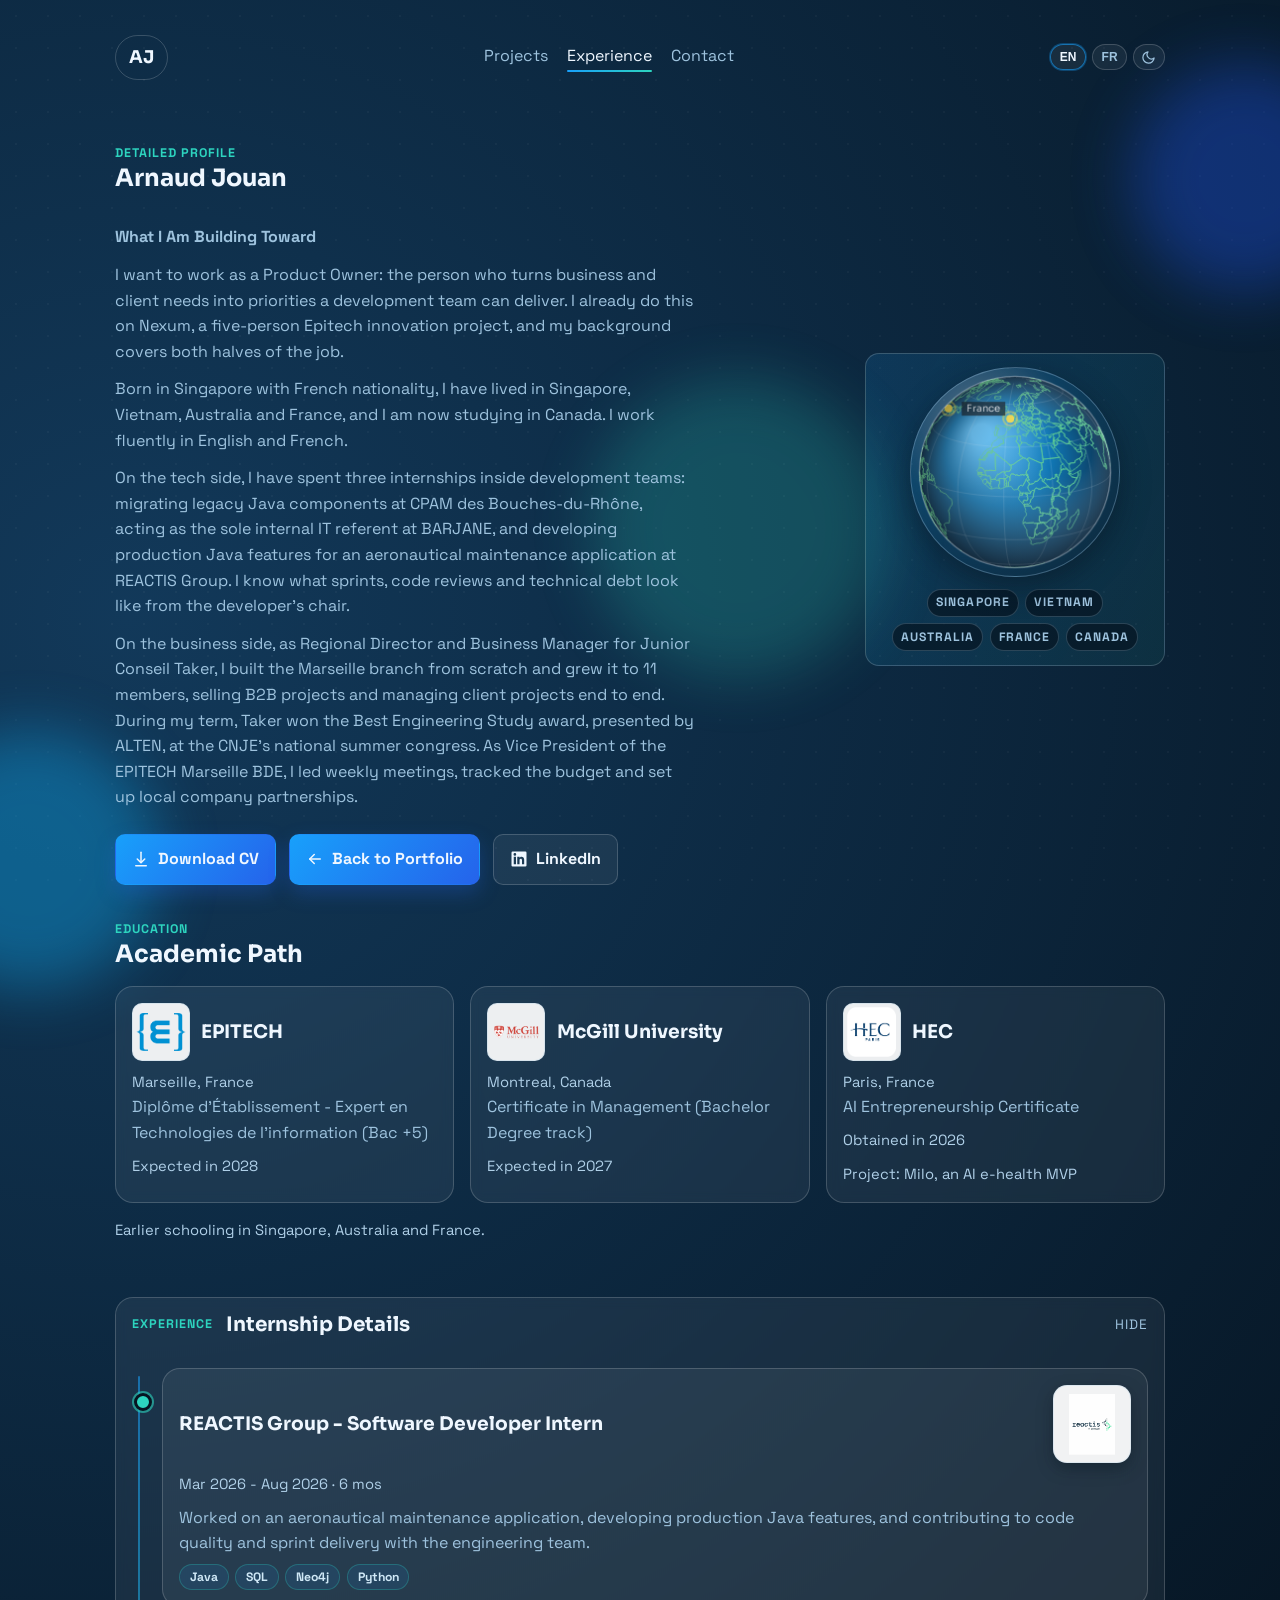
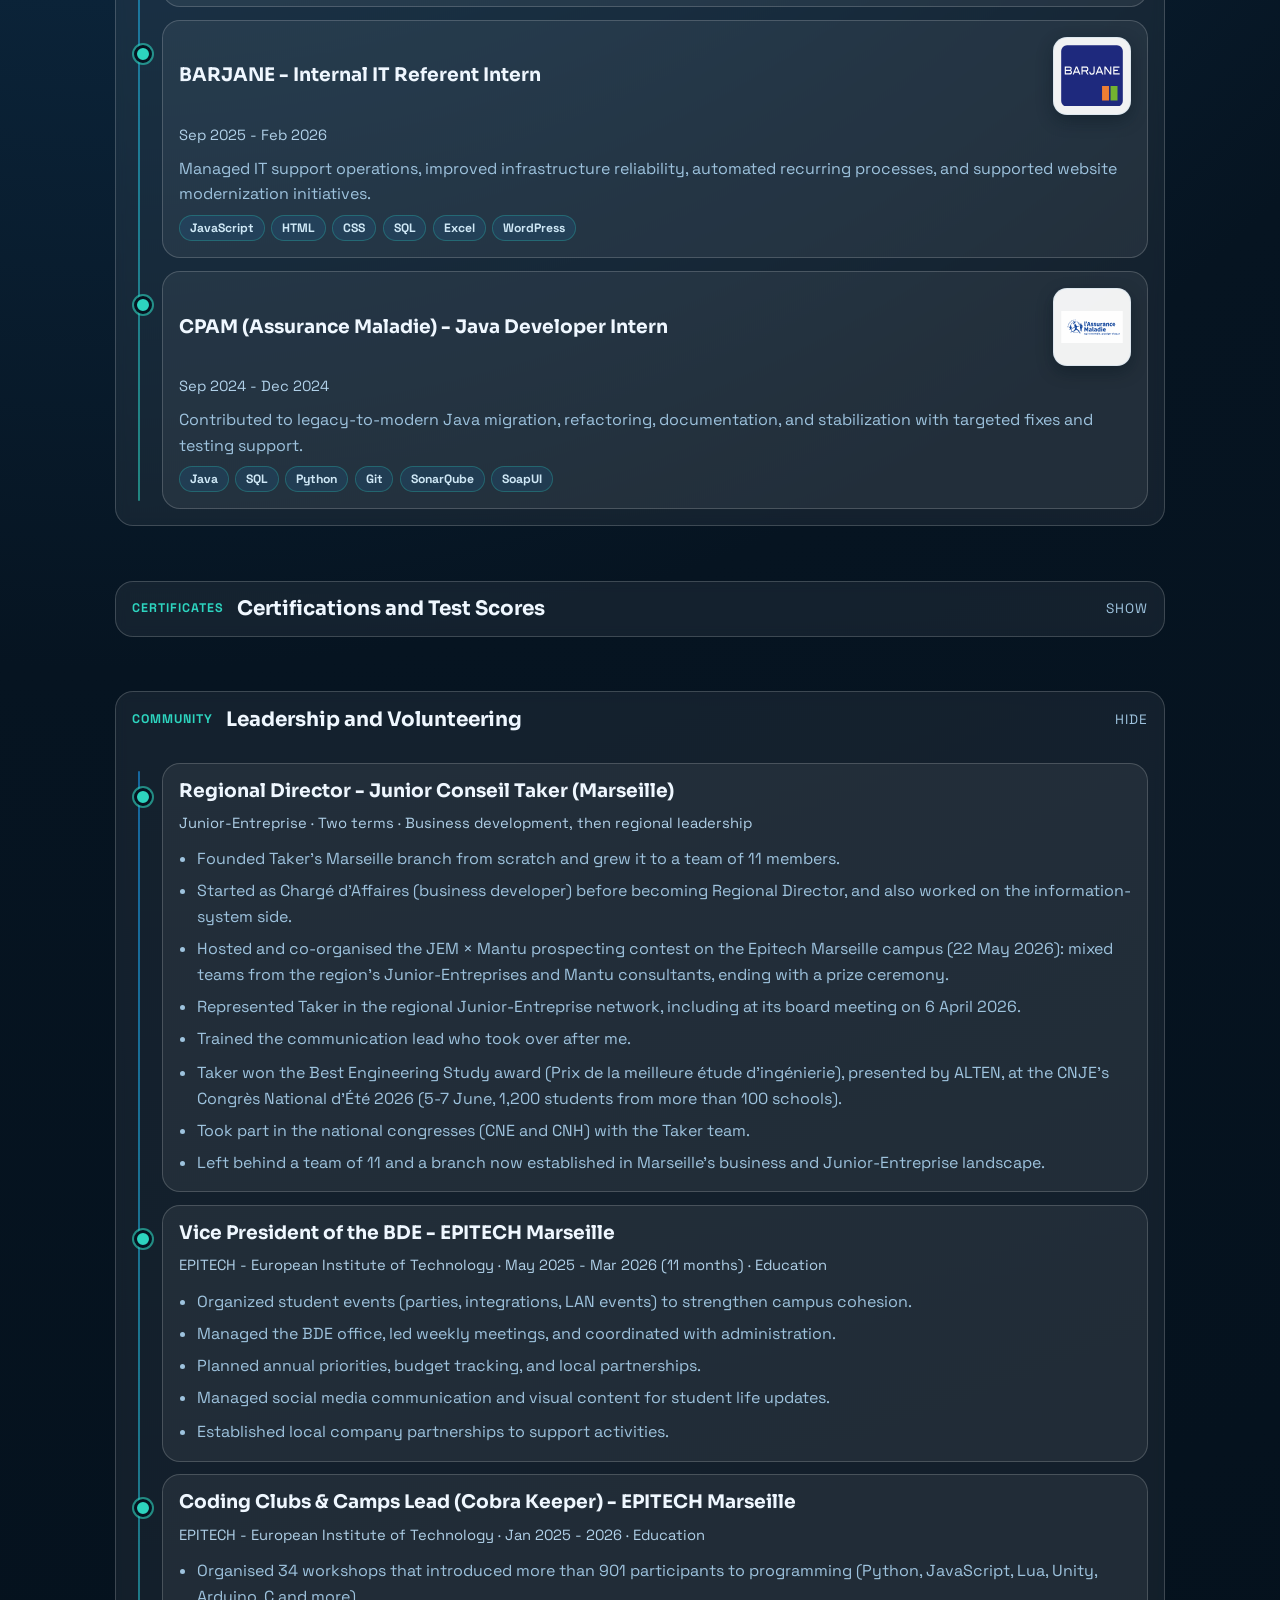
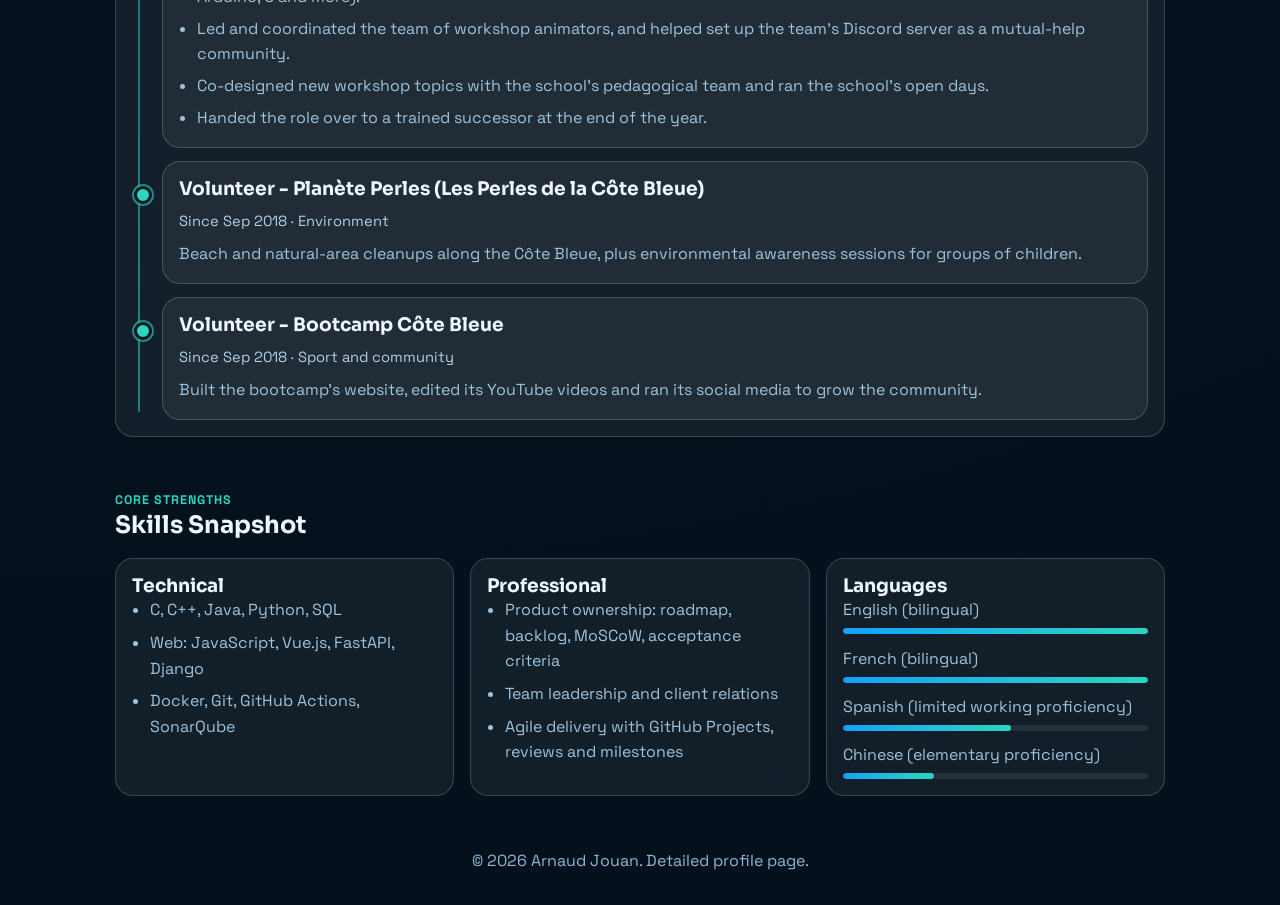
==== commit 42855ddd: "Apply third review round: cache fix, award on home, Milo, real figures Fixes: - Service worker: HTML" ====
--- a/profile.html
+++ b/profile.html
@@ -405,7 +405,7 @@
           <p>I want to work as a Product Owner: the person who turns business and client needs into priorities a development team can deliver. I already do this on Nexum, a five-person Epitech innovation project, and my background covers both halves of the job.</p>
           <p>Born in Singapore with French nationality, I have lived in Singapore, Vietnam, Australia and France, and I am now studying in Canada. I work fluently in English and French.</p>
           <p>On the tech side, I have spent three internships inside development teams: migrating legacy Java components at CPAM des Bouches-du-Rhône, acting as the sole internal IT referent at BARJANE, and developing production Java features for an aeronautical maintenance application at REACTIS Group. I know what sprints, code reviews and technical debt look like from the developer's chair.</p>
-          <p>On the business side, as Regional Director and Business Manager for Junior Conseil Taker, I built the Marseille branch from scratch and grew it to 11 members, selling B2B projects and managing client projects end to end. In 2026 the branch won the Best Engineering Study award, presented by ALTEN, at the CNJE's national summer congress. As Vice President of the EPITECH Marseille BDE, I led weekly meetings, tracked the budget and set up local company partnerships.</p>
+          <p>On the business side, as Regional Director and Business Manager for Junior Conseil Taker, I built the Marseille branch from scratch and grew it to 11 members, selling B2B projects and managing client projects end to end. During my term, Taker won the Best Engineering Study award, presented by ALTEN, at the CNJE's national summer congress. As Vice President of the EPITECH Marseille BDE, I led weekly meetings, tracked the budget and set up local company partnerships.</p>
         </div>
         <div class="globe-banner" aria-hidden="true">
           <div class="globe-canvas-wrap">
@@ -471,6 +471,7 @@
           <p class="meta" data-i18n="education.hec.location">Paris, France</p>
           <p class="muted" data-i18n="education.hec.program">AI Entrepreneurship Certificate</p>
           <p class="meta" data-i18n="education.hec.status">Obtained in 2026</p>
+          <p class="meta"><a href="projects.html#milo" data-i18n="education.hec.project">Project: Milo, an AI e-health MVP</a></p>
         </article>
       </div>
 
@@ -492,8 +493,8 @@
             <h3>REACTIS Group - Software Developer Intern</h3>
           </div>
           <p class="meta">Mar 2026 - Aug 2026 · 6 mos</p>
-          <p class="muted" data-i18n="experience.reactis.body">Working on an aeronautical maintenance application, developing production Java features, and contributing to code quality and sprint delivery with the engineering team.</p>
-          <p class="meta tech-chips" data-i18n="experience.reactis.tools">Languages: Java, SQL, Neo4j, Python</p>
+          <p class="muted" data-i18n="experience.reactis.body">Worked on an aeronautical maintenance application, developing production Java features, and contributing to code quality and sprint delivery with the engineering team.</p>
+          <p class="meta tech-chips" data-i18n="experience.reactis.tools">Stack: Java, SQL, Neo4j, Python</p>
         </article>
         <article class="timeline-detail-item">
           <div class="timeline-head">
@@ -502,7 +503,7 @@
           </div>
           <p class="meta">Sep 2025 - Feb 2026</p>
           <p class="muted" data-i18n="experience.barjane.body">Managed IT support operations, improved infrastructure reliability, automated recurring processes, and supported website modernization initiatives.</p>
-          <p class="meta tech-chips" data-i18n="experience.barjane.tools">Languages and tools: JavaScript, HTML, CSS, SQL, Excel, WordPress</p>
+          <p class="meta tech-chips" data-i18n="experience.barjane.tools">Stack: JavaScript, HTML, CSS, SQL, Excel, WordPress</p>
         </article>
         <article class="timeline-detail-item">
           <div class="timeline-head">
@@ -511,7 +512,7 @@
           </div>
           <p class="meta">Sep 2024 - Dec 2024</p>
           <p class="muted" data-i18n="experience.cpam.body">Contributed to legacy-to-modern Java migration, refactoring, documentation, and stabilization with targeted fixes and testing support.</p>
-          <p class="meta tech-chips" data-i18n="experience.cpam.tools">Languages and tools: Java, SQL, Python, Git, SonarQube, SoapUI</p>
+          <p class="meta tech-chips" data-i18n="experience.cpam.tools">Stack: Java, SQL, Python, Git, SonarQube, SoapUI</p>
         </article>
           </div>
         </div>
@@ -539,21 +540,21 @@
                 <img class="cert-logo" width="54" height="54" src="assets/logos/oxford%20royal.jpg" alt="Oxford Royale logo" loading="lazy" />
                 <h3>Oxford Royale Academy</h3>
               </div>
-              <p class="meta" data-i18n="cert.oxford.meta">University of Oxford · Issued Jul 2022</p>
+              <p class="meta" data-i18n="cert.oxford.meta">Oxford, United Kingdom · Issued Jul 2022</p>
             </article>
             <article class="timeline-detail-item">
               <div class="cert-head">
                 <img class="cert-logo" width="54" height="54" src="assets/logos/IELTS%20logo.jpg" alt="IELTS logo" loading="lazy" />
                 <h3>IELTS</h3>
               </div>
-              <p class="meta" data-i18n="cert.ielts.meta">IELTS Official · Issued Jan 2023 · Expired Jan 2025</p>
+              <p class="meta" data-i18n="cert.ielts.meta">IELTS Official · Overall band 7.5 · Issued Jan 2023 · Expired Jan 2025</p>
             </article>
             <article class="timeline-detail-item">
               <div class="cert-head">
                 <img class="cert-logo" width="54" height="54" src="assets/logos/toefl%20logo.jpg" alt="TOEFL logo" loading="lazy" />
                 <h3>TOEFL iBT</h3>
               </div>
-              <p class="meta" data-i18n="cert.toefl.meta">TOEFL · Issued Jun 2025</p>
+              <p class="meta" data-i18n="cert.toefl.meta">TOEFL iBT · Score 105 · Issued Jun 2025</p>
             </article>
           </div>
         </div>
@@ -596,93 +597,37 @@
                 <li data-i18n="community.bde.detail4">Managed social media communication and visual content for student life updates.</li>
               </ul>
               <ul class="impact-list">
-                <li data-i18n="community.bde.impact1">Higher participation in BDE events over the year.</li>
                 <li data-i18n="community.bde.impact2">Established local company partnerships to support activities.</li>
-                <li data-i18n="community.bde.impact3">Improved internal and external communication for the BDE.</li>
               </ul>
             </article>
 
             <article class="timeline-detail-item">
-              <h3 data-i18n="community.cobra.title">Cobra Keeper</h3>
-              <p class="meta" data-i18n="community.cobra.meta">EPITECH - European Institute of Technology · Jan 2025 - Present · Education</p>
+              <h3 data-i18n="community.cobra.title">Coding Clubs & Camps Lead (Cobra Keeper) - EPITECH Marseille</h3>
+              <p class="meta" data-i18n="community.cobra.meta">EPITECH - European Institute of Technology · Jan 2025 - 2026 · Education</p>
               <ul class="detail-list">
-                <li data-i18n="community.cobra.detail1">Led the Coding Club and Camp through workshops, programming challenges, and events.</li>
-                <li data-i18n="community.cobra.detail2">Coordinated the Cobras team and supported group motivation and execution.</li>
-                <li data-i18n="community.cobra.detail3">Organized open-day activities for prospective students and families.</li>
+                <li data-i18n="community.cobra.detail1">Organised 34 workshops that introduced more than 901 participants to programming (Python, JavaScript, Lua, Unity, Arduino, C and more).</li>
+                <li data-i18n="community.cobra.detail2">Led and coordinated the team of workshop animators, and helped set up the team's Discord server as a mutual-help community.</li>
+                <li data-i18n="community.cobra.detail3">Co-designed new workshop topics with the school's pedagogical team and ran the school's open days.</li>
+                <li data-i18n="community.cobra.detail4">Handed the role over to a trained successor at the end of the year.</li>
               </ul>
-              <ul class="impact-list">
-                <li data-i18n="community.cobra.impact1">Increased participation in Coding Club and Camp activities.</li>
-                <li data-i18n="community.cobra.impact2">Reinforced team engagement and group dynamics.</li>
-              </ul>
             </article>
 
             <article class="timeline-detail-item">
               <h3 data-i18n="community.planete.title">Volunteer - Planète Perles (Les Perles de la Côte Bleue)</h3>
-              <p class="meta" data-i18n="community.planete.meta">Sep 2018 - Present · Environment</p>
-              <ul class="detail-list">
-                <li data-i18n="community.planete.detail1">Participated in recurring beach and natural-area cleanup operations.</li>
-                <li data-i18n="community.planete.detail2">Guided children groups and raised awareness on environmental issues.</li>
-              </ul>
-              <ul class="impact-list">
-                <li data-i18n="community.planete.impact1">Contributed directly to preserving natural spaces along the Côte Bleue.</li>
-                <li data-i18n="community.planete.impact2">Helped educate dozens of children on environmental respect.</li>
-                <li data-i18n="community.planete.impact3">Strengthened links between local community actions and ecology efforts.</li>
-              </ul>
-              <p class="meta" data-i18n="community.planete.support">Supporting activity: Beach cleanup collaboration with Bootcamp Côte Bleue</p>
+              <p class="meta" data-i18n="community.planete.meta">Since Sep 2018 · Environment</p>
+              <p class="muted" data-i18n="community.planete.body">Beach and natural-area cleanups along the Côte Bleue, plus environmental awareness sessions for groups of children.</p>
             </article>
 
             <article class="timeline-detail-item">
               <h3 data-i18n="community.bootcamp.title">Volunteer - Bootcamp Côte Bleue</h3>
-              <p class="meta" data-i18n="community.bootcamp.meta">Sep 2018 - Present · Health</p>
-              <ul class="detail-list">
-                <li data-i18n="community.bootcamp.detail1">Moderated and edited YouTube videos to promote bootcamp sessions.</li>
-                <li data-i18n="community.bootcamp.detail2">Managed community communication across social platforms.</li>
-                <li data-i18n="community.bootcamp.detail3">Developed a modern website to improve online visibility.</li>
-                <li data-i18n="community.bootcamp.detail4">Participated in bootcamp sessions to support members and engagement.</li>
-              </ul>
-              <ul class="impact-list">
-                <li data-i18n="community.bootcamp.impact1">Increased digital visibility and participant growth.</li>
-                <li data-i18n="community.bootcamp.impact2">Built a stronger and more active social community.</li>
-                <li data-i18n="community.bootcamp.impact3">Improved group cohesion during sessions through active support.</li>
-              </ul>
-              <p class="meta" data-i18n="community.bootcamp.support">Supporting activity: Bootcamp Côte Bleue session highlights</p>
+              <p class="meta" data-i18n="community.bootcamp.meta">Since Sep 2018 · Sport and community</p>
+              <p class="muted" data-i18n="community.bootcamp.body">Built the bootcamp's website, edited its YouTube videos and ran its social media to grow the community.</p>
             </article>
           </div>
         </div>
       </details>
     </section>
 
-    <section id="projects" class="section reveal fold-section">
-      <details>
-        <summary class="fold-summary">
-          <span class="section-kicker" data-i18n="projects.kicker.profile">Projects</span>
-          <span class="fold-title" data-i18n="projects.title.profile">Additional Initiatives</span>
-          <span class="fold-hint"></span>
-        </summary>
-        <div class="fold-content">
-          <div class="timeline-detail">
-
-            <article class="timeline-detail-item">
-              <h3 data-i18n="projects.hackathon.title">Hackathon KEDGE Business School x EPITECH</h3>
-              <p class="meta" data-i18n="projects.hackathon.meta">Mar 2025 - Apr 2025 · Associated with EPITECH - European Institute of Technology</p>
-              <p class="muted" data-i18n="projects.hackathon.body">Contributed to solving a real business challenge for Biotech One by combining technical perspective with market and strategic analysis.</p>
-              <ul class="detail-list">
-                <li data-i18n="projects.hackathon.detail1">Analyzed ingredient profitability to recommend the strongest economic option.</li>
-                <li data-i18n="projects.hackathon.detail2">Performed market research and competitive analysis to identify trends, opportunities, and customer needs.</li>
-                <li data-i18n="projects.hackathon.detail3">Collected Voice of Customer insights through interviews and field feedback.</li>
-                <li data-i18n="projects.hackathon.detail4">Built a full business model including SWOT, value proposition, target markets, and cost estimations.</li>
-              </ul>
-              <ul class="impact-list">
-                <li data-i18n="projects.hackathon.impact1">Delivered a complete strategic report to Biotech One at the end of the hackathon.</li>
-                <li data-i18n="projects.hackathon.impact2">Developed stronger business analysis, marketing, and cross-school collaboration skills.</li>
-                <li data-i18n="projects.hackathon.impact3">Gained practical experience solving a real enterprise problem.</li>
-              </ul>
-              <p class="meta" data-i18n="projects.hackathon.support">Supporting material: Final presentation with KEDGE team (Biotech One hackathon)</p>
-            </article>
-          </div>
-        </div>
-      </details>
-    </section>
 
     <section class="section reveal">
       <div class="section-title-wrap">
--- a/styles.css
+++ b/styles.css
@@ -560,6 +560,10 @@
   gap: 0.8rem;
 }
 
+.section-more {
+  margin-top: 1rem;
+}
+
 /* Key figures row in the home hero. */
 .hero-stats {
   list-style: none;
@@ -1020,21 +1024,23 @@
   .js .hero > .eyebrow,
   .js .hero > h1,
   .js .hero > .hero-text,
+  .js .hero > .hero-stats,
   .js .hero > .hero-actions {
     opacity: 0;
-    animation: hero-in 600ms ease forwards;
+    animation: hero-in 350ms ease forwards;
   }
 
   .js .hero > h1 {
-    animation-delay: 120ms;
+    animation-delay: 50ms;
   }
 
   .js .hero > .hero-text {
-    animation-delay: 240ms;
-  }
-
+    animation-delay: 100ms;
+  }
+
+  .js .hero > .hero-stats,
   .js .hero > .hero-actions {
-    animation-delay: 360ms;
+    animation-delay: 150ms;
   }
 }
 
